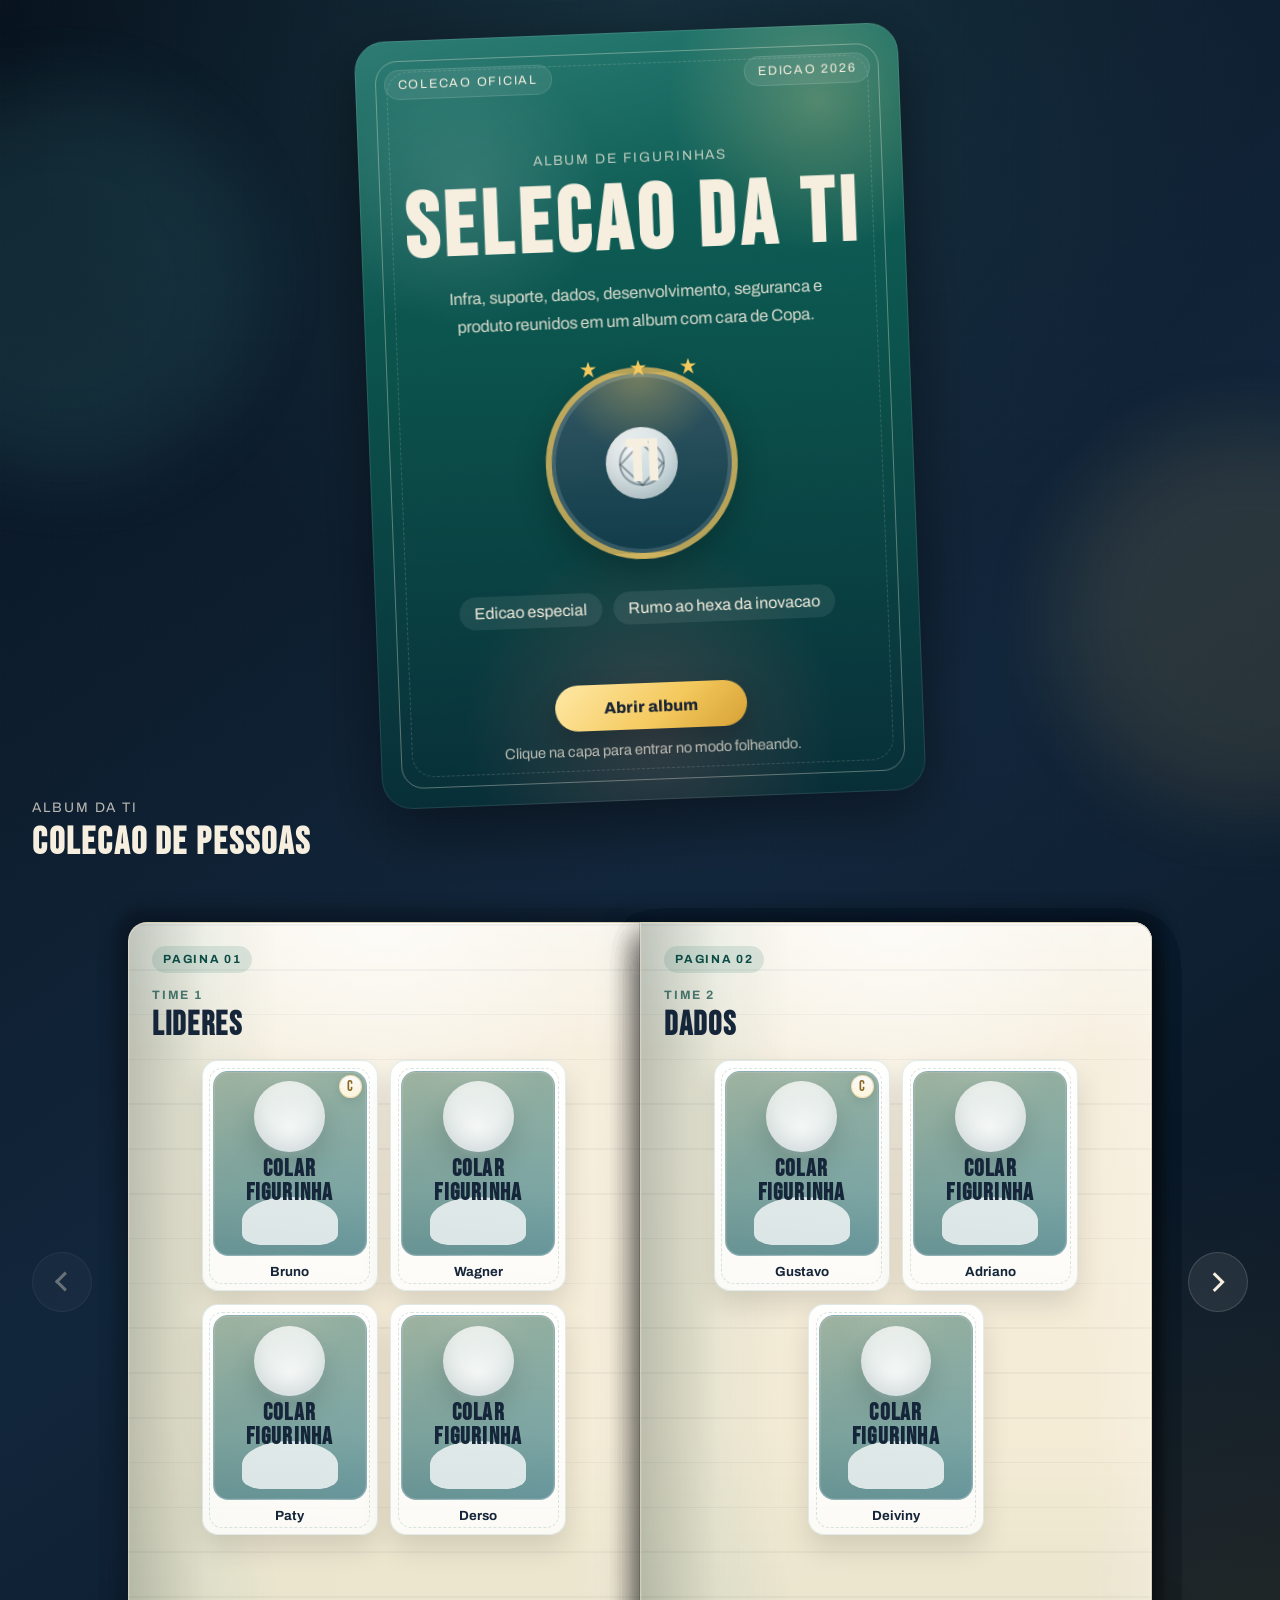
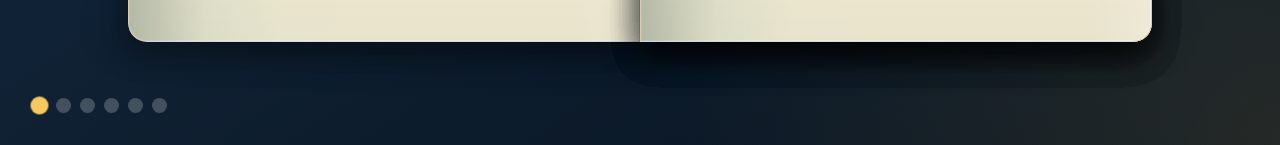
==== index.html @ ee68e996 "hello world" ====
<!DOCTYPE html>
<html lang="pt-BR">
  <head>
    <meta charset="UTF-8" />
    <meta name="viewport" content="width=device-width, initial-scale=1.0" />
    <title>Album da TI 2026</title>
    <link rel="preconnect" href="https://fonts.googleapis.com" />
    <link rel="preconnect" href="https://fonts.gstatic.com" crossorigin />
    <link
      href="https://fonts.googleapis.com/css2?family=Archivo:wght@400;500;700;800&family=Bebas+Neue&display=swap"
      rel="stylesheet"
    />
    <link rel="stylesheet" href="./styles.css" />
  </head>
  <body>
    <div class="scene-glow scene-glow-left"></div>
    <div class="scene-glow scene-glow-right"></div>

    <main class="experience">
      <section class="cover-stage" id="coverStage">
        <div class="cover-card" role="button" tabindex="0" aria-label="Abrir album da TI">
          <div class="cover-noise"></div>
          <div class="cover-header">
            <span class="cover-badge">Colecao oficial</span>
            <span class="cover-year">Edicao 2026</span>
          </div>

          <div class="cover-body">
            <p class="cover-kicker">Album de Figurinhas</p>
            <h1>Selecao da TI</h1>
            <p class="cover-copy">
              Infra, suporte, dados, desenvolvimento, seguranca e produto reunidos
              em um album com cara de Copa.
            </p>

            <div class="cover-emblem">
              <span class="emblem-star"></span>
              <span class="emblem-star"></span>
              <span class="emblem-star"></span>
              <div class="emblem-ball"></div>
              <strong>TI</strong>
            </div>

            <div class="cover-ribbon">
              <span>Edicao especial</span>
              <span>Rumo ao hexa da inovacao</span>
            </div>
          </div>

          <div class="cover-footer">
            <button class="primary-action" id="openAlbum">Abrir album</button>
            <p>Clique na capa para entrar no modo folheando.</p>
          </div>
        </div>
      </section>

      <section class="album-stage is-hidden" id="albumStage">
        <div class="topbar">
          <div>
            <p class="eyebrow">Album da TI</p>
            <h2>Colecao de pessoas</h2>
          </div>
        </div>

        <div class="album-shell">
          <button class="nav-button nav-prev" id="prevBtn" aria-label="Voltar pagina">
            <span></span>
          </button>

          <div class="album-frame">
            <div class="album-shadow"></div>
            <div class="book" id="book"></div>
          </div>

          <button class="nav-button nav-next" id="nextBtn" aria-label="Avancar pagina">
            <span></span>
          </button>
        </div>

        <div class="album-footer">
          <div class="progress-dots" id="progressDots" aria-label="Progresso do album"></div>
        </div>
      </section>
    </main>

    <script src="./script.js"></script>
  </body>
</html>
---- styles.css ----
:root {
  --bg: #0b1a2a;
  --bg-soft: #17324a;
  --field: #123a37;
  --gold: #f4c95d;
  --gold-strong: #d5a02f;
  --cream: #f6efdf;
  --paper: #f4ead2;
  --paper-shadow: #d1c2a1;
  --ink: #16263a;
  --accent: #d64545;
  --teal: #5bd0c7;
  --line: rgba(22, 38, 58, 0.12);
  --page-width: 32rem;
  --page-height: 45rem;
  --book-depth: 1.2rem;
  --transition: 900ms cubic-bezier(0.2, 0.7, 0.15, 1);
  --shadow-deep: 0 2rem 5rem rgba(0, 0, 0, 0.34);
  --shadow-soft: 0 1rem 2.5rem rgba(0, 0, 0, 0.18);
}

* {
  box-sizing: border-box;
}

html,
body {
  margin: 0;
  min-height: 100%;
}

body {
  font-family: "Archivo", sans-serif;
  background:
    radial-gradient(circle at top, rgba(91, 208, 199, 0.12), transparent 34%),
    radial-gradient(circle at bottom right, rgba(244, 201, 93, 0.12), transparent 28%),
    linear-gradient(145deg, #08131f, #12263b 52%, #08131f);
  color: var(--cream);
  overflow-x: hidden;
}

body::before {
  content: "";
  position: fixed;
  inset: 0;
  background-image:
    linear-gradient(rgba(255, 255, 255, 0.025) 1px, transparent 1px),
    linear-gradient(90deg, rgba(255, 255, 255, 0.025) 1px, transparent 1px);
  background-size: 3rem 3rem;
  opacity: 0.35;
  pointer-events: none;
}

button,
input {
  font: inherit;
}

.scene-glow {
  position: fixed;
  width: 24rem;
  height: 24rem;
  border-radius: 50%;
  filter: blur(40px);
  opacity: 0.28;
  pointer-events: none;
}

.scene-glow-left {
  top: 10%;
  left: -8rem;
  background: rgba(91, 208, 199, 0.4);
}

.scene-glow-right {
  right: -10rem;
  bottom: 10%;
  background: rgba(244, 201, 93, 0.38);
}

.experience {
  min-height: 100vh;
  padding: 2rem;
  display: grid;
  place-items: center;
}

.cover-stage,
.album-stage {
  width: min(100%, 96rem);
}

.is-hidden {
  display: none;
}

.cover-stage {
  display: grid;
  place-items: center;
}

.cover-card {
  position: relative;
  width: min(100%, 34rem);
  min-height: 48rem;
  padding: 1.8rem;
  border-radius: 1.9rem;
  background:
    linear-gradient(160deg, rgba(255, 255, 255, 0.12), transparent 30%),
    linear-gradient(180deg, #116a60, #0b4f4a 48%, #082f38);
  box-shadow:
    0 1.2rem 4rem rgba(0, 0, 0, 0.44),
    inset 0 0 0 1px rgba(255, 255, 255, 0.1);
  overflow: hidden;
  transform: rotate(-2.2deg);
  transition: transform 500ms ease, box-shadow 500ms ease;
  cursor: pointer;
}

.cover-card:hover {
  transform: rotate(-1deg) translateY(-0.35rem);
  box-shadow:
    0 1.6rem 4.6rem rgba(0, 0, 0, 0.48),
    inset 0 0 0 1px rgba(255, 255, 255, 0.12);
}

.cover-card:focus-visible,
.primary-action:focus-visible,
.nav-button:focus-visible,
.dot:focus-visible {
  outline: 0.2rem solid rgba(244, 201, 93, 0.92);
  outline-offset: 0.25rem;
}

.cover-card::before,
.cover-card::after {
  content: "";
  position: absolute;
  inset: 1.25rem;
  border-radius: 1.4rem;
  border: 1px solid rgba(246, 239, 223, 0.35);
  pointer-events: none;
}

.cover-card::after {
  inset: 1.95rem;
  border-style: dashed;
  opacity: 0.5;
}

.cover-noise {
  position: absolute;
  inset: 0;
  background:
    radial-gradient(circle at 20% 20%, rgba(255, 255, 255, 0.12), transparent 18%),
    radial-gradient(circle at 85% 10%, rgba(244, 201, 93, 0.28), transparent 18%),
    radial-gradient(circle at 50% 90%, rgba(214, 69, 69, 0.22), transparent 25%);
  mix-blend-mode: screen;
}

.cover-header,
.cover-footer,
.cover-body {
  position: relative;
  z-index: 1;
}

.cover-header {
  display: flex;
  justify-content: space-between;
  gap: 1rem;
  font-size: 0.78rem;
  letter-spacing: 0.14em;
  text-transform: uppercase;
}

.cover-badge,
.cover-year {
  padding: 0.45rem 0.8rem;
  border-radius: 999px;
  background: rgba(255, 255, 255, 0.08);
  border: 1px solid rgba(255, 255, 255, 0.12);
}

.cover-body {
  min-height: 37rem;
  display: grid;
  align-content: center;
  gap: 1rem;
  text-align: center;
}

.cover-kicker,
.eyebrow,
.indicator-label,
.page-chip,
.sticker-tag,
.star-card span,
.bracket-stage span,
.special-card span {
  text-transform: uppercase;
  letter-spacing: 0.14em;
}

.cover-kicker,
.eyebrow {
  margin: 0;
  color: rgba(246, 239, 223, 0.74);
  font-size: 0.86rem;
}

.cover-body h1 {
  margin: 0;
  font-family: "Bebas Neue", sans-serif;
  font-size: clamp(4rem, 7vw, 6.2rem);
  letter-spacing: 0.06em;
  line-height: 0.92;
}

.cover-copy {
  width: min(26rem, 100%);
  margin: 0 auto;
  font-size: 1.03rem;
  line-height: 1.7;
  color: rgba(246, 239, 223, 0.88);
}

.cover-emblem {
  width: 12rem;
  aspect-ratio: 1;
  margin: 1rem auto;
  border-radius: 50%;
  display: grid;
  place-items: center;
  position: relative;
  background:
    radial-gradient(circle at top, rgba(244, 201, 93, 0.35), transparent 40%),
    linear-gradient(180deg, rgba(255, 255, 255, 0.16), rgba(255, 255, 255, 0.02)),
    #0c3846;
  border: 0.4rem solid rgba(244, 201, 93, 0.72);
  box-shadow:
    inset 0 0 0 0.25rem rgba(255, 255, 255, 0.14),
    0 0.8rem 2rem rgba(0, 0, 0, 0.24);
}

.cover-emblem strong {
  position: relative;
  z-index: 2;
  font-family: "Bebas Neue", sans-serif;
  font-size: 3.6rem;
  color: var(--cream);
}

.emblem-ball {
  position: absolute;
  width: 4.5rem;
  aspect-ratio: 1;
  border-radius: 50%;
  background:
    radial-gradient(circle at 38% 32%, rgba(255, 255, 255, 0.75), transparent 20%),
    linear-gradient(145deg, #f2f2f2, #b9d0d5);
  box-shadow: inset 0 -0.5rem 1rem rgba(0, 0, 0, 0.12);
}

.emblem-ball::before,
.emblem-ball::after {
  content: "";
  position: absolute;
  inset: 28%;
  border: 0.18rem solid rgba(11, 26, 42, 0.35);
  transform: rotate(45deg);
}

.emblem-ball::after {
  inset: 18%;
  border-radius: 50%;
}

.emblem-star {
  position: absolute;
  top: -0.85rem;
  width: 1rem;
  height: 1rem;
  clip-path: polygon(50% 0%, 62% 35%, 100% 35%, 69% 56%, 82% 100%, 50% 74%, 18% 100%, 31% 56%, 0% 35%, 38% 35%);
  background: var(--gold);
}

.emblem-star:nth-child(1) {
  left: 2rem;
}

.emblem-star:nth-child(2) {
  left: calc(50% - 0.5rem);
}

.emblem-star:nth-child(3) {
  right: 2rem;
}

.cover-ribbon {
  display: inline-flex;
  gap: 0.65rem;
  flex-wrap: wrap;
  justify-content: center;
}

.cover-ribbon span {
  padding: 0.5rem 0.95rem;
  border-radius: 999px;
  background: rgba(255, 255, 255, 0.08);
}

.cover-footer {
  display: grid;
  justify-items: center;
  gap: 0.75rem;
}

.cover-footer p {
  margin: 0;
  color: rgba(246, 239, 223, 0.72);
  font-size: 0.92rem;
}

.primary-action,
.nav-button,
.dot {
  border: 0;
  cursor: pointer;
}

.primary-action {
  min-width: 12rem;
  padding: 0.9rem 1.4rem;
  border-radius: 999px;
  background: linear-gradient(135deg, #ffe8a6, #f4c95d 58%, #d6a135);
  color: #1b2534;
  font-weight: 800;
  box-shadow: 0 0.8rem 1.8rem rgba(0, 0, 0, 0.22);
}

.album-stage {
  display: grid;
  gap: 1.5rem;
}

.topbar,
.album-footer {
  display: flex;
  justify-content: space-between;
  gap: 1rem;
  align-items: center;
}

.topbar h2 {
  margin: 0.25rem 0 0;
  font-family: "Bebas Neue", sans-serif;
  font-size: clamp(2rem, 3vw, 2.7rem);
  letter-spacing: 0.05em;
}

.topbar-meta {
  display: flex;
  gap: 0.75rem;
  flex-wrap: wrap;
}

.meta-pill {
  padding: 0.55rem 0.85rem;
  border-radius: 999px;
  background: rgba(255, 255, 255, 0.08);
  border: 1px solid rgba(255, 255, 255, 0.12);
  color: rgba(246, 239, 223, 0.84);
}

.album-shell {
  display: grid;
  grid-template-columns: auto 1fr auto;
  align-items: center;
  gap: 1rem;
}

.nav-button {
  width: 3.75rem;
  height: 3.75rem;
  border-radius: 50%;
  background: rgba(255, 255, 255, 0.08);
  border: 1px solid rgba(255, 255, 255, 0.14);
  display: grid;
  place-items: center;
  transition: transform 250ms ease, opacity 250ms ease, background 250ms ease;
}

.nav-button:hover:not(:disabled) {
  transform: translateY(-0.15rem);
  background: rgba(255, 255, 255, 0.13);
}

.nav-button:disabled {
  opacity: 0.38;
  cursor: not-allowed;
}

.nav-button span {
  width: 0.85rem;
  height: 0.85rem;
  border-top: 0.2rem solid var(--cream);
  border-right: 0.2rem solid var(--cream);
}

.nav-prev span {
  transform: rotate(-135deg);
  margin-left: 0.35rem;
}

.nav-next span {
  transform: rotate(45deg);
  margin-right: 0.35rem;
}

.album-frame {
  position: relative;
  display: grid;
  place-items: center;
  min-height: calc(var(--page-height) + 4rem);
  perspective: 2400px;
}

.album-shadow {
  position: absolute;
  width: calc(var(--page-width) * 2.05);
  height: 2.5rem;
  bottom: 1.7rem;
  border-radius: 50%;
  background: rgba(0, 0, 0, 0.45);
  filter: blur(22px);
}

.book {
  position: relative;
  width: calc(var(--page-width) * 2);
  height: var(--page-height);
  transform-style: preserve-3d;
  cursor: pointer;
}

.book::before {
  content: "";
  position: absolute;
  inset: -0.8rem -0.8rem -1rem;
  border-radius: 1.75rem;
  background: linear-gradient(180deg, rgba(5, 11, 19, 0.45), rgba(5, 11, 19, 0.15));
  transform: translateZ(-4px);
  filter: blur(8px);
}

.page-base {
  position: absolute;
  top: 0;
  width: var(--page-width);
  height: var(--page-height);
}

.page-base-left {
  left: 0;
}

.page-base-right {
  right: 0;
}

.sheet {
  position: absolute;
  top: 0;
  left: 50%;
  width: var(--page-width);
  height: var(--page-height);
  transform-origin: left center;
  transform-style: preserve-3d;
  transition: transform var(--transition), filter var(--transition);
  will-change: transform;
}

.sheet.flipped {
  transform: rotateY(-180deg);
}

.sheet.is-current {
  filter: drop-shadow(-0.5rem 0.35rem 1rem rgba(0, 0, 0, 0.22));
}

.page {
  position: absolute;
  inset: 0;
  padding: 1.45rem;
  display: flex;
  flex-direction: column;
  gap: 1.1rem;
  color: var(--ink);
  background:
    radial-gradient(circle at top, rgba(255, 255, 255, 0.62), transparent 34%),
    linear-gradient(180deg, rgba(255, 255, 255, 0.42), transparent 18%),
    linear-gradient(180deg, var(--cream), var(--paper));
  border-radius: 0 1.1rem 1.1rem 0;
  border: 1px solid rgba(88, 72, 40, 0.18);
  box-shadow:
    inset 0 0 0 1px rgba(255, 255, 255, 0.45),
    0 1rem 2rem rgba(0, 0, 0, 0.16);
  backface-visibility: hidden;
  overflow: hidden;
}

.page::before {
  content: "";
  position: absolute;
  inset: 0;
  background:
    linear-gradient(90deg, rgba(17, 106, 96, 0.12), transparent 30%),
    linear-gradient(0deg, rgba(17, 106, 96, 0.06), transparent 30%);
  opacity: 0.9;
  pointer-events: none;
}

.page::after {
  content: "";
  position: absolute;
  inset: 0;
  background:
    linear-gradient(90deg, rgba(0, 0, 0, 0.14), transparent 15%, transparent 88%, rgba(255, 255, 255, 0.2)),
    repeating-linear-gradient(0deg, transparent 0 2.7rem, rgba(22, 38, 58, 0.045) 2.7rem 2.8rem);
  pointer-events: none;
}

.front {
  border-radius: 0 1.2rem 1.2rem 0;
}

.back {
  transform: rotateY(180deg);
  border-radius: 1.2rem 0 0 1.2rem;
}

.page-base-left .page {
  border-radius: 1.2rem 0 0 1.2rem;
}

.page-base-right .page {
  border-radius: 0 1.2rem 1.2rem 0;
}

.page > * {
  position: relative;
  z-index: 1;
}

.page-chip {
  display: inline-flex;
  width: fit-content;
  padding: 0.45rem 0.7rem;
  border-radius: 999px;
  font-size: 0.74rem;
  font-weight: 700;
  background: rgba(17, 106, 96, 0.13);
  color: #0c4a44;
}

.page h3 {
  margin: 0;
  font-family: "Bebas Neue", sans-serif;
  font-size: 2.05rem;
  letter-spacing: 0.05em;
  line-height: 0.94;
}

.page p {
  margin: 0;
  line-height: 1.55;
}

.inside-cover {
  background:
    radial-gradient(circle at top left, rgba(244, 201, 93, 0.18), transparent 28%),
    linear-gradient(180deg, #f7f0e1, #efe2c1);
}

.inside-cover h3 {
  font-size: 2.35rem;
}

.legend-grid,
.sticker-grid,
.arena-grid,
.stats-grid,
.specials-grid {
  display: grid;
  gap: 0.9rem;
}

.legend-grid {
  margin-top: 0.3rem;
}

.legend-card {
  display: grid;
  grid-template-columns: auto 1fr;
  gap: 0.9rem;
  padding: 1rem;
  border-radius: 1rem;
  background: rgba(255, 255, 255, 0.55);
  border: 1px solid rgba(22, 38, 58, 0.08);
}

.legend-card strong {
  display: block;
  margin-bottom: 0.25rem;
}

.legend-bullet {
  width: 1.3rem;
  height: 1.3rem;
  border-radius: 50%;
  margin-top: 0.1rem;
}

.legend-bullet.common {
  background: linear-gradient(135deg, #0c6d65, #5bd0c7);
}

.legend-bullet.rare {
  background: linear-gradient(135deg, #ffdf86, #d6a135);
}

.legend-bullet.icon {
  background: linear-gradient(135deg, #cb4a4a, #7c1836);
}

.inside-stamp {
  margin-top: auto;
  align-self: start;
  padding: 1rem 1.2rem;
  border-radius: 1rem;
  border: 2px dashed rgba(214, 161, 53, 0.7);
  color: #855c18;
}

.opening-page {
  background:
    radial-gradient(circle at 50% 12%, rgba(244, 201, 93, 0.25), transparent 30%),
    linear-gradient(180deg, #f7f0e2, #ead9b7);
}

.opening-hero {
  display: grid;
  gap: 0.75rem;
}

.opening-hero h3 {
  font-size: 2.55rem;
}

.featured-strip,
.stars-panel {
  display: grid;
  grid-template-columns: repeat(3, minmax(0, 1fr));
  gap: 0.85rem;
}

.sticker-card,
.sticker-slot,
.mini-sticker,
.star-card,
.arena-card,
.stat-card,
.special-card,
.bracket-stage {
  position: relative;
  padding: 0.9rem;
  border-radius: 1rem;
  background:
    linear-gradient(180deg, rgba(255, 255, 255, 0.92), rgba(255, 255, 255, 0.7)),
    linear-gradient(145deg, rgba(255, 255, 255, 0.24), transparent);
  border: 1px solid rgba(17, 106, 96, 0.14);
  box-shadow: var(--shadow-soft);
}

.sticker-card::before,
.sticker-slot::before,
.mini-sticker::before,
.special-card::before {
  content: "";
  position: absolute;
  inset: 0.42rem;
  border-radius: 0.8rem;
  border: 1px dashed rgba(17, 106, 96, 0.22);
  pointer-events: none;
}

.sticker-card strong,
.sticker-slot strong,
.mini-sticker strong,
.star-card strong,
.arena-card strong,
.stat-card strong,
.special-card strong,
.bracket-stage strong {
  display: block;
}

.sticker-card small,
.sticker-slot small {
  display: block;
  margin-top: 0.35rem;
}

.photo-card {
  display: grid;
  gap: 0.75rem;
}

.sticker-meta {
  display: grid;
  gap: 0.18rem;
}

.slot-code {
  display: inline-flex;
  width: fit-content;
  padding: 0.28rem 0.5rem;
  border-radius: 999px;
  font-size: 0.72rem;
  font-weight: 800;
  letter-spacing: 0.12em;
  text-transform: uppercase;
  color: #0d534c;
  background: rgba(17, 106, 96, 0.12);
}

.photo-frame {
  position: relative;
  overflow: hidden;
  border-radius: 0.95rem;
  border: 1px solid rgba(22, 38, 58, 0.12);
  background:
    radial-gradient(circle at top, rgba(255, 255, 255, 0.22), transparent 30%),
    linear-gradient(160deg, rgba(17, 106, 96, 0.3), rgba(17, 106, 96, 0.08)),
    linear-gradient(180deg, #d8e6eb, #b1cbd4);
  aspect-ratio: 4 / 5;
  box-shadow: inset 0 0 0 1px rgba(255, 255, 255, 0.24);
}

.photo-frame::before {
  content: "";
  position: absolute;
  inset: 0;
  background:
    linear-gradient(135deg, rgba(255, 255, 255, 0.22), transparent 32%),
    linear-gradient(180deg, transparent 64%, rgba(11, 26, 42, 0.1));
  pointer-events: none;
}

.photo-frame.is-animated {
  border-color: rgba(214, 69, 69, 0.28);
  box-shadow:
    inset 0 0 0 1px rgba(255, 255, 255, 0.24),
    0 0.5rem 1.4rem rgba(214, 69, 69, 0.16);
}

.photo-frame.compact {
  aspect-ratio: 4 / 4.8;
}

.photo-frame.mini {
  aspect-ratio: 4 / 4.6;
}

.photo-frame.spotlight {
  aspect-ratio: 4 / 4.7;
}

.photo-frame img {
  width: 100%;
  height: 100%;
  object-fit: cover;
  display: none;
}

.photo-frame.has-photo img {
  display: block;
}

.photo-frame.has-photo .photo-placeholder {
  display: none;
}

.media-badge {
  position: absolute;
  top: 0.7rem;
  left: 0.7rem;
  z-index: 2;
  padding: 0.32rem 0.52rem;
  border-radius: 999px;
  background: linear-gradient(135deg, #d64545, #8f2032);
  color: #fff8ef;
  font-size: 0.66rem;
  font-weight: 800;
  letter-spacing: 0.12em;
  text-transform: uppercase;
  box-shadow: 0 0.5rem 1rem rgba(0, 0, 0, 0.16);
}

.photo-placeholder {
  position: absolute;
  inset: 0;
  display: grid;
  align-content: center;
  justify-items: center;
  gap: 0.32rem;
  padding: 0.9rem;
  text-align: center;
  background:
    radial-gradient(circle at 50% 30%, rgba(255, 255, 255, 0.55), transparent 22%),
    linear-gradient(180deg, rgba(10, 61, 64, 0.18), rgba(10, 61, 64, 0.28)),
    linear-gradient(160deg, rgba(244, 201, 93, 0.22), rgba(91, 208, 199, 0.18));
}

.photo-placeholder::before {
  content: "";
  width: 4.4rem;
  height: 4.4rem;
  border-radius: 50%;
  background: rgba(255, 255, 255, 0.78);
  box-shadow:
    0 1rem 1.6rem rgba(0, 0, 0, 0.12),
    inset 0 -0.5rem 1rem rgba(22, 38, 58, 0.08);
}

.photo-placeholder::after {
  content: "";
  width: 6rem;
  height: 3rem;
  margin-top: -0.8rem;
  border-radius: 52% 52% 24% 24%;
  background: rgba(255, 255, 255, 0.76);
}

.photo-placeholder span,
.photo-placeholder small {
  position: relative;
  z-index: 1;
}

.photo-placeholder strong {
  position: relative;
  z-index: 1;
  margin: 0;
  font-family: "Bebas Neue", sans-serif;
  font-size: 1.5rem;
  letter-spacing: 0.05em;
  line-height: 1;
}

.photo-placeholder span {
  font-size: 0.72rem;
  font-weight: 800;
  letter-spacing: 0.14em;
  text-transform: uppercase;
  color: rgba(12, 74, 68, 0.82);
}

.photo-placeholder small {
  margin: 0;
  max-width: 9rem;
  font-size: 0.76rem;
  line-height: 1.3;
  color: rgba(22, 38, 58, 0.72);
}

.sticker-card.gold,
.sticker-slot.gold,
.mini-sticker.gold,
.bracket-stage.gold,
.special-card.gold,
.stat-card.gold {
  background:
    linear-gradient(180deg, rgba(255, 241, 200, 0.95), rgba(240, 215, 141, 0.78)),
    linear-gradient(145deg, rgba(255, 255, 255, 0.35), transparent);
}

.sticker-card.silver,
.special-card.holographic {
  background:
    linear-gradient(180deg, rgba(236, 244, 247, 0.95), rgba(195, 212, 222, 0.78)),
    linear-gradient(145deg, rgba(255, 255, 255, 0.35), transparent);
}

.sticker-card.rose,
.special-card.icon,
.sticker-slot.rare,
.mini-sticker.rare,
.star-card.rare {
  background:
    linear-gradient(180deg, rgba(255, 237, 236, 0.95), rgba(241, 202, 198, 0.8)),
    linear-gradient(145deg, rgba(255, 255, 255, 0.35), transparent);
}

.sticker-art {
  height: 10.7rem;
  margin-bottom: 0.75rem;
  border-radius: 0.9rem;
  border: 1px solid rgba(22, 38, 58, 0.08);
  background:
    radial-gradient(circle at 50% 20%, rgba(255, 255, 255, 0.36), transparent 24%),
    linear-gradient(180deg, rgba(12, 56, 70, 0.15), rgba(12, 56, 70, 0.32)),
    linear-gradient(160deg, rgba(17, 106, 96, 0.32), rgba(214, 161, 53, 0.15));
  position: relative;
  overflow: hidden;
}

.sticker-art::before {
  content: "";
  position: absolute;
  inset: 1rem 1.2rem 2rem;
  border-radius: 1rem 1rem 45% 45%;
  background: linear-gradient(180deg, rgba(255, 255, 255, 0.82), rgba(255, 255, 255, 0.28));
}

.sticker-art::after {
  content: "";
  position: absolute;
  left: calc(50% - 2.2rem);
  bottom: 1rem;
  width: 4.4rem;
  height: 4rem;
  border-radius: 46% 46% 28% 28%;
  background: rgba(255, 255, 255, 0.68);
}

.sticker-art-data {
  background:
    radial-gradient(circle at 18% 18%, rgba(255, 255, 255, 0.3), transparent 16%),
    linear-gradient(180deg, rgba(116, 61, 133, 0.16), rgba(116, 61, 133, 0.36)),
    linear-gradient(160deg, rgba(211, 110, 137, 0.32), rgba(71, 111, 183, 0.22));
}

.sticker-art-devops {
  background:
    radial-gradient(circle at 18% 18%, rgba(255, 255, 255, 0.3), transparent 16%),
    linear-gradient(180deg, rgba(47, 130, 122, 0.16), rgba(47, 130, 122, 0.36)),
    linear-gradient(160deg, rgba(117, 205, 184, 0.32), rgba(12, 63, 120, 0.25));
}

.sticker-art-infra {
  background:
    radial-gradient(circle at 18% 18%, rgba(255, 255, 255, 0.3), transparent 16%),
    linear-gradient(180deg, rgba(44, 88, 139, 0.16), rgba(44, 88, 139, 0.36)),
    linear-gradient(160deg, rgba(35, 160, 163, 0.28), rgba(246, 196, 62, 0.22));
}

.section-intro {
  color: rgba(22, 38, 58, 0.8);
}

.sticker-grid {
  grid-template-columns: repeat(3, minmax(0, 1fr));
}

.sticker-grid.wide {
  grid-template-columns: repeat(2, minmax(0, 1fr));
}

.sticker-slot {
  min-height: 7rem;
  display: flex;
  flex-direction: column;
  justify-content: flex-start;
  gap: 0.75rem;
}

.sticker-slot > span,
.mini-sticker > span {
  font-size: 0.78rem;
  font-weight: 800;
  color: rgba(12, 74, 68, 0.8);
}

.formation {
  margin-top: 0.5rem;
  padding: 1.25rem;
  border-radius: 1.2rem;
  background:
    linear-gradient(180deg, rgba(16, 116, 102, 0.14), rgba(16, 116, 102, 0.22)),
    linear-gradient(180deg, #1d6755, #13483d);
  box-shadow: inset 0 0 0 1px rgba(255, 255, 255, 0.14);
}

.formation-line {
  display: flex;
  justify-content: center;
  margin-bottom: 1rem;
}

.formation-line:last-child {
  margin-bottom: 0;
}

.formation-line.split {
  justify-content: space-between;
}

.mini-sticker {
  width: 11rem;
  min-height: 5.7rem;
  display: grid;
  gap: 0.6rem;
  align-content: start;
}

.formation-notes {
  padding: 0.9rem 1rem;
  border-left: 0.28rem solid rgba(214, 161, 53, 0.8);
  background: rgba(255, 255, 255, 0.52);
  border-radius: 0 0.8rem 0.8rem 0;
}

.stars-panel {
  gap: 1rem;
}

.star-card {
  display: grid;
  gap: 0.8rem;
}

.star-card.photo {
  align-content: start;
}

.star-portrait {
  height: 10rem;
  border-radius: 1rem;
  background:
    radial-gradient(circle at 50% 20%, rgba(255, 255, 255, 0.26), transparent 28%),
    linear-gradient(145deg, rgba(17, 106, 96, 0.42), rgba(214, 161, 53, 0.28));
  position: relative;
  overflow: hidden;
}

.star-portrait::before {
  content: "";
  position: absolute;
  left: calc(50% - 2.6rem);
  top: 1.2rem;
  width: 5.2rem;
  height: 5.2rem;
  border-radius: 50%;
  background: rgba(255, 255, 255, 0.72);
}

.star-portrait::after {
  content: "";
  position: absolute;
  left: calc(50% - 4rem);
  bottom: -1rem;
  width: 8rem;
  height: 6rem;
  border-radius: 48% 48% 24% 24%;
  background: rgba(255, 255, 255, 0.7);
}

.portrait-two {
  background:
    radial-gradient(circle at 50% 20%, rgba(255, 255, 255, 0.26), transparent 28%),
    linear-gradient(145deg, rgba(37, 91, 182, 0.42), rgba(91, 208, 199, 0.28));
}

.portrait-three {
  background:
    radial-gradient(circle at 50% 20%, rgba(255, 255, 255, 0.26), transparent 28%),
    linear-gradient(145deg, rgba(139, 58, 93, 0.42), rgba(214, 161, 53, 0.28));
}

.bracket {
  display: grid;
  gap: 0.9rem;
  margin-top: 0.2rem;
}

.bracket-stage p {
  margin-top: 0.4rem;
}

.arena-grid {
  grid-template-columns: repeat(2, minmax(0, 1fr));
}

.arena-card {
  min-height: 10rem;
  display: flex;
  flex-direction: column;
  justify-content: flex-end;
  background:
    linear-gradient(180deg, rgba(255, 255, 255, 0.05), transparent 35%),
    linear-gradient(180deg, rgba(10, 61, 64, 0.84), rgba(14, 33, 54, 0.94));
  color: var(--cream);
}

.arena-card p {
  color: rgba(246, 239, 223, 0.82);
}

.arena-card.gold {
  background:
    linear-gradient(180deg, rgba(255, 255, 255, 0.14), transparent 35%),
    linear-gradient(180deg, rgba(112, 87, 23, 0.95), rgba(55, 33, 14, 0.98));
}

.stats-grid {
  grid-template-columns: repeat(2, minmax(0, 1fr));
}

.stat-card {
  min-height: 7rem;
  display: grid;
  align-content: center;
  justify-items: center;
  text-align: center;
}

.stat-card strong {
  font-family: "Bebas Neue", sans-serif;
  font-size: 2.8rem;
  line-height: 1;
}

.stat-card span {
  max-width: 10rem;
}

.timeline {
  margin-top: auto;
  padding: 1rem;
  border-radius: 1rem;
  background: rgba(255, 255, 255, 0.58);
  display: grid;
  gap: 0.65rem;
}

.specials-grid {
  grid-template-columns: repeat(3, minmax(0, 1fr));
}

.special-card {
  min-height: 13rem;
  display: flex;
  flex-direction: column;
  justify-content: flex-end;
  gap: 0.35rem;
}

.special-card span {
  font-weight: 800;
  color: rgba(12, 74, 68, 0.82);
}

.collector-note {
  margin-top: auto;
  padding: 1rem 1.1rem;
  border-radius: 1rem;
  background: rgba(255, 255, 255, 0.58);
}

.render-page {
  justify-content: flex-start;
  gap: 0.85rem;
}

.team-head {
  display: grid;
  gap: 0.3rem;
  margin-bottom: 0.35rem;
}

.team-kicker {
  margin: 0;
  font-size: 0.76rem;
  font-weight: 700;
  letter-spacing: 0.14em;
  text-transform: uppercase;
  color: rgba(12, 74, 68, 0.72);
}

.team-part,
.page-note {
  margin: 0;
  color: rgba(22, 38, 58, 0.68);
}

.team-part {
  font-size: 0.82rem;
  font-weight: 600;
}

.page-note {
  margin-top: auto;
  padding: 1rem;
  border-radius: 1rem;
  background: rgba(255, 255, 255, 0.56);
  line-height: 1.5;
}

.person-grid {
  display: grid;
  width: 100%;
  grid-auto-rows: max-content;
  justify-content: center;
  align-content: flex-start;
  gap: 0.8rem;
}

.person-grid.is-single {
  grid-template-columns: minmax(0, 13rem);
}

.person-grid.is-two {
  grid-template-columns: repeat(2, minmax(0, 11.5rem));
}

.person-grid.is-three,
.person-grid.is-four {
  grid-template-columns: repeat(2, minmax(0, 11rem));
}

.person-grid.is-three .person-card:last-child {
  grid-column: 1 / -1;
  justify-self: center;
  width: 11rem;
}

.person-card {
  position: relative;
  display: grid;
  gap: 0.5rem;
  width: 100%;
  padding: 0.62rem;
  border-radius: 1rem;
  background:
    linear-gradient(180deg, rgba(255, 255, 255, 0.94), rgba(255, 255, 255, 0.78)),
    linear-gradient(145deg, rgba(255, 255, 255, 0.26), transparent);
  border: 1px solid rgba(17, 106, 96, 0.12);
  box-shadow: 0 0.85rem 1.7rem rgba(0, 0, 0, 0.12);
}

.person-card::before {
  content: "";
  position: absolute;
  inset: 0.42rem;
  border-radius: 0.82rem;
  border: 1px dashed rgba(17, 106, 96, 0.16);
  pointer-events: none;
}

.person-card .photo-frame {
  aspect-ratio: 4 / 4.8;
}

.leader-card {
  overflow: hidden;
}

.leader-card .photo-frame {
  aspect-ratio: 4 / 4.8;
}

.leader-frame {
  border-color: rgba(22, 38, 58, 0.12);
  box-shadow: inset 0 0 0 1px rgba(255, 255, 255, 0.24);
}

.leader-ribbon {
  position: absolute;
  top: 0.9rem;
  right: 0.9rem;
  z-index: 3;
  width: 1.45rem;
  height: 1.45rem;
  display: grid;
  place-items: center;
  border-radius: 50%;
  border: 1px solid rgba(214, 161, 53, 0.3);
  background: linear-gradient(180deg, rgba(255, 255, 255, 0.95), rgba(255, 246, 222, 0.98));
  color: #8a6720;
  font-family: "Bebas Neue", sans-serif;
  font-size: 0.95rem;
  line-height: 1;
  letter-spacing: 0.02em;
  box-shadow: 0 0.28rem 0.6rem rgba(0, 0, 0, 0.08);
  pointer-events: none;
}

.leader-ribbon::before,
.leader-ribbon::after {
  content: none;
}

.person-name {
  display: block;
  font-size: 0.83rem;
  line-height: 1.25;
  color: var(--ink);
  text-align: center;
}

.legendary-head {
  text-align: center;
}

.legendary-slot {
  display: grid;
  gap: 0.9rem;
  margin-top: 1rem;
}

.legendary-frame {
  min-height: 25rem;
  aspect-ratio: auto;
}

.legendary-note {
  margin-top: auto;
  padding: 1rem;
  border-radius: 1rem;
  background: rgba(255, 255, 255, 0.56);
}

.reserved-page {
  background:
    radial-gradient(circle at top left, rgba(91, 208, 199, 0.15), transparent 24%),
    linear-gradient(180deg, #f5ecda, #eadaba);
}

.reserved-stack {
  margin-top: auto;
  padding: 1.2rem;
  border-radius: 1rem;
  border: 2px dashed rgba(17, 106, 96, 0.34);
  background: rgba(255, 255, 255, 0.62);
}

.reserved-stack span {
  display: block;
  margin-bottom: 0.4rem;
  font-size: 0.78rem;
  font-weight: 700;
  letter-spacing: 0.14em;
  text-transform: uppercase;
  color: rgba(12, 74, 68, 0.72);
}

.reserved-stack strong {
  display: block;
  font-family: "Bebas Neue", sans-serif;
  font-size: 2.1rem;
  letter-spacing: 0.06em;
  color: #0b3f44;
}

.closing-banner {
  padding: 1.25rem;
  border-radius: 1rem;
  background:
    linear-gradient(145deg, rgba(17, 106, 96, 0.18), rgba(17, 106, 96, 0.04)),
    linear-gradient(180deg, rgba(255, 255, 255, 0.72), rgba(255, 255, 255, 0.54));
  display: grid;
  gap: 0.35rem;
}

.closing-checklist {
  display: grid;
  gap: 0.8rem;
  margin-top: auto;
}

.closing-checklist label,
.signature-box,
.seal {
  padding: 1rem 1.05rem;
  border-radius: 1rem;
  background: rgba(255, 255, 255, 0.58);
  display: block;
}

.closing-checklist input {
  margin-right: 0.6rem;
}

.back-cover {
  background:
    radial-gradient(circle at top left, rgba(214, 69, 69, 0.1), transparent 24%),
    linear-gradient(180deg, #f5ebd2, #ead7b0);
}

.signature-box {
  margin-top: 1rem;
}

.signature-box span,
.seal span {
  display: block;
  margin-bottom: 0.45rem;
  color: rgba(22, 38, 58, 0.72);
}

.seal {
  margin-top: auto;
  border: 2px dashed rgba(17, 106, 96, 0.36);
}

.page-indicator strong {
  display: block;
  margin-top: 0.2rem;
  font-family: "Bebas Neue", sans-serif;
  font-size: 2rem;
  letter-spacing: 0.08em;
}

.progress-dots {
  display: flex;
  flex-wrap: wrap;
  gap: 0.55rem;
  justify-content: flex-end;
}

.dot {
  width: 0.95rem;
  height: 0.95rem;
  padding: 0;
  border-radius: 50%;
  background: rgba(255, 255, 255, 0.22);
  transition: transform 240ms ease, background 240ms ease;
}

.dot.is-active {
  background: var(--gold);
  transform: scale(1.2);
}

@media (max-width: 1180px) {
  :root {
    --page-width: 26rem;
    --page-height: 38rem;
  }

  .featured-strip,
  .stars-panel,
  .specials-grid {
    grid-template-columns: 1fr;
  }

  .sticker-art,
  .star-portrait {
    height: 7.8rem;
  }
}

@media (max-width: 920px) {
  .experience {
    padding: 1rem;
  }

  .album-shell {
    grid-template-columns: 1fr;
  }

  .nav-button {
    display: none;
  }

  .album-frame {
    overflow-x: auto;
    justify-items: start;
    padding-bottom: 1rem;
  }

  .book {
    margin-inline: auto;
  }

  .topbar,
  .album-footer {
    flex-direction: column;
    align-items: flex-start;
  }

  .progress-dots {
    justify-content: flex-start;
  }
}

@media (max-width: 720px) {
  :root {
    --page-width: 18rem;
    --page-height: 30rem;
  }

  .cover-card {
    min-height: 42rem;
    transform: none;
  }

  .album-frame {
    justify-items: center;
    padding-inline: 0.3rem;
  }

  .sticker-grid,
  .sticker-grid.wide,
  .arena-grid,
  .stats-grid,
  .specials-grid,
  .person-grid,
  .person-grid.is-single,
  .person-grid.is-two,
  .person-grid.is-three,
  .person-grid.is-four {
    grid-template-columns: 1fr;
  }

  .person-grid.is-three .person-card:last-child {
    grid-column: auto;
    width: 100%;
  }

  .person-card {
    max-width: none;
  }

  .formation-line.split {
    gap: 0.8rem;
  }

  .mini-sticker {
    width: 100%;
  }

  .legendary-frame {
    min-height: 18rem;
  }
}
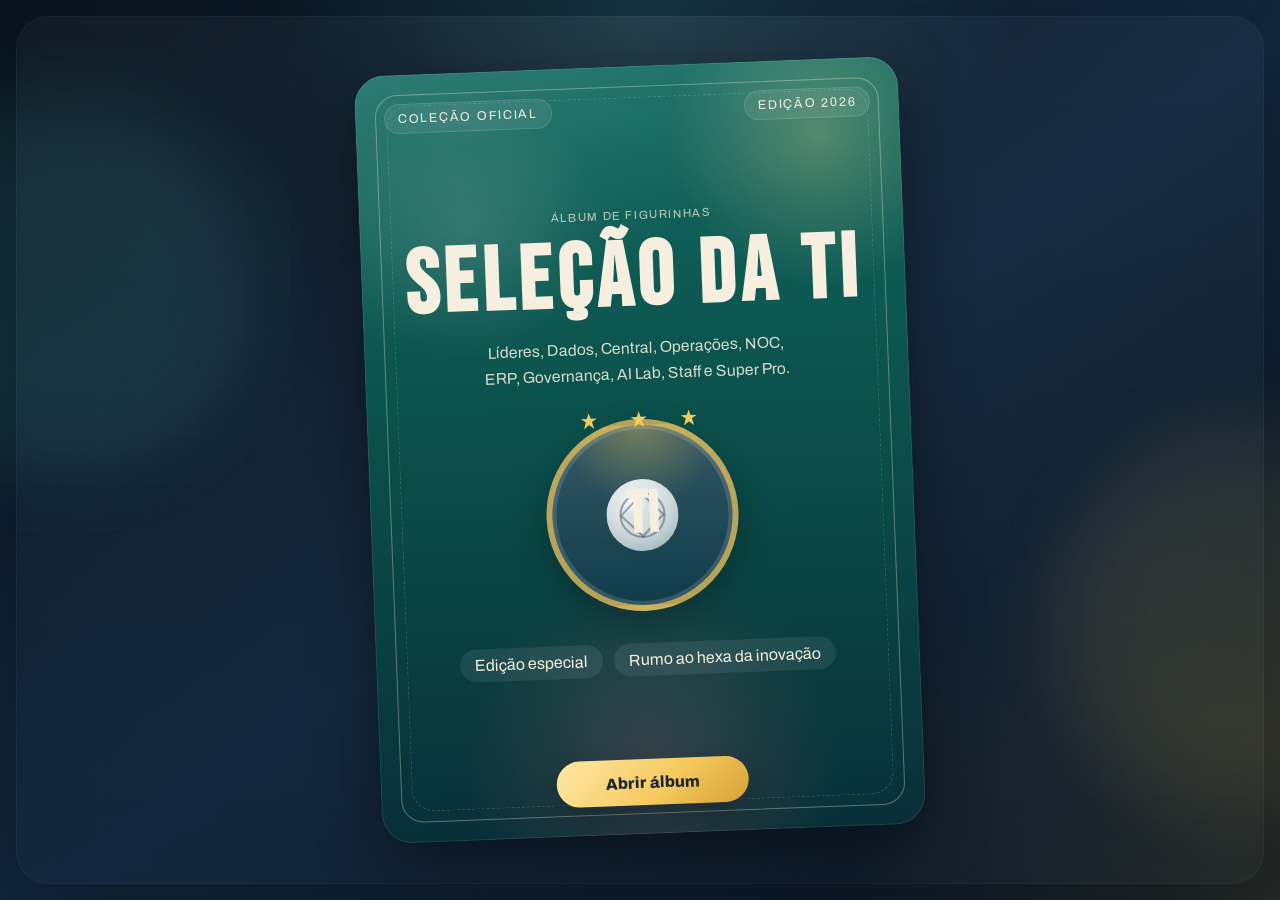
==== commit 96be051d: "Make album mobile first" ====
--- a/index.html
+++ b/index.html
@@ -3,7 +3,7 @@
   <head>
     <meta charset="UTF-8" />
     <meta name="viewport" content="width=device-width, initial-scale=1.0" />
-    <title>Album da TI 2026</title>
+    <title>Álbum da TI 2026</title>
     <link rel="preconnect" href="https://fonts.googleapis.com" />
     <link rel="preconnect" href="https://fonts.gstatic.com" crossorigin />
     <link
@@ -17,70 +17,75 @@
     <div class="scene-glow scene-glow-right"></div>
 
     <main class="experience">
-      <section class="cover-stage" id="coverStage">
-        <div class="cover-card" role="button" tabindex="0" aria-label="Abrir album da TI">
-          <div class="cover-noise"></div>
-          <div class="cover-header">
-            <span class="cover-badge">Colecao oficial</span>
-            <span class="cover-year">Edicao 2026</span>
-          </div>
-
-          <div class="cover-body">
-            <p class="cover-kicker">Album de Figurinhas</p>
-            <h1>Selecao da TI</h1>
-            <p class="cover-copy">
-              Infra, suporte, dados, desenvolvimento, seguranca e produto reunidos
-              em um album com cara de Copa.
-            </p>
-
-            <div class="cover-emblem">
-              <span class="emblem-star"></span>
-              <span class="emblem-star"></span>
-              <span class="emblem-star"></span>
-              <div class="emblem-ball"></div>
-              <strong>TI</strong>
+      <div class="stage-shell">
+        <section class="cover-stage" id="coverStage">
+          <div class="cover-card" role="button" tabindex="0" aria-label="Abrir álbum da TI">
+            <div class="cover-noise"></div>
+            <div class="cover-header">
+              <span class="cover-badge">Coleção oficial</span>
+              <span class="cover-year">Edição 2026</span>
             </div>
 
-            <div class="cover-ribbon">
-              <span>Edicao especial</span>
-              <span>Rumo ao hexa da inovacao</span>
+            <div class="cover-body">
+              <p class="cover-kicker">Álbum de Figurinhas</p>
+              <h1>Seleção da TI</h1>
+              <p class="cover-copy">
+                Líderes, Dados, Central, Operações, NOC, ERP, Governança, AI Lab,
+                Staff e Super Pro.
+              </p>
+
+              <div class="cover-emblem">
+                <span class="emblem-star"></span>
+                <span class="emblem-star"></span>
+                <span class="emblem-star"></span>
+                <div class="emblem-ball"></div>
+                <strong>TI</strong>
+              </div>
+
+              <div class="cover-ribbon">
+                <span>Edição especial</span>
+                <span>Rumo ao hexa da inovação</span>
+              </div>
+            </div>
+
+            <div class="cover-footer">
+              <button class="primary-action" id="openAlbum">Abrir álbum</button>
+            </div>
+          </div>
+        </section>
+
+        <section class="album-stage is-hidden" id="albumStage">
+          <div class="topbar">
+            <button class="album-back" id="backToCover" aria-label="Voltar para a capa">
+              <span></span>
+              <strong>Capa</strong>
+            </button>
+            <div class="topbar-heading">
+              <p class="eyebrow">Álbum da TI</p>
+              <h2>Coleção de pessoas</h2>
             </div>
           </div>
 
-          <div class="cover-footer">
-            <button class="primary-action" id="openAlbum">Abrir album</button>
-            <p>Clique na capa para entrar no modo folheando.</p>
-          </div>
-        </div>
-      </section>
+          <div class="album-shell">
+            <button class="nav-button nav-prev" id="prevBtn" aria-label="Voltar página">
+              <span></span>
+            </button>
 
-      <section class="album-stage is-hidden" id="albumStage">
-        <div class="topbar">
-          <div>
-            <p class="eyebrow">Album da TI</p>
-            <h2>Colecao de pessoas</h2>
-          </div>
-        </div>
+            <div class="album-frame">
+              <div class="album-shadow"></div>
+              <div class="book" id="book"></div>
+            </div>
 
-        <div class="album-shell">
-          <button class="nav-button nav-prev" id="prevBtn" aria-label="Voltar pagina">
-            <span></span>
-          </button>
-
-          <div class="album-frame">
-            <div class="album-shadow"></div>
-            <div class="book" id="book"></div>
+            <button class="nav-button nav-next" id="nextBtn" aria-label="Avançar página">
+              <span></span>
+            </button>
           </div>
 
-          <button class="nav-button nav-next" id="nextBtn" aria-label="Avancar pagina">
-            <span></span>
-          </button>
-        </div>
-
-        <div class="album-footer">
-          <div class="progress-dots" id="progressDots" aria-label="Progresso do album"></div>
-        </div>
-      </section>
+          <div class="album-footer">
+            <div class="progress-dots" id="progressDots" aria-label="Progresso do álbum"></div>
+          </div>
+        </section>
+      </div>
     </main>
 
     <script src="./script.js"></script>
--- a/styles.css
+++ b/styles.css
@@ -11,10 +11,11 @@
   --accent: #d64545;
   --teal: #5bd0c7;
   --line: rgba(22, 38, 58, 0.12);
-  --page-width: 32rem;
-  --page-height: 45rem;
-  --book-depth: 1.2rem;
-  --transition: 900ms cubic-bezier(0.2, 0.7, 0.15, 1);
+  --page-ratio: 1.40625;
+  --page-width: min(94vw, 22rem, calc((100dvh - 9.6rem) / var(--page-ratio)));
+  --page-height: calc(var(--page-width) * var(--page-ratio));
+  --book-depth: 0.75rem;
+  --transition: 720ms cubic-bezier(0.2, 0.7, 0.15, 1);
   --shadow-deep: 0 2rem 5rem rgba(0, 0, 0, 0.34);
   --shadow-soft: 0 1rem 2.5rem rgba(0, 0, 0, 0.18);
 }
@@ -36,7 +37,7 @@
     radial-gradient(circle at bottom right, rgba(244, 201, 93, 0.12), transparent 28%),
     linear-gradient(145deg, #08131f, #12263b 52%, #08131f);
   color: var(--cream);
-  overflow-x: hidden;
+  overflow: hidden;
 }
 
 body::before {
@@ -58,11 +59,11 @@
 
 .scene-glow {
   position: fixed;
-  width: 24rem;
-  height: 24rem;
+  width: 14rem;
+  height: 14rem;
   border-radius: 50%;
-  filter: blur(40px);
-  opacity: 0.28;
+  filter: blur(32px);
+  opacity: 0.2;
   pointer-events: none;
 }
 
@@ -79,32 +80,62 @@
 }
 
 .experience {
-  min-height: 100vh;
-  padding: 2rem;
+  height: 100dvh;
+  min-height: 0;
+  padding: clamp(0.45rem, 2.6vw, 0.85rem);
   display: grid;
   place-items: center;
+  overflow: hidden;
+}
+
+.stage-shell {
+  position: relative;
+  width: 100%;
+  height: calc(100dvh - clamp(0.9rem, 5.2vw, 1.7rem));
+  min-width: 0;
 }
 
 .cover-stage,
 .album-stage {
-  width: min(100%, 96rem);
+  position: absolute;
+  inset: 0;
+  width: 100%;
+  height: 100%;
+  padding: clamp(0.5rem, 2.3vw, 0.85rem);
+  border-radius: 1.25rem;
+  overflow: hidden;
+  transition: opacity 320ms ease, transform 320ms ease, visibility 320ms ease;
 }
 
 .is-hidden {
-  display: none;
+  opacity: 0;
+  visibility: hidden;
+  pointer-events: none;
+  transform: translateY(1rem) scale(0.985);
 }
 
 .cover-stage {
   display: grid;
   place-items: center;
+  background:
+    radial-gradient(circle at top, rgba(255, 255, 255, 0.04), transparent 28%),
+    linear-gradient(180deg, rgba(255, 255, 255, 0.03), rgba(255, 255, 255, 0.01));
+  box-shadow:
+    inset 0 0 0 1px rgba(255, 255, 255, 0.04),
+    0 2rem 5rem rgba(0, 0, 0, 0.22);
 }
 
 .cover-card {
   position: relative;
-  width: min(100%, 34rem);
-  min-height: 48rem;
-  padding: 1.8rem;
-  border-radius: 1.9rem;
+  width: min(100%, 26rem, calc((100dvh - 1.5rem) * 17 / 24));
+  height: auto;
+  max-height: 100%;
+  min-height: 0;
+  aspect-ratio: 17 / 24;
+  display: grid;
+  grid-template-rows: auto 1fr auto;
+  padding: clamp(0.85rem, 3.6vw, 1.2rem);
+  border-radius: 1.25rem;
   background:
     linear-gradient(160deg, rgba(255, 255, 255, 0.12), transparent 30%),
     linear-gradient(180deg, #116a60, #0b4f4a 48%, #082f38);
@@ -112,13 +143,13 @@
     0 1.2rem 4rem rgba(0, 0, 0, 0.44),
     inset 0 0 0 1px rgba(255, 255, 255, 0.1);
   overflow: hidden;
-  transform: rotate(-2.2deg);
+  transform: none;
   transition: transform 500ms ease, box-shadow 500ms ease;
   cursor: pointer;
 }
 
 .cover-card:hover {
-  transform: rotate(-1deg) translateY(-0.35rem);
+  transform: translateY(-0.15rem);
   box-shadow:
     0 1.6rem 4.6rem rgba(0, 0, 0, 0.48),
     inset 0 0 0 1px rgba(255, 255, 255, 0.12);
@@ -126,6 +157,7 @@
 
 .cover-card:focus-visible,
 .primary-action:focus-visible,
+.album-back:focus-visible,
 .nav-button:focus-visible,
 .dot:focus-visible {
   outline: 0.2rem solid rgba(244, 201, 93, 0.92);
@@ -143,9 +175,13 @@
 }
 
 .cover-card::after {
-  inset: 1.95rem;
+  inset: 1.2rem;
   border-style: dashed;
   opacity: 0.5;
+}
+
+.cover-card::before {
+  inset: 0.75rem;
 }
 
 .cover-noise {
@@ -168,25 +204,26 @@
 .cover-header {
   display: flex;
   justify-content: space-between;
-  gap: 1rem;
-  font-size: 0.78rem;
+  align-items: center;
+  gap: 0.5rem;
+  font-size: 0.62rem;
   letter-spacing: 0.14em;
   text-transform: uppercase;
 }
 
 .cover-badge,
 .cover-year {
-  padding: 0.45rem 0.8rem;
+  padding: 0.35rem 0.55rem;
   border-radius: 999px;
   background: rgba(255, 255, 255, 0.08);
   border: 1px solid rgba(255, 255, 255, 0.12);
 }
 
 .cover-body {
-  min-height: 37rem;
+  min-height: 0;
   display: grid;
   align-content: center;
-  gap: 1rem;
+  gap: 0.55rem;
   text-align: center;
 }
 
@@ -206,29 +243,30 @@
 .eyebrow {
   margin: 0;
   color: rgba(246, 239, 223, 0.74);
-  font-size: 0.86rem;
+  font-size: 0.72rem;
 }
 
 .cover-body h1 {
   margin: 0;
   font-family: "Bebas Neue", sans-serif;
-  font-size: clamp(4rem, 7vw, 6.2rem);
+  font-size: clamp(3rem, 14vw, 4.2rem);
   letter-spacing: 0.06em;
   line-height: 0.92;
 }
 
 .cover-copy {
-  width: min(26rem, 100%);
+  width: min(30rem, 100%);
   margin: 0 auto;
-  font-size: 1.03rem;
-  line-height: 1.7;
+  font-size: 0.84rem;
+  line-height: 1.45;
   color: rgba(246, 239, 223, 0.88);
+  text-wrap: balance;
 }
 
 .cover-emblem {
-  width: 12rem;
+  width: clamp(7rem, 32vw, 9rem);
   aspect-ratio: 1;
-  margin: 1rem auto;
+  margin: 0.45rem auto;
   border-radius: 50%;
   display: grid;
   place-items: center;
@@ -237,7 +275,7 @@
     radial-gradient(circle at top, rgba(244, 201, 93, 0.35), transparent 40%),
     linear-gradient(180deg, rgba(255, 255, 255, 0.16), rgba(255, 255, 255, 0.02)),
     #0c3846;
-  border: 0.4rem solid rgba(244, 201, 93, 0.72);
+  border: 0.28rem solid rgba(244, 201, 93, 0.72);
   box-shadow:
     inset 0 0 0 0.25rem rgba(255, 255, 255, 0.14),
     0 0.8rem 2rem rgba(0, 0, 0, 0.24);
@@ -247,13 +285,13 @@
   position: relative;
   z-index: 2;
   font-family: "Bebas Neue", sans-serif;
-  font-size: 3.6rem;
+  font-size: clamp(2.4rem, 10vw, 3.2rem);
   color: var(--cream);
 }
 
 .emblem-ball {
   position: absolute;
-  width: 4.5rem;
+  width: clamp(3.1rem, 13vw, 3.8rem);
   aspect-ratio: 1;
   border-radius: 50%;
   background:
@@ -278,15 +316,15 @@
 
 .emblem-star {
   position: absolute;
-  top: -0.85rem;
-  width: 1rem;
-  height: 1rem;
+  top: -0.62rem;
+  width: 0.72rem;
+  height: 0.72rem;
   clip-path: polygon(50% 0%, 62% 35%, 100% 35%, 69% 56%, 82% 100%, 50% 74%, 18% 100%, 31% 56%, 0% 35%, 38% 35%);
   background: var(--gold);
 }
 
 .emblem-star:nth-child(1) {
-  left: 2rem;
+  left: 1.45rem;
 }
 
 .emblem-star:nth-child(2) {
@@ -294,26 +332,27 @@
 }
 
 .emblem-star:nth-child(3) {
-  right: 2rem;
+  right: 1.45rem;
 }
 
 .cover-ribbon {
   display: inline-flex;
-  gap: 0.65rem;
+  gap: 0.4rem;
   flex-wrap: wrap;
   justify-content: center;
 }
 
 .cover-ribbon span {
-  padding: 0.5rem 0.95rem;
+  padding: 0.38rem 0.55rem;
   border-radius: 999px;
   background: rgba(255, 255, 255, 0.08);
+  font-size: 0.72rem;
 }
 
 .cover-footer {
   display: grid;
   justify-items: center;
-  gap: 0.75rem;
+  gap: 0.5rem;
 }
 
 .cover-footer p {
@@ -330,8 +369,9 @@
 }
 
 .primary-action {
-  min-width: 12rem;
-  padding: 0.9rem 1.4rem;
+  width: min(100%, 13rem);
+  min-height: 2.75rem;
+  padding: 0.78rem 1.1rem;
   border-radius: 999px;
   background: linear-gradient(135deg, #ffe8a6, #f4c95d 58%, #d6a135);
   color: #1b2534;
@@ -341,48 +381,102 @@
 
 .album-stage {
   display: grid;
-  gap: 1.5rem;
+  grid-template-rows: auto 1fr auto;
+  gap: 0.55rem;
+  align-content: stretch;
+  justify-items: stretch;
+  background:
+    radial-gradient(circle at 20% 12%, rgba(91, 208, 199, 0.08), transparent 26%),
+    radial-gradient(circle at 80% 18%, rgba(244, 201, 93, 0.08), transparent 24%),
+    linear-gradient(180deg, rgba(255, 255, 255, 0.03), rgba(255, 255, 255, 0.01));
+  box-shadow:
+    inset 0 0 0 1px rgba(255, 255, 255, 0.04),
+    0 2rem 5rem rgba(0, 0, 0, 0.22);
 }
 
 .topbar,
 .album-footer {
-  display: flex;
-  justify-content: space-between;
-  gap: 1rem;
+  display: grid;
   align-items: center;
 }
 
+.album-footer {
+  justify-items: center;
+}
+
+.topbar {
+  grid-template-columns: auto 1fr;
+  justify-items: stretch;
+  gap: 0.65rem;
+}
+
+.topbar::after {
+  content: none;
+}
+
 .topbar h2 {
-  margin: 0.25rem 0 0;
+  margin: 0.1rem 0 0;
   font-family: "Bebas Neue", sans-serif;
-  font-size: clamp(2rem, 3vw, 2.7rem);
+  font-size: clamp(1.55rem, 7vw, 2.05rem);
   letter-spacing: 0.05em;
 }
 
-.topbar-meta {
-  display: flex;
-  gap: 0.75rem;
-  flex-wrap: wrap;
-}
-
-.meta-pill {
-  padding: 0.55rem 0.85rem;
+.topbar-heading {
+  display: grid;
+  justify-items: start;
+  text-align: left;
+}
+
+.album-back {
+  justify-self: start;
+  display: inline-flex;
+  align-items: center;
+  gap: 0.55rem;
+  min-height: 2.5rem;
+  padding: 0.56rem 0.8rem;
+  border: 1px solid rgba(255, 255, 255, 0.12);
   border-radius: 999px;
   background: rgba(255, 255, 255, 0.08);
-  border: 1px solid rgba(255, 255, 255, 0.12);
-  color: rgba(246, 239, 223, 0.84);
+  color: rgba(246, 239, 223, 0.92);
+  cursor: pointer;
+  transition: transform 220ms ease, background 220ms ease, border-color 220ms ease;
+}
+
+.album-back:hover {
+  transform: translateY(-0.08rem);
+  background: rgba(255, 255, 255, 0.12);
+  border-color: rgba(255, 255, 255, 0.18);
+}
+
+.album-back span {
+  width: 0.7rem;
+  height: 0.7rem;
+  border-left: 0.15rem solid currentColor;
+  border-bottom: 0.15rem solid currentColor;
+  transform: rotate(45deg);
+  margin-left: 0.12rem;
+}
+
+.album-back strong {
+  font-size: 0.7rem;
+  font-weight: 700;
+  letter-spacing: 0.12em;
+  text-transform: uppercase;
 }
 
 .album-shell {
   display: grid;
-  grid-template-columns: auto 1fr auto;
+  grid-template-columns: 1fr;
   align-items: center;
-  gap: 1rem;
+  justify-items: center;
+  gap: 0;
+  min-height: 0;
 }
 
 .nav-button {
-  width: 3.75rem;
-  height: 3.75rem;
+  display: none;
+  width: 3.15rem;
+  height: 3.15rem;
   border-radius: 50%;
   background: rgba(255, 255, 255, 0.08);
   border: 1px solid rgba(255, 255, 255, 0.14);
@@ -420,28 +514,35 @@
 
 .album-frame {
   position: relative;
+  width: 100%;
   display: grid;
   place-items: center;
-  min-height: calc(var(--page-height) + 4rem);
+  min-height: calc(var(--page-height) + 0.65rem);
+  padding-inline: 0.1rem;
+  overflow: visible;
   perspective: 2400px;
 }
 
 .album-shadow {
   position: absolute;
-  width: calc(var(--page-width) * 2.05);
-  height: 2.5rem;
-  bottom: 1.7rem;
+  width: calc(var(--page-width) * 1.05);
+  height: 1.4rem;
+  bottom: 0.25rem;
   border-radius: 50%;
   background: rgba(0, 0, 0, 0.45);
-  filter: blur(22px);
+  filter: blur(16px);
 }
 
 .book {
   position: relative;
-  width: calc(var(--page-width) * 2);
+  width: var(--page-width);
   height: var(--page-height);
   transform-style: preserve-3d;
   cursor: pointer;
+}
+
+.book.is-mobile {
+  width: var(--page-width);
 }
 
 .book::before {
@@ -472,7 +573,7 @@
 .sheet {
   position: absolute;
   top: 0;
-  left: 50%;
+  left: 0;
   width: var(--page-width);
   height: var(--page-height);
   transform-origin: left center;
@@ -481,6 +582,11 @@
   will-change: transform;
 }
 
+.mobile-sheet {
+  left: 0;
+  width: 100%;
+}
+
 .sheet.flipped {
   transform: rotateY(-180deg);
 }
@@ -492,16 +598,16 @@
 .page {
   position: absolute;
   inset: 0;
-  padding: 1.45rem;
+  padding: 0.85rem;
   display: flex;
   flex-direction: column;
-  gap: 1.1rem;
+  gap: 0.55rem;
   color: var(--ink);
   background:
     radial-gradient(circle at top, rgba(255, 255, 255, 0.62), transparent 34%),
     linear-gradient(180deg, rgba(255, 255, 255, 0.42), transparent 18%),
     linear-gradient(180deg, var(--cream), var(--paper));
-  border-radius: 0 1.1rem 1.1rem 0;
+  border-radius: 1rem;
   border: 1px solid rgba(88, 72, 40, 0.18);
   box-shadow:
     inset 0 0 0 1px rgba(255, 255, 255, 0.45),
@@ -526,18 +632,18 @@
   position: absolute;
   inset: 0;
   background:
-    linear-gradient(90deg, rgba(0, 0, 0, 0.14), transparent 15%, transparent 88%, rgba(255, 255, 255, 0.2)),
-    repeating-linear-gradient(0deg, transparent 0 2.7rem, rgba(22, 38, 58, 0.045) 2.7rem 2.8rem);
+    linear-gradient(90deg, rgba(0, 0, 0, 0.1), transparent 15%, transparent 88%, rgba(255, 255, 255, 0.16)),
+    repeating-linear-gradient(0deg, transparent 0 2.15rem, rgba(22, 38, 58, 0.045) 2.15rem 2.25rem);
   pointer-events: none;
 }
 
 .front {
-  border-radius: 0 1.2rem 1.2rem 0;
+  border-radius: 1rem;
 }
 
 .back {
   transform: rotateY(180deg);
-  border-radius: 1.2rem 0 0 1.2rem;
+  border-radius: 1rem;
 }
 
 .page-base-left .page {
@@ -546,6 +652,32 @@
 
 .page-base-right .page {
   border-radius: 0 1.2rem 1.2rem 0;
+}
+
+.book.is-mobile .page {
+  border-radius: 1rem;
+}
+
+.mobile-face {
+  transform-origin: left center;
+}
+
+.mobile-front {
+  border-radius: 1rem;
+}
+
+.mobile-back {
+  transform: rotateY(180deg);
+  border-radius: 1rem;
+  background:
+    linear-gradient(180deg, rgba(255, 255, 255, 0.46), transparent 14%),
+    linear-gradient(180deg, #efe3c7, #e6d3aa);
+}
+
+.mobile-back::after {
+  background:
+    linear-gradient(90deg, rgba(0, 0, 0, 0.12), transparent 16%, transparent 90%, rgba(255, 255, 255, 0.14)),
+    repeating-linear-gradient(0deg, transparent 0 2.45rem, rgba(22, 38, 58, 0.04) 2.45rem 2.55rem);
 }
 
 .page > * {
@@ -556,9 +688,9 @@
 .page-chip {
   display: inline-flex;
   width: fit-content;
-  padding: 0.45rem 0.7rem;
+  padding: 0.32rem 0.5rem;
   border-radius: 999px;
-  font-size: 0.74rem;
+  font-size: 0.58rem;
   font-weight: 700;
   background: rgba(17, 106, 96, 0.13);
   color: #0c4a44;
@@ -567,14 +699,14 @@
 .page h3 {
   margin: 0;
   font-family: "Bebas Neue", sans-serif;
-  font-size: 2.05rem;
+  font-size: 1.62rem;
   letter-spacing: 0.05em;
   line-height: 0.94;
 }
 
 .page p {
   margin: 0;
-  line-height: 1.55;
+  line-height: 1.38;
 }
 
 .inside-cover {
@@ -655,13 +787,13 @@
 }
 
 .opening-hero h3 {
-  font-size: 2.55rem;
+  font-size: 2rem;
 }
 
 .featured-strip,
 .stars-panel {
   display: grid;
-  grid-template-columns: repeat(3, minmax(0, 1fr));
+  grid-template-columns: 1fr;
   gap: 0.85rem;
 }
 
@@ -814,8 +946,8 @@
   display: grid;
   align-content: center;
   justify-items: center;
-  gap: 0.32rem;
-  padding: 0.9rem;
+  gap: 0.2rem;
+  padding: 0.55rem;
   text-align: center;
   background:
     radial-gradient(circle at 50% 30%, rgba(255, 255, 255, 0.55), transparent 22%),
@@ -825,8 +957,8 @@
 
 .photo-placeholder::before {
   content: "";
-  width: 4.4rem;
-  height: 4.4rem;
+  width: 3.25rem;
+  height: 3.25rem;
   border-radius: 50%;
   background: rgba(255, 255, 255, 0.78);
   box-shadow:
@@ -836,9 +968,9 @@
 
 .photo-placeholder::after {
   content: "";
-  width: 6rem;
-  height: 3rem;
-  margin-top: -0.8rem;
+  width: 4.7rem;
+  height: 2.3rem;
+  margin-top: -0.55rem;
   border-radius: 52% 52% 24% 24%;
   background: rgba(255, 255, 255, 0.76);
 }
@@ -854,13 +986,13 @@
   z-index: 1;
   margin: 0;
   font-family: "Bebas Neue", sans-serif;
-  font-size: 1.5rem;
+  font-size: 1.18rem;
   letter-spacing: 0.05em;
   line-height: 1;
 }
 
 .photo-placeholder span {
-  font-size: 0.72rem;
+  font-size: 0.6rem;
   font-weight: 800;
   letter-spacing: 0.14em;
   text-transform: uppercase;
@@ -870,7 +1002,7 @@
 .photo-placeholder small {
   margin: 0;
   max-width: 9rem;
-  font-size: 0.76rem;
+  font-size: 0.64rem;
   line-height: 1.3;
   color: rgba(22, 38, 58, 0.72);
 }
@@ -904,7 +1036,7 @@
 }
 
 .sticker-art {
-  height: 10.7rem;
+  height: 7.8rem;
   margin-bottom: 0.75rem;
   border-radius: 0.9rem;
   border: 1px solid rgba(22, 38, 58, 0.08);
@@ -961,11 +1093,11 @@
 }
 
 .sticker-grid {
-  grid-template-columns: repeat(3, minmax(0, 1fr));
+  grid-template-columns: 1fr;
 }
 
 .sticker-grid.wide {
-  grid-template-columns: repeat(2, minmax(0, 1fr));
+  grid-template-columns: 1fr;
 }
 
 .sticker-slot {
@@ -1008,7 +1140,7 @@
 }
 
 .mini-sticker {
-  width: 11rem;
+  width: 100%;
   min-height: 5.7rem;
   display: grid;
   gap: 0.6rem;
@@ -1036,7 +1168,7 @@
 }
 
 .star-portrait {
-  height: 10rem;
+  height: 7.8rem;
   border-radius: 1rem;
   background:
     radial-gradient(circle at 50% 20%, rgba(255, 255, 255, 0.26), transparent 28%),
@@ -1090,7 +1222,7 @@
 }
 
 .arena-grid {
-  grid-template-columns: repeat(2, minmax(0, 1fr));
+  grid-template-columns: 1fr;
 }
 
 .arena-card {
@@ -1115,7 +1247,7 @@
 }
 
 .stats-grid {
-  grid-template-columns: repeat(2, minmax(0, 1fr));
+  grid-template-columns: 1fr;
 }
 
 .stat-card {
@@ -1146,7 +1278,7 @@
 }
 
 .specials-grid {
-  grid-template-columns: repeat(3, minmax(0, 1fr));
+  grid-template-columns: 1fr;
 }
 
 .special-card {
@@ -1171,18 +1303,18 @@
 
 .render-page {
   justify-content: flex-start;
-  gap: 0.85rem;
+  gap: 0.55rem;
 }
 
 .team-head {
   display: grid;
-  gap: 0.3rem;
-  margin-bottom: 0.35rem;
+  gap: 0.16rem;
+  margin-bottom: 0.05rem;
 }
 
 .team-kicker {
   margin: 0;
-  font-size: 0.76rem;
+  font-size: 0.62rem;
   font-weight: 700;
   letter-spacing: 0.14em;
   text-transform: uppercase;
@@ -1196,13 +1328,13 @@
 }
 
 .team-part {
-  font-size: 0.82rem;
+  font-size: 0.68rem;
   font-weight: 600;
 }
 
 .page-note {
   margin-top: auto;
-  padding: 1rem;
+  padding: 0.75rem;
   border-radius: 1rem;
   background: rgba(255, 255, 255, 0.56);
   line-height: 1.5;
@@ -1214,35 +1346,35 @@
   grid-auto-rows: max-content;
   justify-content: center;
   align-content: flex-start;
-  gap: 0.8rem;
+  gap: 0.5rem;
 }
 
 .person-grid.is-single {
-  grid-template-columns: minmax(0, 13rem);
+  grid-template-columns: minmax(0, min(10.5rem, 74%));
 }
 
 .person-grid.is-two {
-  grid-template-columns: repeat(2, minmax(0, 11.5rem));
+  grid-template-columns: repeat(2, minmax(0, 1fr));
 }
 
 .person-grid.is-three,
 .person-grid.is-four {
-  grid-template-columns: repeat(2, minmax(0, 11rem));
+  grid-template-columns: repeat(2, minmax(0, 1fr));
 }
 
 .person-grid.is-three .person-card:last-child {
   grid-column: 1 / -1;
   justify-self: center;
-  width: 11rem;
+  width: min(50%, 8.4rem);
 }
 
 .person-card {
   position: relative;
   display: grid;
-  gap: 0.5rem;
+  gap: 0.32rem;
   width: 100%;
-  padding: 0.62rem;
-  border-radius: 1rem;
+  padding: 0.44rem;
+  border-radius: 0.8rem;
   background:
     linear-gradient(180deg, rgba(255, 255, 255, 0.94), rgba(255, 255, 255, 0.78)),
     linear-gradient(145deg, rgba(255, 255, 255, 0.26), transparent);
@@ -1253,14 +1385,14 @@
 .person-card::before {
   content: "";
   position: absolute;
-  inset: 0.42rem;
-  border-radius: 0.82rem;
+  inset: 0.3rem;
+  border-radius: 0.62rem;
   border: 1px dashed rgba(17, 106, 96, 0.16);
   pointer-events: none;
 }
 
 .person-card .photo-frame {
-  aspect-ratio: 4 / 4.8;
+  aspect-ratio: 4 / 3.35;
 }
 
 .leader-card {
@@ -1268,7 +1400,7 @@
 }
 
 .leader-card .photo-frame {
-  aspect-ratio: 4 / 4.8;
+  aspect-ratio: 4 / 3.35;
 }
 
 .leader-frame {
@@ -1278,11 +1410,11 @@
 
 .leader-ribbon {
   position: absolute;
-  top: 0.9rem;
-  right: 0.9rem;
+  top: 0.62rem;
+  right: 0.62rem;
   z-index: 3;
-  width: 1.45rem;
-  height: 1.45rem;
+  width: 1.15rem;
+  height: 1.15rem;
   display: grid;
   place-items: center;
   border-radius: 50%;
@@ -1290,7 +1422,7 @@
   background: linear-gradient(180deg, rgba(255, 255, 255, 0.95), rgba(255, 246, 222, 0.98));
   color: #8a6720;
   font-family: "Bebas Neue", sans-serif;
-  font-size: 0.95rem;
+  font-size: 0.76rem;
   line-height: 1;
   letter-spacing: 0.02em;
   box-shadow: 0 0.28rem 0.6rem rgba(0, 0, 0, 0.08);
@@ -1304,7 +1436,7 @@
 
 .person-name {
   display: block;
-  font-size: 0.83rem;
+  font-size: 0.68rem;
   line-height: 1.25;
   color: var(--ink);
   text-align: center;
@@ -1426,13 +1558,14 @@
 .progress-dots {
   display: flex;
   flex-wrap: wrap;
-  gap: 0.55rem;
-  justify-content: flex-end;
+  gap: 0.4rem;
+  justify-content: center;
+  max-width: min(100%, 25rem);
 }
 
 .dot {
-  width: 0.95rem;
-  height: 0.95rem;
+  width: 0.72rem;
+  height: 0.72rem;
   padding: 0;
   border-radius: 50%;
   background: rgba(255, 255, 255, 0.22);
@@ -1444,105 +1577,721 @@
   transform: scale(1.2);
 }
 
-@media (max-width: 1180px) {
+@media (min-width: 480px) {
   :root {
-    --page-width: 26rem;
-    --page-height: 38rem;
+    --page-width: min(88vw, 23rem, calc((100dvh - 10.2rem) / var(--page-ratio)));
+  }
+
+  .experience {
+    padding: 0.75rem;
+  }
+
+  .cover-stage,
+  .album-stage {
+    padding: 0.75rem;
+    border-radius: 1.45rem;
+  }
+
+  .cover-card {
+    width: min(100%, 28rem, calc((100dvh - 2rem) * 17 / 24));
+    padding: 1.25rem;
+    border-radius: 1.45rem;
+  }
+
+  .cover-card::before {
+    inset: 1rem;
+    border-radius: 1.05rem;
+  }
+
+  .cover-card::after {
+    inset: 1.55rem;
+  }
+
+  .cover-header {
+    gap: 0.7rem;
+    font-size: 0.68rem;
+  }
+
+  .cover-body {
+    gap: 0.75rem;
+  }
+
+  .cover-copy {
+    font-size: 0.9rem;
+    line-height: 1.52;
+  }
+
+  .cover-emblem {
+    width: 9.8rem;
+    margin: 0.65rem auto;
+  }
+
+  .cover-ribbon span {
+    font-size: 0.78rem;
+  }
+
+  .album-stage {
+    gap: 0.7rem;
+  }
+
+  .page {
+    padding: 1rem;
+    gap: 0.7rem;
+    border-radius: 1.1rem;
+  }
+
+  .front,
+  .back,
+  .book.is-mobile .page,
+  .mobile-front,
+  .mobile-back {
+    border-radius: 1.1rem;
+  }
+
+  .page-chip {
+    padding: 0.38rem 0.62rem;
+    font-size: 0.64rem;
+  }
+
+  .page h3 {
+    font-size: 1.78rem;
+  }
+
+  .team-head {
+    gap: 0.18rem;
+    margin-bottom: 0.15rem;
+  }
+
+  .team-kicker {
+    font-size: 0.68rem;
+  }
+
+  .team-part {
+    font-size: 0.74rem;
+  }
+
+  .person-grid {
+    gap: 0.58rem;
+  }
+
+  .person-card {
+    padding: 0.5rem;
+    gap: 0.38rem;
+  }
+
+  .person-name {
+    font-size: 0.74rem;
+  }
+
+  .leader-ribbon {
+    top: 0.72rem;
+    right: 0.72rem;
+    width: 1.28rem;
+    height: 1.28rem;
+    font-size: 0.82rem;
+  }
+}
+
+@media (min-width: 768px) {
+  :root {
+    --page-width: min(24rem, calc((100vw - 3rem) / 2), calc((100dvh - 8.7rem) / var(--page-ratio)));
+    --book-depth: 1rem;
+    --transition: 900ms cubic-bezier(0.2, 0.7, 0.15, 1);
+  }
+
+  .scene-glow {
+    width: 20rem;
+    height: 20rem;
+    opacity: 0.24;
+  }
+
+  .experience {
+    padding: 1rem;
+  }
+
+  .stage-shell {
+    width: min(100%, 110rem);
+    height: min(calc(100dvh - 2rem), 58rem);
+  }
+
+  .cover-stage,
+  .album-stage {
+    padding: clamp(1rem, 2vw, 1.35rem);
+    border-radius: 1.7rem;
+  }
+
+  .cover-card {
+    width: min(100%, 34rem, calc((100dvh - 4rem) * 17 / 24));
+    padding: 1.55rem;
+    border-radius: 1.65rem;
+    transform: rotate(-2.2deg);
+  }
+
+  .cover-card:hover {
+    transform: rotate(-1deg) translateY(-0.35rem);
+  }
+
+  .cover-card::before {
+    inset: 1.15rem;
+    border-radius: 1.25rem;
+  }
+
+  .cover-card::after {
+    inset: 1.8rem;
+  }
+
+  .cover-header {
+    font-size: 0.74rem;
+  }
+
+  .cover-body {
+    gap: 0.9rem;
+  }
+
+  .cover-body h1 {
+    font-size: clamp(4rem, 7vw, 5.5rem);
+  }
+
+  .cover-copy {
+    font-size: 0.96rem;
+    line-height: 1.6;
+  }
+
+  .cover-emblem {
+    width: 11rem;
+    margin: 0.85rem auto;
+    border-width: 0.36rem;
+  }
+
+  .cover-emblem strong {
+    font-size: 3.35rem;
+  }
+
+  .emblem-ball {
+    width: 4.25rem;
+  }
+
+  .emblem-star {
+    top: -0.8rem;
+    width: 0.95rem;
+    height: 0.95rem;
+  }
+
+  .emblem-star:nth-child(1) {
+    left: 1.85rem;
+  }
+
+  .emblem-star:nth-child(3) {
+    right: 1.85rem;
+  }
+
+  .cover-ribbon {
+    gap: 0.65rem;
+  }
+
+  .cover-ribbon span {
+    padding: 0.48rem 0.85rem;
+    font-size: 0.84rem;
+  }
+
+  .primary-action {
+    width: auto;
+    min-width: 12rem;
+    padding: 0.9rem 1.4rem;
+  }
+
+  .album-frame {
+    min-height: calc(var(--page-height) + 1.25rem);
+    padding-inline: 0;
+  }
+
+  .album-shadow {
+    width: calc(var(--page-width) * 2.02);
+    height: 2.2rem;
+    bottom: 1.25rem;
+    filter: blur(20px);
+  }
+
+  .book {
+    width: calc(var(--page-width) * 2);
+  }
+
+  .book.is-mobile {
+    width: var(--page-width);
+  }
+
+  .sheet {
+    left: 50%;
+  }
+
+  .mobile-sheet {
+    left: 0;
+    width: 100%;
+  }
+
+  .page {
+    padding: 1.15rem;
+    gap: 0.85rem;
+    border-radius: 0 1.1rem 1.1rem 0;
+  }
+
+  .page::after {
+    background:
+      linear-gradient(90deg, rgba(0, 0, 0, 0.14), transparent 15%, transparent 88%, rgba(255, 255, 255, 0.2)),
+      repeating-linear-gradient(0deg, transparent 0 2.7rem, rgba(22, 38, 58, 0.045) 2.7rem 2.8rem);
+  }
+
+  .front {
+    border-radius: 0 1.2rem 1.2rem 0;
+  }
+
+  .back {
+    border-radius: 1.2rem 0 0 1.2rem;
+  }
+
+  .page-base-left .page {
+    border-radius: 1.2rem 0 0 1.2rem;
+  }
+
+  .page-base-right .page {
+    border-radius: 0 1.2rem 1.2rem 0;
+  }
+
+  .book.is-mobile .page,
+  .mobile-front,
+  .mobile-back {
+    border-radius: 1.2rem;
+  }
+
+  .page-chip {
+    padding: 0.42rem 0.66rem;
+    font-size: 0.7rem;
+  }
+
+  .page h3 {
+    font-size: 1.95rem;
+  }
+
+  .page p {
+    line-height: 1.5;
+  }
+
+  .opening-hero h3 {
+    font-size: 2.3rem;
   }
 
   .featured-strip,
   .stars-panel,
+  .sticker-grid.wide,
+  .arena-grid,
+  .stats-grid {
+    grid-template-columns: repeat(2, minmax(0, 1fr));
+  }
+
+  .sticker-grid {
+    grid-template-columns: repeat(2, minmax(0, 1fr));
+  }
+
   .specials-grid {
     grid-template-columns: 1fr;
   }
 
-  .sticker-art,
-  .star-portrait {
-    height: 7.8rem;
-  }
-}
-
-@media (max-width: 920px) {
-  .experience {
-    padding: 1rem;
+  .mini-sticker {
+    width: 11rem;
+  }
+
+  .render-page {
+    gap: 0.72rem;
+  }
+
+  .team-head {
+    gap: 0.26rem;
+    margin-bottom: 0.25rem;
+  }
+
+  .team-kicker {
+    font-size: 0.72rem;
+  }
+
+  .team-part {
+    font-size: 0.78rem;
+  }
+
+  .person-grid {
+    gap: 0.68rem;
+  }
+
+  .person-grid.is-single {
+    grid-template-columns: minmax(0, 13rem);
+  }
+
+  .person-grid.is-three .person-card:last-child {
+    width: min(50%, 10rem);
+  }
+
+  .person-card {
+    padding: 0.56rem;
+    gap: 0.45rem;
+    border-radius: 0.95rem;
+  }
+
+  .person-card::before {
+    inset: 0.38rem;
+    border-radius: 0.75rem;
+  }
+
+  .person-card .photo-frame,
+  .leader-card .photo-frame {
+    aspect-ratio: 4 / 3.35;
+  }
+
+  .leader-ribbon {
+    top: 0.82rem;
+    right: 0.82rem;
+    width: 1.36rem;
+    height: 1.36rem;
+    font-size: 0.88rem;
+  }
+
+  .person-name {
+    font-size: 0.78rem;
+  }
+
+  .photo-placeholder {
+    gap: 0.28rem;
+    padding: 0.75rem;
+  }
+
+  .photo-placeholder::before {
+    width: 3.8rem;
+    height: 3.8rem;
+  }
+
+  .photo-placeholder::after {
+    width: 5.3rem;
+    height: 2.65rem;
+    margin-top: -0.65rem;
+  }
+
+  .photo-placeholder strong {
+    font-size: 1.35rem;
+  }
+
+  .photo-placeholder span {
+    font-size: 0.68rem;
+  }
+
+  .photo-placeholder small {
+    font-size: 0.7rem;
+  }
+
+  .progress-dots {
+    gap: 0.5rem;
+  }
+
+  .dot {
+    width: 0.85rem;
+    height: 0.85rem;
+  }
+}
+
+@media (min-width: 960px) {
+  :root {
+    --page-width: min(29rem, calc((100vw - 11rem) / 2), calc((100dvh - 9.2rem) / var(--page-ratio)));
+  }
+
+  .topbar {
+    grid-template-columns: auto 1fr auto;
+    gap: 1rem;
+  }
+
+  .topbar-heading {
+    justify-items: center;
+    text-align: center;
+  }
+
+  .topbar::after {
+    content: "";
+    width: 5rem;
+    height: 1px;
+  }
+
+  .topbar h2 {
+    font-size: clamp(2rem, 3vw, 2.7rem);
+  }
+
+  .album-back {
+    justify-self: start;
+    padding: 0.68rem 0.9rem;
+  }
+
+  .album-back strong {
+    font-size: 0.78rem;
   }
 
   .album-shell {
-    grid-template-columns: 1fr;
+    grid-template-columns: auto 1fr auto;
+    gap: clamp(0.65rem, 1vw, 1rem);
   }
 
   .nav-button {
-    display: none;
+    display: grid;
+  }
+}
+
+@media (min-width: 1180px) {
+  :root {
+    --page-width: min(32rem, calc((100vw - 12rem) / 2), calc((100dvh - 10rem) / var(--page-ratio)));
+    --book-depth: 1.2rem;
+  }
+
+  .scene-glow {
+    width: 24rem;
+    height: 24rem;
+    filter: blur(40px);
+    opacity: 0.28;
+  }
+
+  .cover-stage,
+  .album-stage {
+    padding: clamp(1rem, 2.4vw, 1.8rem);
+    border-radius: 2rem;
+  }
+
+  .cover-card {
+    width: auto;
+    max-width: min(100%, 34rem);
+    height: min(100%, 48rem);
+    padding: 1.8rem;
+    border-radius: 1.9rem;
+  }
+
+  .cover-card::before {
+    inset: 1.25rem;
+    border-radius: 1.4rem;
+  }
+
+  .cover-card::after {
+    inset: 1.95rem;
+  }
+
+  .cover-header {
+    gap: 1rem;
+    font-size: 0.78rem;
+  }
+
+  .cover-badge,
+  .cover-year {
+    padding: 0.45rem 0.8rem;
+  }
+
+  .cover-body {
+    gap: 1rem;
+  }
+
+  .cover-body h1 {
+    font-size: clamp(4rem, 7vw, 6.2rem);
+  }
+
+  .cover-copy {
+    font-size: 0.98rem;
+    line-height: 1.65;
+  }
+
+  .cover-emblem {
+    width: 12rem;
+    margin: 1rem auto;
+    border-width: 0.4rem;
+  }
+
+  .cover-emblem strong {
+    font-size: 3.6rem;
+  }
+
+  .emblem-ball {
+    width: 4.5rem;
+  }
+
+  .emblem-star {
+    top: -0.85rem;
+    width: 1rem;
+    height: 1rem;
+  }
+
+  .emblem-star:nth-child(1) {
+    left: 2rem;
+  }
+
+  .emblem-star:nth-child(3) {
+    right: 2rem;
+  }
+
+  .cover-ribbon span {
+    padding: 0.5rem 0.95rem;
+    font-size: inherit;
+  }
+
+  .album-stage {
+    gap: 1rem;
+  }
+
+  .nav-button {
+    width: clamp(3.1rem, 3.6vw, 3.75rem);
+    height: clamp(3.1rem, 3.6vw, 3.75rem);
   }
 
   .album-frame {
-    overflow-x: auto;
-    justify-items: start;
-    padding-bottom: 1rem;
-  }
-
-  .book {
-    margin-inline: auto;
-  }
-
-  .topbar,
-  .album-footer {
-    flex-direction: column;
-    align-items: flex-start;
-  }
-
-  .progress-dots {
-    justify-content: flex-start;
-  }
-}
-
-@media (max-width: 720px) {
-  :root {
-    --page-width: 18rem;
-    --page-height: 30rem;
-  }
-
-  .cover-card {
-    min-height: 42rem;
-    transform: none;
-  }
-
-  .album-frame {
-    justify-items: center;
-    padding-inline: 0.3rem;
-  }
-
-  .sticker-grid,
+    min-height: calc(var(--page-height) + 1.5rem);
+  }
+
+  .album-shadow {
+    width: calc(var(--page-width) * 2.05);
+    height: 2.5rem;
+    bottom: 1.7rem;
+    filter: blur(22px);
+  }
+
+  .page {
+    padding: 1.45rem;
+    gap: 1.1rem;
+  }
+
+  .page-chip {
+    padding: 0.45rem 0.7rem;
+    font-size: 0.74rem;
+  }
+
+  .page h3 {
+    font-size: 2.05rem;
+  }
+
+  .opening-hero h3 {
+    font-size: 2.55rem;
+  }
+
+  .featured-strip,
+  .stars-panel {
+    grid-template-columns: repeat(3, minmax(0, 1fr));
+  }
+
+  .sticker-grid {
+    grid-template-columns: repeat(3, minmax(0, 1fr));
+  }
+
   .sticker-grid.wide,
   .arena-grid,
-  .stats-grid,
-  .specials-grid,
-  .person-grid,
-  .person-grid.is-single,
-  .person-grid.is-two,
+  .stats-grid {
+    grid-template-columns: repeat(2, minmax(0, 1fr));
+  }
+
+  .specials-grid {
+    grid-template-columns: repeat(3, minmax(0, 1fr));
+  }
+
+  .sticker-art {
+    height: 10.7rem;
+  }
+
+  .star-portrait {
+    height: 10rem;
+  }
+
+  .render-page {
+    gap: 0.85rem;
+  }
+
+  .team-head {
+    gap: 0.3rem;
+    margin-bottom: 0.35rem;
+  }
+
+  .team-kicker {
+    font-size: 0.76rem;
+  }
+
+  .team-part {
+    font-size: 0.82rem;
+  }
+
+  .person-grid {
+    gap: 0.8rem;
+  }
+
+  .person-grid.is-two {
+    grid-template-columns: repeat(2, minmax(0, 11.5rem));
+  }
+
   .person-grid.is-three,
   .person-grid.is-four {
-    grid-template-columns: 1fr;
+    grid-template-columns: repeat(2, minmax(0, 11rem));
   }
 
   .person-grid.is-three .person-card:last-child {
-    grid-column: auto;
-    width: 100%;
+    width: 11rem;
   }
 
   .person-card {
-    max-width: none;
-  }
-
-  .formation-line.split {
-    gap: 0.8rem;
-  }
-
-  .mini-sticker {
-    width: 100%;
+    padding: 0.62rem;
+    gap: 0.5rem;
+    border-radius: 1rem;
+  }
+
+  .person-card::before {
+    inset: 0.42rem;
+    border-radius: 0.82rem;
+  }
+
+  .person-card .photo-frame,
+  .leader-card .photo-frame {
+    aspect-ratio: 4 / 3.35;
+  }
+
+  .leader-ribbon {
+    top: 0.9rem;
+    right: 0.9rem;
+    width: 1.45rem;
+    height: 1.45rem;
+    font-size: 0.95rem;
+  }
+
+  .person-name {
+    font-size: 0.83rem;
+  }
+
+  .photo-placeholder {
+    gap: 0.32rem;
+    padding: 0.9rem;
+  }
+
+  .photo-placeholder::before {
+    width: 4.4rem;
+    height: 4.4rem;
+  }
+
+  .photo-placeholder::after {
+    width: 6rem;
+    height: 3rem;
+    margin-top: -0.8rem;
+  }
+
+  .photo-placeholder strong {
+    font-size: 1.5rem;
+  }
+
+  .photo-placeholder span {
+    font-size: 0.72rem;
+  }
+
+  .photo-placeholder small {
+    font-size: 0.76rem;
+  }
+
+  .dot {
+    width: 0.95rem;
+    height: 0.95rem;
   }
 
   .legendary-frame {
-    min-height: 18rem;
-  }
-}
+    min-height: 25rem;
+  }
+}
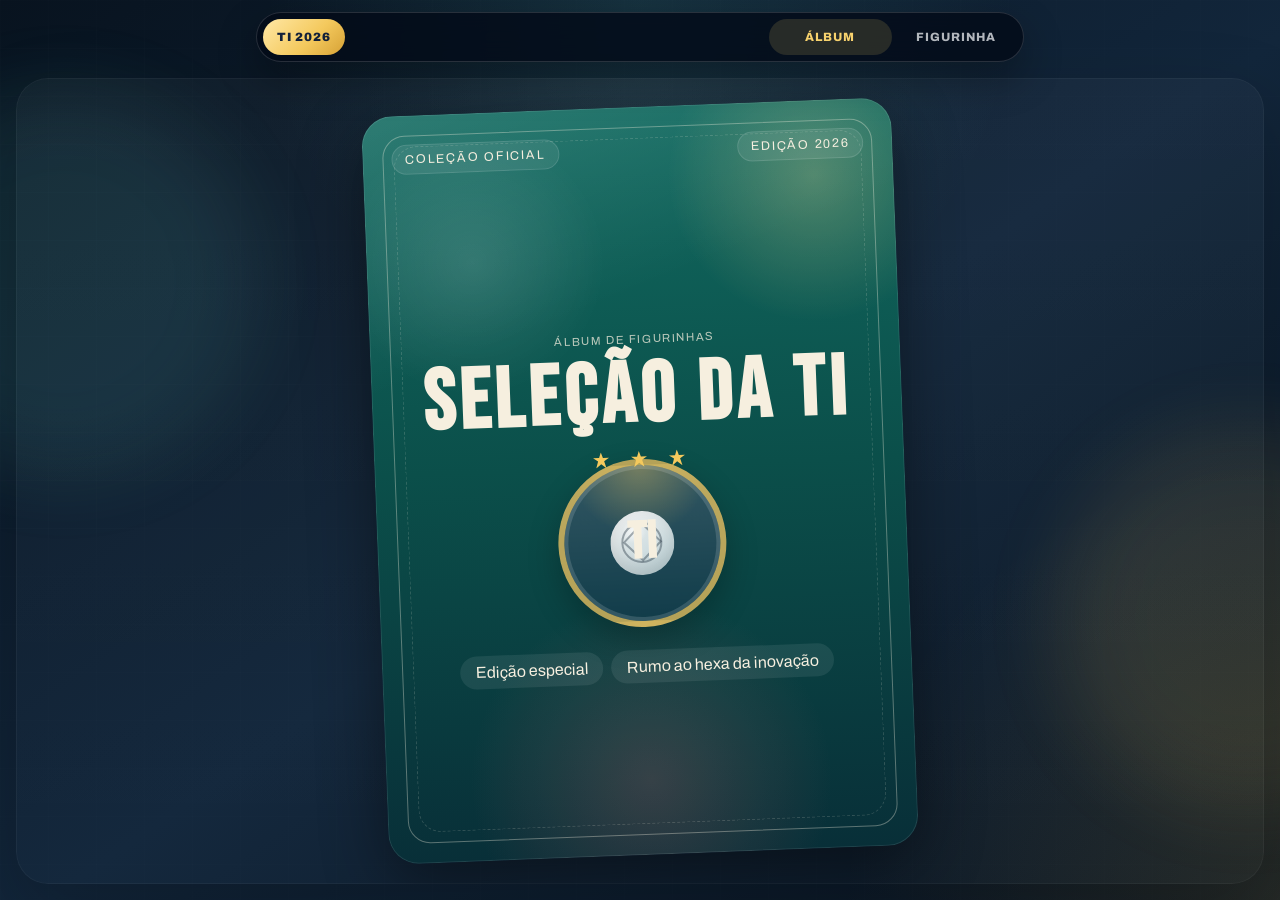
==== commit 320329b5: "Update album experience" ====
--- a/index.html
+++ b/index.html
@@ -11,15 +11,26 @@
       rel="stylesheet"
     />
     <link rel="stylesheet" href="./styles.css" />
+    <link rel="stylesheet" href="./shared-nav.css?v=20260528-nav" />
   </head>
   <body>
+    <nav class="site-nav" aria-label="Navega&ccedil;&atilde;o principal">
+      <div class="site-nav-inner">
+        <a class="site-logo" href="./index.html">TI 2026</a>
+        <div class="site-links">
+          <a class="site-link is-active" href="./index.html" aria-current="page">&Aacute;lbum</a>
+          <a class="site-link" href="./abre-pack.html">Figurinha</a>
+        </div>
+      </div>
+    </nav>
+
     <div class="scene-glow scene-glow-left"></div>
     <div class="scene-glow scene-glow-right"></div>
 
     <main class="experience">
       <div class="stage-shell">
         <section class="cover-stage" id="coverStage">
-          <div class="cover-card" role="button" tabindex="0" aria-label="Abrir álbum da TI">
+          <div class="cover-card" role="button" tabindex="0" aria-label="Capa do álbum da TI">
             <div class="cover-noise"></div>
             <div class="cover-header">
               <span class="cover-badge">Coleção oficial</span>
@@ -29,11 +40,6 @@
             <div class="cover-body">
               <p class="cover-kicker">Álbum de Figurinhas</p>
               <h1>Seleção da TI</h1>
-              <p class="cover-copy">
-                Líderes, Dados, Central, Operações, NOC, ERP, Governança, AI Lab,
-                Staff e Super Pro.
-              </p>
-
               <div class="cover-emblem">
                 <span class="emblem-star"></span>
                 <span class="emblem-star"></span>
@@ -46,10 +52,6 @@
                 <span>Edição especial</span>
                 <span>Rumo ao hexa da inovação</span>
               </div>
-            </div>
-
-            <div class="cover-footer">
-              <button class="primary-action" id="openAlbum">Abrir álbum</button>
             </div>
           </div>
         </section>
@@ -88,6 +90,7 @@
       </div>
     </main>
 
+    <script src="./data.js"></script>
     <script src="./script.js"></script>
   </body>
 </html>
--- a/styles.css
+++ b/styles.css
@@ -12,12 +12,13 @@
   --teal: #5bd0c7;
   --line: rgba(22, 38, 58, 0.12);
   --page-ratio: 1.40625;
-  --page-width: min(94vw, 22rem, calc((100dvh - 9.6rem) / var(--page-ratio)));
+  --page-width: min(94vw, 22rem, calc((100dvh - var(--nav-space) - 8.8rem) / var(--page-ratio)));
   --page-height: calc(var(--page-width) * var(--page-ratio));
   --book-depth: 0.75rem;
   --transition: 720ms cubic-bezier(0.2, 0.7, 0.15, 1);
   --shadow-deep: 0 2rem 5rem rgba(0, 0, 0, 0.34);
   --shadow-soft: 0 1rem 2.5rem rgba(0, 0, 0, 0.18);
+  --nav-space: 4.6rem;
 }
 
 * {
@@ -82,7 +83,7 @@
 .experience {
   height: 100dvh;
   min-height: 0;
-  padding: clamp(0.45rem, 2.6vw, 0.85rem);
+  padding: var(--nav-space) clamp(0.45rem, 2.6vw, 0.85rem) clamp(0.45rem, 2.6vw, 0.85rem);
   display: grid;
   place-items: center;
   overflow: hidden;
@@ -91,7 +92,7 @@
 .stage-shell {
   position: relative;
   width: 100%;
-  height: calc(100dvh - clamp(0.9rem, 5.2vw, 1.7rem));
+  height: calc(100dvh - var(--nav-space) - clamp(0.45rem, 2.6vw, 0.85rem));
   min-width: 0;
 }
 
@@ -133,7 +134,7 @@
   min-height: 0;
   aspect-ratio: 17 / 24;
   display: grid;
-  grid-template-rows: auto 1fr auto;
+  grid-template-rows: auto minmax(0, 1fr);
   padding: clamp(0.85rem, 3.6vw, 1.2rem);
   border-radius: 1.25rem;
   background:
@@ -224,6 +225,7 @@
   display: grid;
   align-content: center;
   gap: 0.55rem;
+  padding-top: 0.8rem;
   text-align: center;
 }
 
@@ -1579,11 +1581,11 @@
 
 @media (min-width: 480px) {
   :root {
-    --page-width: min(88vw, 23rem, calc((100dvh - 10.2rem) / var(--page-ratio)));
+    --page-width: min(88vw, 23rem, calc((100dvh - var(--nav-space) - 9.5rem) / var(--page-ratio)));
   }
 
   .experience {
-    padding: 0.75rem;
+    padding: var(--nav-space) 0.75rem 0.75rem;
   }
 
   .cover-stage,
@@ -1694,7 +1696,8 @@
 
 @media (min-width: 768px) {
   :root {
-    --page-width: min(24rem, calc((100vw - 3rem) / 2), calc((100dvh - 8.7rem) / var(--page-ratio)));
+    --nav-space: 4.9rem;
+    --page-width: min(24rem, calc((100vw - 3rem) / 2), calc((100dvh - var(--nav-space) - 7.8rem) / var(--page-ratio)));
     --book-depth: 1rem;
     --transition: 900ms cubic-bezier(0.2, 0.7, 0.15, 1);
   }
@@ -1706,12 +1709,12 @@
   }
 
   .experience {
-    padding: 1rem;
+    padding: var(--nav-space) 1rem 1rem;
   }
 
   .stage-shell {
     width: min(100%, 110rem);
-    height: min(calc(100dvh - 2rem), 58rem);
+    height: min(calc(100dvh - var(--nav-space) - 1rem), 58rem);
   }
 
   .cover-stage,
@@ -1745,11 +1748,12 @@
   }
 
   .cover-body {
-    gap: 0.9rem;
+    gap: 0.7rem;
+    padding-top: 1.35rem;
   }
 
   .cover-body h1 {
-    font-size: clamp(4rem, 7vw, 5.5rem);
+    font-size: clamp(3.7rem, 6.4vw, 4.9rem);
   }
 
   .cover-copy {
@@ -1758,17 +1762,17 @@
   }
 
   .cover-emblem {
-    width: 11rem;
-    margin: 0.85rem auto;
+    width: 9.6rem;
+    margin: 0.55rem auto;
     border-width: 0.36rem;
   }
 
   .cover-emblem strong {
-    font-size: 3.35rem;
+    font-size: 3rem;
   }
 
   .emblem-ball {
-    width: 4.25rem;
+    width: 3.85rem;
   }
 
   .emblem-star {
@@ -1786,7 +1790,7 @@
   }
 
   .cover-ribbon {
-    gap: 0.65rem;
+    gap: 0.5rem;
   }
 
   .cover-ribbon span {
@@ -1997,7 +2001,7 @@
 
 @media (min-width: 960px) {
   :root {
-    --page-width: min(29rem, calc((100vw - 11rem) / 2), calc((100dvh - 9.2rem) / var(--page-ratio)));
+    --page-width: min(29rem, calc((100vw - 11rem) / 2), calc((100dvh - var(--nav-space) - 8.2rem) / var(--page-ratio)));
   }
 
   .topbar {
@@ -2041,7 +2045,7 @@
 
 @media (min-width: 1180px) {
   :root {
-    --page-width: min(32rem, calc((100vw - 12rem) / 2), calc((100dvh - 10rem) / var(--page-ratio)));
+    --page-width: min(32rem, calc((100vw - 12rem) / 2), calc((100dvh - var(--nav-space) - 9rem) / var(--page-ratio)));
     --book-depth: 1.2rem;
   }
 
@@ -2086,11 +2090,12 @@
   }
 
   .cover-body {
-    gap: 1rem;
+    gap: 0.8rem;
+    padding-top: 1.45rem;
   }
 
   .cover-body h1 {
-    font-size: clamp(4rem, 7vw, 6.2rem);
+    font-size: clamp(4rem, 6.6vw, 5.35rem);
   }
 
   .cover-copy {
@@ -2099,17 +2104,17 @@
   }
 
   .cover-emblem {
-    width: 12rem;
-    margin: 1rem auto;
+    width: 10.5rem;
+    margin: 0.65rem auto;
     border-width: 0.4rem;
   }
 
   .cover-emblem strong {
-    font-size: 3.6rem;
+    font-size: 3.25rem;
   }
 
   .emblem-ball {
-    width: 4.5rem;
+    width: 4rem;
   }
 
   .emblem-star {
--- a/shared-nav.css
+++ b/shared-nav.css
@@ -0,0 +1,144 @@
+.site-nav,
+.site-nav * {
+  box-sizing: border-box;
+}
+
+.site-nav {
+  position: fixed;
+  top: 8px;
+  left: 50%;
+  z-index: 50;
+  width: min(calc(100dvw - 12px), 768px);
+  min-width: min(calc(100dvw - 12px), 768px);
+  transform: translateX(-50%);
+  color: #f8fafc;
+  font-family: "Archivo", Inter, ui-sans-serif, system-ui, -apple-system, BlinkMacSystemFont, "Segoe UI", sans-serif;
+}
+
+.site-nav-inner {
+  display: grid;
+  grid-template-columns: auto minmax(0, 1fr);
+  align-items: center;
+  gap: 5px;
+  width: 100%;
+  min-height: 43px;
+  padding: 4px;
+  border: 1px solid rgba(255, 255, 255, 0.14);
+  border-radius: 999px;
+  background: rgba(3, 10, 24, 0.82);
+  box-shadow: 0 16px 40px rgba(0, 0, 0, 0.3);
+  backdrop-filter: blur(18px);
+}
+
+.site-logo,
+.site-link {
+  display: inline-flex;
+  align-items: center;
+  justify-content: center;
+  min-height: 33px;
+  border-radius: 999px;
+  color: inherit;
+  text-decoration: none;
+  white-space: nowrap;
+}
+
+.site-logo {
+  width: 38px;
+  min-width: 38px;
+  padding: 0;
+  background: linear-gradient(135deg, #ffe8a6, #f4c95d 58%, #d6a135);
+  color: #13213a;
+  font-size: 0;
+  font-weight: 900;
+  text-transform: uppercase;
+}
+
+.site-logo::after {
+  content: "TI";
+  font-size: 11px;
+}
+
+.site-links {
+  display: grid;
+  grid-template-columns: repeat(2, minmax(0, 1fr));
+  align-items: center;
+  gap: 1px;
+  min-width: 0;
+}
+
+.site-link {
+  min-width: 0;
+  padding: 0 4px;
+  color: rgba(248, 250, 252, 0.72);
+  font-size: 9px;
+  font-weight: 800;
+  letter-spacing: 0;
+  text-transform: uppercase;
+  transition: background 180ms ease, color 180ms ease, transform 180ms ease;
+}
+
+.site-link:hover,
+.site-link:focus-visible {
+  color: #ffffff;
+  background: rgba(255, 255, 255, 0.1);
+  transform: translateY(-1px);
+}
+
+.site-link.is-active {
+  color: #f7d26d;
+  background: rgba(247, 210, 109, 0.14);
+}
+
+@media (min-width: 440px) {
+  .site-nav-inner {
+    gap: 6px;
+  }
+
+  .site-link {
+    font-size: 10px;
+  }
+}
+
+@media (min-width: 620px) {
+  .site-nav {
+    top: 12px;
+    width: min(calc(100dvw - 16px), 768px);
+    min-width: min(calc(100dvw - 16px), 768px);
+  }
+
+  .site-nav-inner {
+    display: flex;
+    justify-content: space-between;
+    gap: 12px;
+    min-height: 49px;
+    padding: 6px;
+  }
+
+  .site-logo {
+    width: auto;
+    min-width: 0;
+    min-height: 36px;
+    padding: 0 14px;
+    font-size: 12px;
+    letter-spacing: 0.08em;
+  }
+
+  .site-logo::after {
+    content: none;
+  }
+
+  .site-links {
+    display: grid;
+    grid-template-columns: repeat(2, minmax(109px, 1fr));
+    justify-content: flex-end;
+    width: min(100%, 248px);
+    gap: 3px;
+  }
+
+  .site-link {
+    min-height: 36px;
+    padding: 0 12px;
+    font-size: 12px;
+    letter-spacing: 0.08em;
+  }
+}
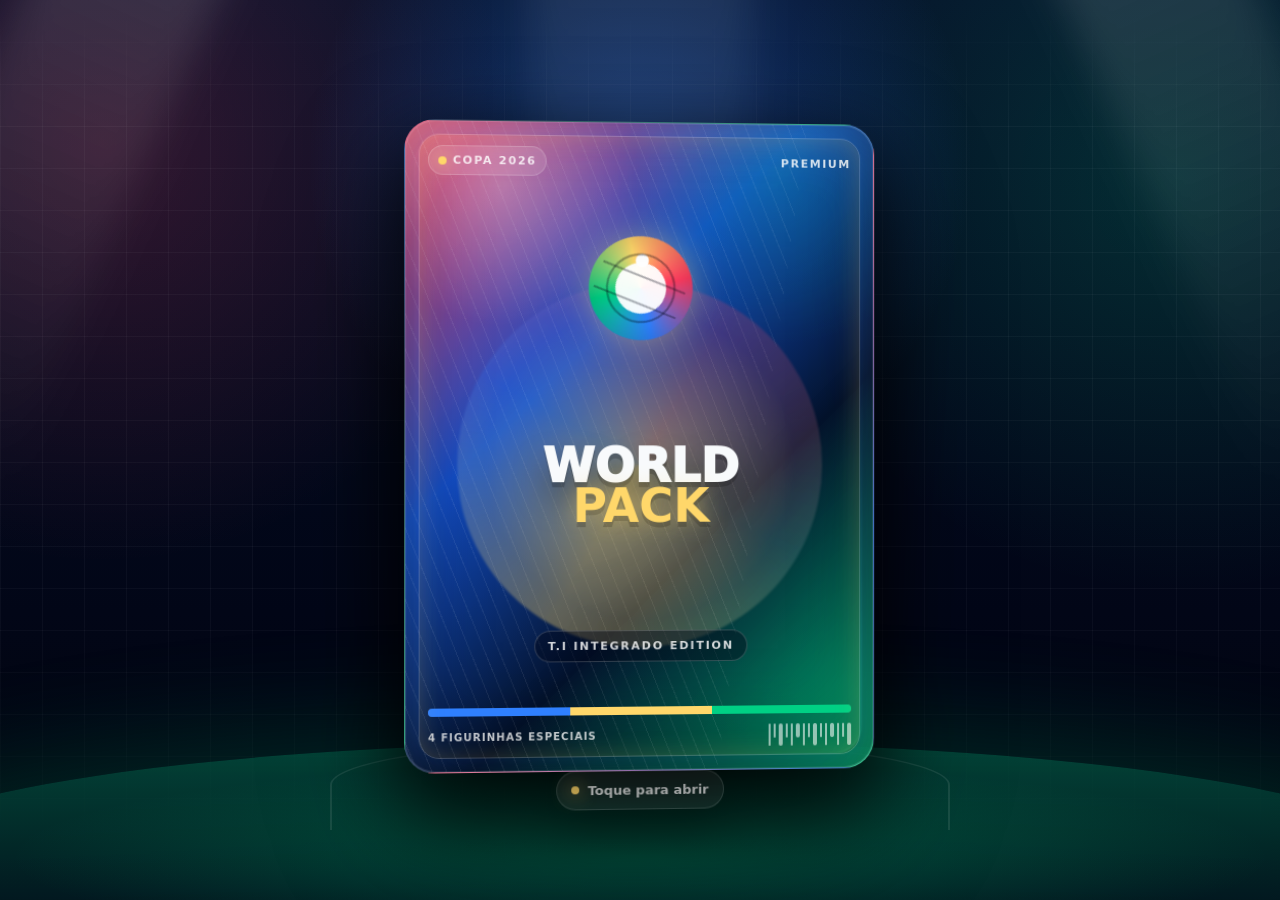
==== commit b7a4c797: "Update album pack experience" ====
--- a/index.html
+++ b/index.html
@@ -1,96 +1,2226 @@
 <!DOCTYPE html>
 <html lang="pt-BR">
-  <head>
-    <meta charset="UTF-8" />
-    <meta name="viewport" content="width=device-width, initial-scale=1.0" />
-    <title>Álbum da TI 2026</title>
-    <link rel="preconnect" href="https://fonts.googleapis.com" />
-    <link rel="preconnect" href="https://fonts.gstatic.com" crossorigin />
-    <link
-      href="https://fonts.googleapis.com/css2?family=Archivo:wght@400;500;700;800&family=Bebas+Neue&display=swap"
-      rel="stylesheet"
-    />
-    <link rel="stylesheet" href="./styles.css" />
-    <link rel="stylesheet" href="./shared-nav.css?v=20260528-nav" />
-  </head>
-  <body>
-    <nav class="site-nav" aria-label="Navega&ccedil;&atilde;o principal">
-      <div class="site-nav-inner">
-        <a class="site-logo" href="./index.html">TI 2026</a>
-        <div class="site-links">
-          <a class="site-link is-active" href="./index.html" aria-current="page">&Aacute;lbum</a>
-          <a class="site-link" href="./abre-pack.html">Figurinha</a>
-        </div>
-      </div>
-    </nav>
-
-    <div class="scene-glow scene-glow-left"></div>
-    <div class="scene-glow scene-glow-right"></div>
-
-    <main class="experience">
-      <div class="stage-shell">
-        <section class="cover-stage" id="coverStage">
-          <div class="cover-card" role="button" tabindex="0" aria-label="Capa do álbum da TI">
-            <div class="cover-noise"></div>
-            <div class="cover-header">
-              <span class="cover-badge">Coleção oficial</span>
-              <span class="cover-year">Edição 2026</span>
-            </div>
-
-            <div class="cover-body">
-              <p class="cover-kicker">Álbum de Figurinhas</p>
-              <h1>Seleção da TI</h1>
-              <div class="cover-emblem">
-                <span class="emblem-star"></span>
-                <span class="emblem-star"></span>
-                <span class="emblem-star"></span>
-                <div class="emblem-ball"></div>
-                <strong>TI</strong>
+<head>
+  <meta charset="UTF-8" />
+  <meta name="viewport" content="width=device-width, initial-scale=1.0" />
+
+  <title>Figurinha - Copa 2026</title>
+
+  <script src="./assets/gsap.min.js"></script>
+
+  <style>
+    :root {
+      --bg-1: #020617;
+      --gold: #ffd76a;
+      --gold-2: #ffb703;
+      --blue: #2f80ff;
+      --red: #ff3b5f;
+      --green: #00d084;
+      --white: #f8fafc;
+      --card-border: rgba(255, 255, 255, 0.22);
+      --pack-w: min(70vw, 285px);
+      --pack-h: calc(var(--pack-w) * 1.38);
+      --radius: 24px;
+    }
+
+    * {
+      box-sizing: border-box;
+      margin: 0;
+      padding: 0;
+    }
+
+    html,
+    body {
+      width: 100%;
+      min-height: 100%;
+      overflow-x: hidden;
+      font-family: Inter, ui-sans-serif, system-ui, -apple-system, BlinkMacSystemFont, "Segoe UI", sans-serif;
+      background: var(--bg-1);
+      color: var(--white);
+    }
+
+    body {
+      min-height: 100vh;
+    }
+
+    button {
+      font: inherit;
+    }
+
+    .page {
+      position: relative;
+      min-height: 100vh;
+      display: grid;
+      place-items: center;
+      padding: 20px 12px 30px;
+      overflow-x: hidden;
+      overflow-y: auto;
+      background:
+        radial-gradient(circle at 50% 18%, rgba(47, 128, 255, 0.38), transparent 34%),
+        radial-gradient(circle at 8% 16%, rgba(255, 59, 95, 0.18), transparent 30%),
+        radial-gradient(circle at 92% 20%, rgba(0, 208, 132, 0.16), transparent 30%),
+        linear-gradient(180deg, #06122a 0%, #020617 68%, #01040b 100%);
+    }
+
+    .page::before {
+      content: "";
+      position: absolute;
+      inset: 0;
+      background-image:
+        linear-gradient(rgba(255, 255, 255, 0.035) 1px, transparent 1px),
+        linear-gradient(90deg, rgba(255, 255, 255, 0.035) 1px, transparent 1px);
+      background-size: 42px 42px;
+      mask-image: linear-gradient(to bottom, transparent, black 14%, black 68%, transparent);
+      pointer-events: none;
+    }
+
+    .stadium {
+      position: absolute;
+      inset: 0;
+      overflow: hidden;
+      pointer-events: none;
+    }
+
+    .stadium::before {
+      content: "";
+      position: absolute;
+      left: 50%;
+      bottom: -72px;
+      width: 120vw;
+      height: 230px;
+      transform: translateX(-50%);
+      border-radius: 50% 50% 0 0;
+      background:
+        radial-gradient(ellipse at center, rgba(0, 208, 132, 0.24), transparent 58%),
+        linear-gradient(180deg, rgba(4, 120, 87, 0.55), rgba(2, 6, 23, 0.95));
+      box-shadow: 0 -30px 100px rgba(0, 208, 132, 0.15);
+    }
+
+    .stadium-line {
+      position: absolute;
+      left: 50%;
+      bottom: 70px;
+      width: min(620px, 92vw);
+      height: 90px;
+      transform: translateX(-50%);
+      border: 2px solid rgba(255, 255, 255, 0.14);
+      border-bottom: none;
+      border-radius: 50% 50% 0 0;
+      opacity: 0.65;
+    }
+
+    .light {
+      position: absolute;
+      top: -80px;
+      width: 180px;
+      height: 82vh;
+      background: linear-gradient(to bottom, rgba(255, 255, 255, 0.24), transparent 78%);
+      filter: blur(18px);
+      opacity: 0.5;
+      transform-origin: top center;
+      mix-blend-mode: screen;
+    }
+
+    .light.left {
+      left: 5%;
+      transform: rotate(24deg);
+    }
+
+    .light.right {
+      right: 5%;
+      transform: rotate(-24deg);
+    }
+
+    .light.center {
+      left: 50%;
+      transform: translateX(-50%);
+      width: 220px;
+      opacity: 0.33;
+    }
+
+    .app {
+      position: relative;
+      z-index: 2;
+      width: min(100%, 460px);
+      min-height: calc(100vh - 106px);
+      display: grid;
+      place-items: center;
+      perspective: 1200px;
+    }
+
+    .stage {
+      position: relative;
+      width: 100%;
+      min-height: calc(var(--pack-h) + 118px);
+      display: grid;
+      place-items: center;
+      perspective: 1100px;
+    }
+
+    .pack-button {
+      position: relative;
+      width: var(--pack-w);
+      height: var(--pack-h);
+      border: 0;
+      background: transparent;
+      cursor: pointer;
+      color: inherit;
+      transform-style: preserve-3d;
+      -webkit-tap-highlight-color: transparent;
+      filter: drop-shadow(0 34px 45px rgba(0, 0, 0, 0.5));
+      z-index: 5;
+    }
+
+    .pack-button:focus-visible {
+      outline: 3px solid rgba(255, 215, 106, 0.9);
+      outline-offset: 12px;
+      border-radius: var(--radius);
+    }
+
+    .pack-shell {
+      position: absolute;
+      inset: 0;
+      transform-style: preserve-3d;
+      border-radius: var(--radius);
+    }
+
+    .pack-shadow {
+      position: absolute;
+      left: 8%;
+      right: 8%;
+      bottom: -38px;
+      height: 46px;
+      border-radius: 999px;
+      background: radial-gradient(ellipse at center, rgba(0, 0, 0, 0.7), transparent 70%);
+      filter: blur(10px);
+      transform: translateZ(-60px);
+    }
+
+    .pack-base,
+    .pack-front,
+    .pack-piece {
+      position: absolute;
+      inset: 0;
+      overflow: hidden;
+      border-radius: var(--radius);
+      border: 1px solid rgba(255, 255, 255, 0.22);
+      background:
+        radial-gradient(circle at 20% 10%, rgba(255, 255, 255, 0.28), transparent 20%),
+        radial-gradient(circle at 80% 8%, rgba(0, 208, 132, 0.2), transparent 24%),
+        linear-gradient(135deg, rgba(255, 59, 95, 0.95) 0%, rgba(18, 77, 196, 0.98) 36%, rgba(3, 18, 44, 1) 64%, rgba(0, 208, 132, 0.78) 100%);
+      box-shadow:
+        inset 0 0 0 1px rgba(255, 255, 255, 0.12),
+        inset 0 26px 60px rgba(255, 255, 255, 0.08),
+        inset 0 -30px 80px rgba(0, 0, 0, 0.34),
+        0 30px 80px rgba(0, 0, 0, 0.46);
+      backface-visibility: hidden;
+    }
+
+    .pack-base {
+      transform: translateZ(-12px) scale(0.985);
+      filter: brightness(0.72);
+    }
+
+    .pack-front {
+      transform: translateZ(20px);
+    }
+
+    .pack-front::before,
+    .pack-piece::before {
+      content: "";
+      position: absolute;
+      inset: -40%;
+      background:
+        linear-gradient(115deg, transparent 0%, rgba(255, 255, 255, 0.04) 22%, rgba(255, 255, 255, 0.45) 34%, transparent 46%),
+        repeating-linear-gradient(60deg, rgba(255, 255, 255, 0.08) 0 1px, transparent 1px 13px);
+      transform: translateX(-36%) rotate(8deg);
+      animation: foilMove 4.8s linear infinite;
+      mix-blend-mode: screen;
+      opacity: 0.9;
+    }
+
+    .pack-front::after,
+    .pack-piece::after {
+      content: "";
+      position: absolute;
+      inset: 13px;
+      border-radius: calc(var(--radius) - 10px);
+      border: 1px solid rgba(255, 255, 255, 0.22);
+      box-shadow:
+        inset 0 0 24px rgba(255, 215, 106, 0.18),
+        0 0 30px rgba(47, 128, 255, 0.18);
+      pointer-events: none;
+    }
+
+    @keyframes foilMove {
+      0% {
+        transform: translateX(-42%) rotate(8deg);
+      }
+
+      100% {
+        transform: translateX(42%) rotate(8deg);
+      }
+    }
+
+    .pack-content {
+      position: absolute;
+      inset: 0;
+      display: grid;
+      grid-template-rows: auto 1fr auto;
+      padding: 24px 22px 22px;
+      isolation: isolate;
+    }
+
+    .pack-content::before {
+      content: "";
+      position: absolute;
+      left: 50%;
+      top: 50%;
+      width: 78%;
+      aspect-ratio: 1;
+      border-radius: 50%;
+      transform: translate(-50%, -45%);
+      background:
+        radial-gradient(circle, rgba(255, 215, 106, 0.45), transparent 60%),
+        conic-gradient(from 120deg, rgba(255, 255, 255, 0.12), rgba(255, 215, 106, 0.38), rgba(47, 128, 255, 0.22), rgba(255, 59, 95, 0.22), rgba(255, 255, 255, 0.12));
+      filter: blur(1px);
+      opacity: 0.95;
+      z-index: -1;
+    }
+
+    .pack-topline {
+      display: flex;
+      justify-content: space-between;
+      align-items: center;
+      gap: 10px;
+      font-size: 11px;
+      font-weight: 800;
+      letter-spacing: 0.14em;
+      text-transform: uppercase;
+      color: rgba(255, 255, 255, 0.82);
+    }
+
+    .mini-badge {
+      display: inline-flex;
+      align-items: center;
+      gap: 6px;
+      padding: 7px 9px;
+      border-radius: 999px;
+      background: rgba(255, 255, 255, 0.1);
+      border: 1px solid rgba(255, 255, 255, 0.18);
+      backdrop-filter: blur(8px);
+    }
+
+    .mini-badge span {
+      width: 8px;
+      height: 8px;
+      border-radius: 999px;
+      background: var(--gold);
+      box-shadow: 0 0 16px var(--gold);
+    }
+
+    .pack-center {
+      display: grid;
+      place-items: center;
+      text-align: center;
+      padding-top: 14px;
+    }
+
+    .world-ball {
+      position: relative;
+      width: 102px;
+      aspect-ratio: 1;
+      margin-bottom: 16px;
+      border-radius: 50%;
+      background:
+        radial-gradient(circle at 35% 28%, #ffffff 0 6%, transparent 7%),
+        radial-gradient(circle at 50% 50%, rgba(255, 255, 255, 0.95) 0 34%, transparent 35%),
+        conic-gradient(from 40deg, var(--red), var(--blue), var(--green), var(--gold), var(--red));
+      box-shadow:
+        0 0 34px rgba(255, 215, 106, 0.45),
+        inset 0 0 28px rgba(0, 0, 0, 0.18);
+    }
+
+    .world-ball::before,
+    .world-ball::after {
+      content: "";
+      position: absolute;
+      inset: 17%;
+      border-radius: 50%;
+      border: 2px solid rgba(2, 6, 23, 0.34);
+    }
+
+    .world-ball::after {
+      inset: 35% 8%;
+      height: 24%;
+      top: 38%;
+      border-left: 0;
+      border-right: 0;
+      border-radius: 0;
+      transform: rotate(-16deg);
+    }
+
+    .pack-title {
+      font-size: 38px;
+      line-height: 0.84;
+      font-weight: 950;
+      letter-spacing: 0;
+      text-transform: uppercase;
+      text-shadow:
+        0 5px 0 rgba(0, 0, 0, 0.18),
+        0 18px 32px rgba(0, 0, 0, 0.36);
+    }
+
+    .pack-title strong {
+      display: block;
+      color: var(--gold);
+      letter-spacing: 0;
+      text-shadow:
+        0 0 22px rgba(255, 215, 106, 0.48),
+        0 5px 0 rgba(0, 0, 0, 0.2);
+    }
+
+    .pack-subtitle {
+      margin-top: 14px;
+      display: inline-flex;
+      padding: 8px 12px;
+      border-radius: 999px;
+      background: rgba(2, 6, 23, 0.42);
+      border: 1px solid rgba(255, 255, 255, 0.18);
+      color: rgba(255, 255, 255, 0.82);
+      font-size: 11px;
+      font-weight: 850;
+      letter-spacing: 0.16em;
+      text-transform: uppercase;
+    }
+
+    .pack-bottom {
+      display: grid;
+      gap: 10px;
+    }
+
+    .color-strip {
+      display: grid;
+      grid-template-columns: 1fr 1fr 1fr;
+      height: 8px;
+      border-radius: 999px;
+      overflow: hidden;
+      background: rgba(255, 255, 255, 0.12);
+    }
+
+    .color-strip span:nth-child(1) {
+      background: var(--blue);
+    }
+
+    .color-strip span:nth-child(2) {
+      background: var(--gold);
+    }
+
+    .color-strip span:nth-child(3) {
+      background: var(--green);
+    }
+
+    .pack-small {
+      display: flex;
+      justify-content: space-between;
+      align-items: center;
+      color: rgba(255, 255, 255, 0.76);
+      font-size: 10px;
+      font-weight: 750;
+      letter-spacing: 0.1em;
+      text-transform: uppercase;
+    }
+
+    .barcode {
+      display: flex;
+      gap: 3px;
+      height: 22px;
+      opacity: 0.72;
+    }
+
+    .barcode i {
+      display: block;
+      width: 2px;
+      background: rgba(255, 255, 255, 0.8);
+      border-radius: 999px;
+    }
+
+    .barcode i:nth-child(2n) {
+      height: 14px;
+    }
+
+    .barcode i:nth-child(3n) {
+      width: 4px;
+    }
+
+    .tear-line {
+      position: absolute;
+      top: 22%;
+      left: 6%;
+      right: 6%;
+      height: 2px;
+      z-index: 8;
+      transform: scaleX(0);
+      transform-origin: left center;
+      background:
+        linear-gradient(90deg, transparent, rgba(255, 255, 255, 0.9), transparent),
+        repeating-linear-gradient(90deg, transparent 0 10px, rgba(255, 255, 255, 0.95) 10px 16px);
+      filter: drop-shadow(0 0 12px rgba(255, 255, 255, 0.85));
+      opacity: 0;
+    }
+
+    .pack-piece {
+      opacity: 0;
+      z-index: 7;
+      transform: translateZ(32px);
+      pointer-events: none;
+    }
+
+    .piece-top {
+      clip-path: polygon(0 0, 100% 0, 100% 25%, 72% 22%, 52% 26%, 32% 21%, 0 25%);
+      transform-origin: center 20%;
+    }
+
+    .piece-left {
+      clip-path: polygon(0 20%, 52% 25%, 45% 100%, 0 100%);
+      transform-origin: left center;
+    }
+
+    .piece-right {
+      clip-path: polygon(48% 25%, 100% 20%, 100% 100%, 55% 100%);
+      transform-origin: right center;
+    }
+
+    .tap-hint {
+      position: absolute;
+      left: 50%;
+      bottom: -58px;
+      transform: translateX(-50%);
+      display: inline-flex;
+      align-items: center;
+      gap: 8px;
+      padding: 11px 14px;
+      border-radius: 999px;
+      color: rgba(255, 255, 255, 0.86);
+      background: rgba(255, 255, 255, 0.08);
+      border: 1px solid rgba(255, 255, 255, 0.15);
+      box-shadow: 0 18px 45px rgba(0, 0, 0, 0.25);
+      backdrop-filter: blur(14px);
+      white-space: nowrap;
+      font-size: 13px;
+      font-weight: 700;
+      letter-spacing: 0;
+      pointer-events: auto;
+    }
+
+    .tap-hint span {
+      width: 8px;
+      height: 8px;
+      border-radius: 999px;
+      background: var(--gold);
+      box-shadow: 0 0 18px var(--gold);
+    }
+
+    .sticker-card {
+      position: absolute;
+      width: min(74vw, 312px);
+      aspect-ratio: 0.68;
+      z-index: 4;
+      opacity: 0;
+      transform-style: preserve-3d;
+      border-radius: 28px;
+      padding: 12px;
+      background:
+        radial-gradient(circle at 50% 0%, rgba(255, 255, 255, 0.95), rgba(255, 255, 255, 0.7) 12%, rgba(255, 255, 255, 0) 36%),
+        linear-gradient(180deg, #ffffff 0%, #f8fbff 52%, #eef5ff 100%);
+      border: 1px solid rgba(255, 255, 255, 0.85);
+      box-shadow:
+        0 0 0 2px rgba(255, 255, 255, 0.45),
+        0 34px 90px rgba(0, 0, 0, 0.48),
+        0 0 80px rgba(255, 215, 106, 0.22);
+      overflow: hidden;
+      pointer-events: none;
+    }
+
+    .sticker-card::before {
+      content: "";
+      position: absolute;
+      inset: 0;
+      background:
+        radial-gradient(circle at 18% 18%, rgba(255, 59, 95, 0.18), transparent 20%),
+        radial-gradient(circle at 82% 20%, rgba(47, 128, 255, 0.18), transparent 21%),
+        radial-gradient(circle at 50% 90%, rgba(0, 208, 132, 0.14), transparent 24%);
+      pointer-events: none;
+    }
+
+    .sticker-card::after {
+      content: "";
+      position: absolute;
+      inset: 10px;
+      border-radius: 20px;
+      border: 1.5px solid rgba(18, 77, 196, 0.08);
+      box-shadow: inset 0 0 0 1px rgba(255, 255, 255, 0.7);
+      pointer-events: none;
+    }
+
+    .sticker-shine {
+      position: absolute;
+      top: -30%;
+      left: -85%;
+      z-index: 5;
+      width: 46%;
+      height: 165%;
+      background: linear-gradient(
+        90deg,
+        transparent,
+        rgba(255, 255, 255, 0.12),
+        rgba(255, 255, 255, 0.72),
+        rgba(255, 255, 255, 0.18),
+        transparent
+      );
+      transform: rotate(18deg);
+      filter: blur(1px);
+      opacity: 0;
+      pointer-events: none;
+      mix-blend-mode: screen;
+    }
+
+    .sticker-graphics {
+      position: absolute;
+      inset: 0;
+      overflow: hidden;
+      pointer-events: none;
+      z-index: 1;
+    }
+
+    .sticker-graphics .shape {
+      position: absolute;
+      border-radius: 999px;
+      filter: saturate(1.05);
+    }
+
+    .shape.red-1 {
+      width: 180px;
+      height: 180px;
+      left: -82px;
+      top: 110px;
+      background: radial-gradient(circle at 35% 35%, rgba(255, 59, 95, 0.92), rgba(255, 59, 95, 0.1) 68%, transparent 72%);
+    }
+
+    .shape.blue-1 {
+      width: 230px;
+      height: 230px;
+      right: -120px;
+      top: 84px;
+      background: radial-gradient(circle at 35% 35%, rgba(47, 128, 255, 0.94), rgba(47, 128, 255, 0.12) 70%, transparent 75%);
+    }
+
+    .shape.green-1 {
+      width: 220px;
+      height: 220px;
+      left: -100px;
+      bottom: -92px;
+      background: radial-gradient(circle at 45% 45%, rgba(0, 208, 132, 0.82), rgba(0, 208, 132, 0.08) 70%, transparent 74%);
+    }
+
+    .shape.gold-1 {
+      width: 200px;
+      height: 200px;
+      right: -90px;
+      bottom: -84px;
+      background: radial-gradient(circle at 40% 40%, rgba(255, 183, 3, 0.88), rgba(255, 183, 3, 0.08) 68%, transparent 73%);
+    }
+
+    .arc {
+      position: absolute;
+      border-radius: 999px;
+      border: 12px solid transparent;
+      opacity: 0.95;
+    }
+
+    .arc.a1 {
+      width: 250px;
+      height: 250px;
+      left: -112px;
+      top: 88px;
+      border-top-color: rgba(255, 59, 95, 0.86);
+      border-right-color: rgba(255, 59, 95, 0.72);
+      transform: rotate(8deg);
+    }
+
+    .arc.a2 {
+      width: 280px;
+      height: 280px;
+      right: -140px;
+      top: 58px;
+      border-left-color: rgba(47, 128, 255, 0.9);
+      border-bottom-color: rgba(47, 128, 255, 0.65);
+      transform: rotate(-20deg);
+    }
+
+    .arc.a3 {
+      width: 280px;
+      height: 280px;
+      left: 20px;
+      bottom: -162px;
+      border-top-color: rgba(0, 208, 132, 0.84);
+      border-right-color: rgba(255, 183, 3, 0.82);
+      transform: rotate(12deg);
+    }
+
+    .sticker-inner {
+      position: relative;
+      z-index: 2;
+      height: 100%;
+      display: grid;
+      grid-template-rows: auto minmax(0, 1fr) auto;
+      gap: 9px;
+      padding: 10px;
+      border-radius: 20px;
+    }
+
+    .sticker-head {
+      display: flex;
+      justify-content: space-between;
+      align-items: center;
+      gap: 10px;
+      min-height: 42px;
+    }
+
+    .album-seal {
+      display: inline-grid;
+      place-items: center;
+      min-width: 102px;
+      padding: 8px 12px;
+      border-radius: 999px;
+      background:
+        linear-gradient(180deg, rgba(255, 255, 255, 0.92), rgba(240, 247, 255, 0.82)),
+        radial-gradient(circle at 20% 20%, rgba(255, 215, 106, 0.6), transparent 50%);
+      border: 1px solid rgba(18, 77, 196, 0.16);
+      box-shadow:
+        0 10px 22px rgba(18, 77, 196, 0.1),
+        inset 0 0 0 1px rgba(255, 255, 255, 0.75);
+      color: #12366e;
+      font-size: 9px;
+      font-weight: 950;
+      letter-spacing: 0.12em;
+      line-height: 1.15;
+      text-align: center;
+      text-transform: uppercase;
+    }
+
+    .album-seal span {
+      color: #d32f55;
+      font-size: 8px;
+      letter-spacing: 0.14em;
+    }
+
+    .sticker-mark {
+      color: rgba(25, 64, 125, 0.75);
+      font-size: 10px;
+      font-weight: 950;
+      letter-spacing: 0.12em;
+      text-transform: uppercase;
+      text-align: right;
+      line-height: 1.15;
+    }
+
+    .photo-frame {
+      position: relative;
+      overflow: hidden;
+      border-radius: 22px;
+      border: 3px solid rgba(255, 255, 255, 0.92);
+      background:
+        radial-gradient(circle at 50% 20%, rgba(47, 128, 255, 0.18), transparent 42%),
+        linear-gradient(180deg, rgba(255, 255, 255, 0.9), rgba(240, 246, 255, 0.95));
+      box-shadow:
+        0 16px 34px rgba(18, 77, 196, 0.12),
+        inset 0 0 0 1px rgba(18, 77, 196, 0.08);
+      min-height: 0;
+    }
+
+    .photo-frame::before {
+      content: "";
+      position: absolute;
+      inset: auto 10% 0;
+      height: 42%;
+      border-radius: 50% 50% 0 0;
+      background: radial-gradient(ellipse at center, rgba(255, 215, 106, 0.22), transparent 64%);
+      z-index: 1;
+    }
+
+    .photo-frame img {
+      position: relative;
+      z-index: 2;
+      display: block;
+      width: 100%;
+      height: 100%;
+      object-fit: cover;
+      transform: scale(1.02);
+      filter: contrast(1.04) saturate(1.05);
+      opacity: 0;
+      transition: opacity 0.25s ease;
+    }
+
+    .photo-frame.loaded img {
+      opacity: 1;
+    }
+
+    .photo-fallback {
+      position: absolute;
+      inset: 0;
+      z-index: 2;
+      display: grid;
+      place-items: center;
+      gap: 6px;
+      padding: 16px;
+      text-align: center;
+      color: rgba(18, 54, 110, 0.72);
+      background:
+        radial-gradient(circle at 50% 34%, rgba(255, 255, 255, 0.82), transparent 16%),
+        linear-gradient(180deg, rgba(255, 255, 255, 0.2), rgba(47, 128, 255, 0.1));
+    }
+
+    .photo-fallback strong {
+      display: grid;
+      place-items: center;
+      width: 68px;
+      aspect-ratio: 1;
+      border-radius: 999px;
+      background: rgba(255, 255, 255, 0.78);
+      color: #174a9e;
+      font-size: 22px;
+      font-weight: 950;
+      box-shadow: inset 0 -8px 18px rgba(18, 77, 196, 0.1);
+    }
+
+    .photo-fallback span {
+      font-size: 10px;
+      font-weight: 900;
+      letter-spacing: 0.12em;
+      text-transform: uppercase;
+    }
+
+    .photo-frame.loaded .photo-fallback,
+    .photo-frame.error .photo-fallback {
+      display: none;
+    }
+
+    .photo-frame.error img {
+      display: none;
+    }
+
+    .photo-error {
+      position: absolute;
+      inset: 16px;
+      z-index: 4;
+      display: none;
+      place-items: center;
+      text-align: center;
+      padding: 16px;
+      border-radius: 18px;
+      background: rgba(255, 255, 255, 0.85);
+      border: 1px dashed rgba(18, 77, 196, 0.2);
+      color: #21314d;
+      font-size: 12px;
+      line-height: 1.45;
+    }
+
+    .photo-frame.error .photo-error {
+      display: grid;
+    }
+
+    .photo-error strong {
+      display: block;
+      margin-bottom: 6px;
+      color: #c6284c;
+      font-size: 13px;
+    }
+
+    .player-info {
+      position: relative;
+      display: grid;
+      grid-template-columns: 1fr;
+      gap: 7px;
+      padding: 12px;
+      border-radius: 20px;
+      background:
+        linear-gradient(180deg, rgba(255, 255, 255, 0.9), rgba(241, 247, 255, 0.82)),
+        radial-gradient(circle at 50% 0%, rgba(255, 215, 106, 0.22), transparent 62%);
+      border: 1px solid rgba(18, 77, 196, 0.14);
+      box-shadow:
+        0 12px 26px rgba(18, 77, 196, 0.1),
+        inset 0 0 0 1px rgba(255, 255, 255, 0.72);
+      text-align: center;
+    }
+
+    .player-info::before {
+      content: "";
+      position: absolute;
+      inset: 7px;
+      border-radius: 15px;
+      border: 1px solid rgba(18, 77, 196, 0.08);
+      pointer-events: none;
+    }
+
+    .player-info h2 {
+      color: #0e234a;
+      font-size: clamp(24px, 8vw, 32px);
+      line-height: 0.9;
+      letter-spacing: 0;
+      text-transform: uppercase;
+    }
+
+    .player-info p {
+      margin: 0;
+    }
+
+    .player-team {
+      justify-self: center;
+      min-width: min(100%, 142px);
+      padding: 6px 12px;
+      border-radius: 999px;
+      color: #9d1730;
+      background: rgba(255, 215, 106, 0.3);
+      border: 1px solid rgba(157, 23, 48, 0.12);
+      font-size: 12px;
+      font-weight: 950;
+      letter-spacing: 0.14em;
+      text-transform: uppercase;
+    }
+
+    .pack-results {
+      --result-gap: clamp(8px, 1.6vw, 12px);
+      position: absolute;
+      z-index: 5;
+      width: min(92vw, 520px, calc((100dvh - 120px - var(--result-gap)) * 0.68 + var(--result-gap)));
+      display: grid;
+      grid-template-columns: repeat(2, minmax(0, 1fr));
+      gap: var(--result-gap);
+      opacity: 0;
+      pointer-events: none;
+      transform: translateY(30px) scale(0.88);
+    }
+
+    .pack-results.is-visible {
+      pointer-events: auto;
+    }
+
+    .pack-results .sticker-card {
+      position: relative;
+      width: 100%;
+      opacity: 1;
+      border-radius: 18px;
+      padding: 7px;
+      box-shadow:
+        0 0 0 1px rgba(255, 255, 255, 0.42),
+        0 16px 42px rgba(0, 0, 0, 0.34),
+        0 0 34px rgba(255, 215, 106, 0.14);
+      transform: none;
+      pointer-events: auto;
+    }
+
+    .pack-results .sticker-card::after {
+      inset: 6px;
+      border-radius: 14px;
+    }
+
+    .pack-results .sticker-inner {
+      gap: 5px;
+      padding: 5px;
+      border-radius: 14px;
+    }
+
+    .pack-results .sticker-head {
+      min-height: 24px;
+      gap: 5px;
+    }
+
+    .pack-results .album-seal {
+      min-width: 66px;
+      padding: 5px 7px;
+      font-size: 6px;
+      letter-spacing: 0.1em;
+    }
+
+    .pack-results .album-seal span {
+      font-size: 5px;
+    }
+
+    .pack-results .sticker-mark {
+      font-size: 6px;
+      letter-spacing: 0.1em;
+    }
+
+    .pack-results .photo-frame {
+      border-width: 2px;
+      border-radius: 14px;
+    }
+
+    .pack-results .photo-error {
+      inset: 8px;
+      padding: 8px;
+      border-radius: 12px;
+      font-size: 9px;
+    }
+
+    .pack-results .photo-fallback {
+      padding: 8px;
+    }
+
+    .pack-results .photo-fallback strong {
+      width: 42px;
+      font-size: 15px;
+    }
+
+    .pack-results .photo-fallback span {
+      font-size: 7px;
+    }
+
+    .pack-results .player-info {
+      gap: 3px;
+      padding: 7px;
+      border-radius: 13px;
+    }
+
+    .pack-results .player-info::before {
+      inset: 4px;
+      border-radius: 10px;
+    }
+
+    .pack-results .player-info h2 {
+      font-size: clamp(13px, 2.5vw, 19px);
+      line-height: 0.92;
+    }
+
+    .pack-results .player-team {
+      min-width: 0;
+      padding: 4px 7px;
+      font-size: clamp(7px, 1.3vw, 9px);
+      letter-spacing: 0.1em;
+    }
+
+    .album-link {
+      position: fixed;
+      right: clamp(14px, 4vw, 28px);
+      bottom: clamp(14px, 4vh, 26px);
+      z-index: 12;
+      display: inline-flex;
+      align-items: center;
+      justify-content: center;
+      min-height: 46px;
+      padding: 14px 18px;
+      border-radius: 999px;
+      border: 1px solid rgba(255, 215, 106, 0.46);
+      background:
+        linear-gradient(180deg, rgba(255, 215, 106, 0.98), rgba(255, 183, 3, 0.94));
+      color: #11213f;
+      box-shadow:
+        0 18px 42px rgba(0, 0, 0, 0.34),
+        0 0 34px rgba(255, 215, 106, 0.24);
+      font-size: 12px;
+      font-weight: 950;
+      letter-spacing: 0.08em;
+      text-decoration: none;
+      text-transform: uppercase;
+      opacity: 0;
+      pointer-events: none;
+      transform: translateY(16px) scale(0.94);
+      transition:
+        opacity 240ms ease,
+        transform 240ms ease,
+        box-shadow 240ms ease;
+    }
+
+    .album-link.is-visible {
+      opacity: 1;
+      pointer-events: auto;
+      transform: translateY(0) scale(1);
+    }
+
+    .album-link:hover {
+      box-shadow:
+        0 20px 46px rgba(0, 0, 0, 0.38),
+        0 0 42px rgba(255, 215, 106, 0.34);
+      transform: translateY(-2px) scale(1.02);
+    }
+
+    @media (max-width: 759px) {
+      .album-link {
+        top: auto;
+        right: auto;
+        bottom: calc(env(safe-area-inset-bottom, 0px) + 14px);
+        left: 50%;
+        min-height: 42px;
+        padding: 12px 16px;
+        transform: translate(-50%, -10px) scale(0.94);
+      }
+
+      .album-link.is-visible {
+        transform: translate(-50%, 0) scale(1);
+      }
+
+      .album-link:hover {
+        transform: translate(-50%, -2px) scale(1.02);
+      }
+    }
+
+    .burst {
+      position: absolute;
+      inset: 0;
+      z-index: 6;
+      pointer-events: none;
+      overflow: visible;
+    }
+
+    .burst::before {
+      content: "";
+      position: absolute;
+      left: 50%;
+      top: 45%;
+      width: 30px;
+      aspect-ratio: 1;
+      border-radius: 50%;
+      transform: translate(-50%, -50%) scale(0);
+      background: radial-gradient(circle, rgba(255, 255, 255, 0.95), rgba(255, 215, 106, 0.52), transparent 70%);
+      filter: blur(4px);
+      opacity: 0;
+    }
+
+    .burst.active::before {
+      animation: flash 950ms ease-out both;
+    }
+
+    @keyframes flash {
+      0% {
+        opacity: 0;
+        transform: translate(-50%, -50%) scale(0.2);
+      }
+
+      25% {
+        opacity: 1;
+      }
+
+      100% {
+        opacity: 0;
+        transform: translate(-50%, -50%) scale(18);
+      }
+    }
+
+    .ray {
+      position: absolute;
+      left: 50%;
+      top: 45%;
+      width: 6px;
+      height: 260px;
+      transform-origin: center bottom;
+      border-radius: 999px;
+      background: linear-gradient(to top, rgba(255, 215, 106, 0.7), transparent);
+      opacity: 0;
+      filter: blur(2px);
+      mix-blend-mode: screen;
+    }
+
+    .confetti {
+      position: absolute;
+      left: 50%;
+      top: 48%;
+      width: 8px;
+      height: 14px;
+      border-radius: 3px;
+      opacity: 0;
+      will-change: transform, opacity;
+    }
+
+    .spark {
+      position: absolute;
+      width: 5px;
+      height: 5px;
+      border-radius: 999px;
+      background: white;
+      box-shadow: 0 0 18px white;
+      opacity: 0;
+    }
+
+    .firework {
+      position: absolute;
+      width: 12px;
+      height: 42px;
+      border-radius: 999px 999px 70% 70%;
+      opacity: 0;
+      background:
+        radial-gradient(circle at 50% 18%, #fff7c2 0 16%, currentColor 26%, rgba(255, 89, 0, 0.9) 58%, transparent 78%),
+        linear-gradient(to bottom, rgba(255, 244, 169, 0.95), currentColor 46%, transparent 100%);
+      box-shadow:
+        0 0 24px currentColor,
+        0 0 58px currentColor,
+        0 0 100px rgba(255, 92, 0, 0.85);
+      filter: saturate(1.45) brightness(1.18);
+      mix-blend-mode: screen;
+      transform-origin: center bottom;
+      will-change: transform, opacity;
+    }
+
+    .firework-core {
+      position: absolute;
+      width: 142px;
+      aspect-ratio: 1;
+      border: 2px solid currentColor;
+      border-radius: 999px;
+      opacity: 0;
+      background: radial-gradient(circle, rgba(255, 245, 186, 0.42), rgba(255, 122, 0, 0.16) 38%, transparent 66%);
+      filter:
+        drop-shadow(0 0 24px currentColor)
+        drop-shadow(0 0 62px rgba(255, 95, 0, 0.95));
+      mix-blend-mode: screen;
+      will-change: transform, opacity;
+    }
+
+    @media (min-width: 760px) {
+      :root {
+        --pack-w: min(36vw, 30rem, calc((100dvh - 100px) / 1.38));
+        --radius: 30px;
+      }
+
+      html,
+      body {
+        height: 100%;
+      }
+
+      .page {
+        height: 100dvh;
+        min-height: 0;
+        padding: 20px 28px 18px;
+        overflow: hidden;
+      }
+
+      .app {
+        width: min(100%, 860px);
+        height: 100%;
+        min-height: 0;
+      }
+
+      .stage {
+        height: 100%;
+        min-height: 0;
+      }
+
+      .pack-title {
+        font-size: 46px;
+      }
+
+      .sticker-card {
+        width: min(76vw, 330px, calc((100dvh - 154px) * 0.68));
+      }
+
+      .player-info h2 {
+        font-size: 30px;
+      }
+
+      .tap-hint {
+        bottom: clamp(-48px, -5vh, -34px);
+      }
+    }
+
+    @media (prefers-reduced-motion: reduce) {
+      *,
+      *::before,
+      *::after {
+        animation-duration: 0.001ms !important;
+        animation-iteration-count: 1 !important;
+        scroll-behavior: auto !important;
+      }
+    }
+  </style>
+</head>
+
+<body>
+  <div class="page">
+    <div class="stadium" aria-hidden="true">
+      <div class="light left"></div>
+      <div class="light center"></div>
+      <div class="light right"></div>
+      <div class="stadium-line"></div>
+    </div>
+
+    <main class="app">
+      <section class="stage" aria-label="Animação de abertura de pacote">
+        <div class="burst" id="burst"></div>
+
+        <article class="sticker-card" id="stickerCard" aria-live="polite">
+          <div class="sticker-shine" id="stickerShine"></div>
+
+          <div class="sticker-graphics" aria-hidden="true">
+            <span class="shape red-1"></span>
+            <span class="shape blue-1"></span>
+            <span class="shape green-1"></span>
+            <span class="shape gold-1"></span>
+
+            <span class="arc a1"></span>
+            <span class="arc a2"></span>
+            <span class="arc a3"></span>
+          </div>
+
+          <div class="sticker-inner">
+            <div class="sticker-head">
+              <div class="album-seal">
+                Copa 2026
+                <span>T.I Integrado</span>
               </div>
 
-              <div class="cover-ribbon">
-                <span>Edição especial</span>
-                <span>Rumo ao hexa da inovação</span>
+              <div class="sticker-mark">
+                Collector<br />
+                Edition
               </div>
             </div>
-          </div>
-        </section>
-
-        <section class="album-stage is-hidden" id="albumStage">
-          <div class="topbar">
-            <button class="album-back" id="backToCover" aria-label="Voltar para a capa">
-              <span></span>
-              <strong>Capa</strong>
-            </button>
-            <div class="topbar-heading">
-              <p class="eyebrow">Álbum da TI</p>
-              <h2>Coleção de pessoas</h2>
+
+            <div class="photo-frame" id="photoFrame">
+              <img id="stickerPhoto" src="" alt="Foto da figurinha" />
+              <div class="photo-fallback" id="photoFallback" aria-hidden="true">
+                <strong>TI</strong>
+                <span>Foto em breve</span>
+              </div>
+
+              <div class="photo-error" id="photoError">
+                <div>
+                  <strong>Foto não carregou</strong>
+                  Verifique se o caminho da imagem está correto.
+                </div>
+              </div>
+            </div>
+
+            <div class="player-info">
+              <h2 id="playerName">Figurinha 01</h2>
+              <p class="player-team" id="playerTeam">Novo pack</p>
             </div>
           </div>
-
-          <div class="album-shell">
-            <button class="nav-button nav-prev" id="prevBtn" aria-label="Voltar página">
+        </article>
+
+        <div class="pack-results" id="packResults" aria-live="polite" aria-label="Figurinhas reveladas"></div>
+
+        <button class="pack-button" id="packButton" type="button" aria-label="Abrir figurinha">
+          <div class="pack-shell" id="packShell">
+            <div class="pack-shadow"></div>
+
+            <div class="pack-base"></div>
+
+            <div class="pack-front" id="packFront">
+              <div class="pack-content">
+                <div class="pack-topline">
+                  <span class="mini-badge"><span></span>Copa 2026</span>
+                  <span>Premium</span>
+                </div>
+
+                <div class="pack-center">
+                  <div class="world-ball" aria-hidden="true"></div>
+
+                  <div class="pack-title">
+                    World
+                    <strong>Pack</strong>
+                  </div>
+
+                  <div class="pack-subtitle">T.I Integrado Edition</div>
+                </div>
+
+                <div class="pack-bottom">
+                  <div class="color-strip">
+                    <span></span>
+                    <span></span>
+                    <span></span>
+                  </div>
+
+                  <div class="pack-small">
+                    <span>4 figurinhas especiais</span>
+
+                    <div class="barcode" aria-hidden="true">
+                      <i></i><i></i><i></i><i></i><i></i><i></i><i></i><i></i>
+                      <i></i><i></i><i></i><i></i><i></i><i></i><i></i>
+                    </div>
+                  </div>
+                </div>
+              </div>
+            </div>
+
+            <div class="pack-piece piece-top"></div>
+            <div class="pack-piece piece-left"></div>
+            <div class="pack-piece piece-right"></div>
+
+            <div class="tear-line" id="tearLine"></div>
+
+            <div class="tap-hint" id="tapHint">
               <span></span>
-            </button>
-
-            <div class="album-frame">
-              <div class="album-shadow"></div>
-              <div class="book" id="book"></div>
+              Toque para abrir
             </div>
-
-            <button class="nav-button nav-next" id="nextBtn" aria-label="Avançar página">
-              <span></span>
-            </button>
           </div>
-
-          <div class="album-footer">
-            <div class="progress-dots" id="progressDots" aria-label="Progresso do álbum"></div>
+        </button>
+      </section>
+    </main>
+
+    <a class="album-link" id="albumLink" href="./album.html">Ver &aacute;lbum</a>
+  </div>
+
+  <script>
+    const CONFIG = {
+      audioAbertura: "./assets/WhatsApp%20Video%202026-05-28%20at%2016.10.52.mp4",
+      figurinhas: [
+        {
+          nome: "Miguel",
+          time: "AI Lab",
+          foto: "./assets/pack-001-miguel.jpg"
+        },
+        {
+          nome: "Carlos",
+          time: "Central",
+          foto: "./assets/pack-001-carlos.jpg"
+        },
+        {
+          nome: "Vand\u00e3o",
+          time: "ERP",
+          foto: "./assets/pack-001-vandao.jpg"
+        },
+        {
+          nome: "Gustavo",
+          time: "Dados",
+          foto: "./assets/pack-001-gustavo.jpg"
+        }
+      ]
+    };
+
+    const packButton = document.querySelector("#packButton");
+    const packShell = document.querySelector("#packShell");
+    const packFront = document.querySelector("#packFront");
+    const stickerCard = document.querySelector("#stickerCard");
+    const stickerShine = document.querySelector("#stickerShine");
+    const stickerPhoto = document.querySelector("#stickerPhoto");
+    const photoFrame = document.querySelector("#photoFrame");
+    const photoError = document.querySelector("#photoError");
+    const photoFallback = document.querySelector("#photoFallback");
+    const packResults = document.querySelector("#packResults");
+    const albumLink = document.querySelector("#albumLink");
+    const playerName = document.querySelector("#playerName");
+    const playerTeam = document.querySelector("#playerTeam");
+    const tapHint = document.querySelector("#tapHint");
+    const tearLine = document.querySelector("#tearLine");
+    const burst = document.querySelector("#burst");
+    const pieces = gsap.utils.toArray(".pack-piece");
+    const stickerOpenAudio = new Audio(CONFIG.audioAbertura);
+    stickerOpenAudio.preload = "auto";
+    stickerOpenAudio.loop = false;
+
+    let opened = false;
+    let stickerAudioPlayed = false;
+
+    function encodeFilePath(path) {
+      return encodeURI(path).replace(/#/g, "%23");
+    }
+
+    function normalizeImagePath(path) {
+      let imagePath = String(path || "").trim();
+
+      if (!imagePath) return "";
+
+      imagePath = imagePath.replaceAll("\\", "/");
+
+      return encodeFilePath(imagePath);
+    }
+
+    function normalizeSticker(sticker, index) {
+      return {
+        nome: sticker?.nome || `Figurinha ${String(index + 1).padStart(2, "0")}`,
+        time: sticker?.time || "Novo pack",
+        foto: sticker?.foto || ""
+      };
+    }
+
+    function getPackStickers() {
+      return Array.from({ length: 4 }, function (_, index) {
+        return normalizeSticker(CONFIG.figurinhas?.[index], index);
+      });
+    }
+
+    function applyPhoto(frame, image, errorBox, sticker) {
+      const imagePath = normalizeImagePath(sticker.foto);
+
+      frame.classList.remove("loaded", "error", "placeholder");
+      errorBox.removeAttribute("style");
+      image.removeAttribute("src");
+      image.alt = sticker.nome ? `Foto de ${sticker.nome}` : "Foto da figurinha";
+
+      if (!imagePath) {
+        frame.classList.add("placeholder");
+        return;
+      }
+
+      image.onload = function () {
+        frame.classList.add("loaded");
+        frame.classList.remove("error", "placeholder");
+      };
+
+      image.onerror = function () {
+        frame.classList.add("error");
+        frame.classList.remove("loaded", "placeholder");
+
+        errorBox.innerHTML = `
+          <div>
+            <strong>Foto nÃ£o carregou</strong>
+            Caminho usado:<br>
+            <span style="word-break: break-word;">${imagePath || "vazio"}</span>
           </div>
-        </section>
-      </div>
-    </main>
-
-    <script src="./data.js"></script>
-    <script src="./script.js"></script>
-  </body>
+        `;
+
+        console.error("A imagem da figurinha nÃ£o carregou. Caminho usado:", imagePath);
+      };
+
+      image.src = imagePath;
+    }
+
+    function applySticker(index) {
+      const sticker = getPackStickers()[index];
+
+      playerName.textContent = sticker.nome;
+      playerTeam.textContent = sticker.time;
+      applyPhoto(photoFrame, stickerPhoto, photoError, sticker);
+    }
+
+    function renderStickerCard(sticker, index) {
+      const imagePath = normalizeImagePath(sticker.foto);
+      const imageMarkup = imagePath
+        ? `<img class="result-photo" src="${imagePath}" alt="Foto de ${sticker.nome}" />`
+        : "";
+      const frameClass = imagePath ? "photo-frame" : "photo-frame placeholder";
+
+      return `
+        <article class="sticker-card result-card" aria-label="${sticker.nome}">
+          <div class="sticker-shine"></div>
+          <div class="sticker-graphics" aria-hidden="true">
+            <span class="shape red-1"></span>
+            <span class="shape blue-1"></span>
+            <span class="shape green-1"></span>
+            <span class="shape gold-1"></span>
+            <span class="arc a1"></span>
+            <span class="arc a2"></span>
+            <span class="arc a3"></span>
+          </div>
+          <div class="sticker-inner">
+            <div class="sticker-head">
+              <div class="album-seal">
+                Copa 2026
+                <span>${String(index + 1).padStart(2, "0")} / 04</span>
+              </div>
+              <div class="sticker-mark">
+                Pack<br />
+                Reveal
+              </div>
+            </div>
+            <div class="${frameClass}">
+              ${imageMarkup}
+              <div class="photo-fallback" aria-hidden="true">
+                <strong>TI</strong>
+                <span>Foto em breve</span>
+              </div>
+              <div class="photo-error">
+                <div>
+                  <strong>Foto nÃ£o carregou</strong>
+                  Verifique o arquivo.
+                </div>
+              </div>
+            </div>
+            <div class="player-info">
+              <h2>${sticker.nome}</h2>
+              <p class="player-team">${sticker.time}</p>
+            </div>
+          </div>
+        </article>
+      `;
+    }
+
+    function renderPackResults() {
+      const stickers = getPackStickers();
+      packResults.innerHTML = stickers.map(renderStickerCard).join("");
+
+      packResults.querySelectorAll(".result-photo").forEach(function (image) {
+        const frame = image.closest(".photo-frame");
+        const errorBox = frame.querySelector(".photo-error");
+
+        image.addEventListener("load", function () {
+          frame.classList.add("loaded");
+          frame.classList.remove("error", "placeholder");
+        });
+
+        image.addEventListener("error", function () {
+          frame.classList.add("error");
+          frame.classList.remove("loaded", "placeholder");
+          errorBox.style.display = "grid";
+        });
+
+        if (image.complete && image.naturalWidth > 0) {
+          frame.classList.add("loaded");
+        }
+      });
+    }
+
+    function preloadPackImages() {
+      getPackStickers().forEach(function (sticker) {
+        const imagePath = normalizeImagePath(sticker.foto);
+
+        if (!imagePath) return;
+
+        const image = new Image();
+        image.src = imagePath;
+      });
+    }
+
+    function createRays() {
+      const total = 18;
+
+      for (let i = 0; i < total; i++) {
+        const ray = document.createElement("span");
+        ray.className = "ray";
+        ray.style.transform = `translate(-50%, -100%) rotate(${(360 / total) * i}deg)`;
+        burst.appendChild(ray);
+      }
+    }
+
+    function createConfetti() {
+      const colors = ["#ffd76a", "#ff3b5f", "#2f80ff", "#00d084", "#ffffff"];
+      const total = 90;
+
+      for (let i = 0; i < total; i++) {
+        const piece = document.createElement("span");
+        piece.className = "confetti";
+        piece.style.background = colors[Math.floor(Math.random() * colors.length)];
+        burst.appendChild(piece);
+
+        const angle = Math.random() * Math.PI * 2;
+        const distance = gsap.utils.random(100, 360);
+        const x = Math.cos(angle) * distance;
+        const y = Math.sin(angle) * distance - gsap.utils.random(40, 180);
+
+        gsap.fromTo(
+          piece,
+          {
+            x: 0,
+            y: 0,
+            scale: gsap.utils.random(0.6, 1.4),
+            rotation: gsap.utils.random(-120, 120),
+            opacity: 1
+          },
+          {
+            x,
+            y,
+            rotation: gsap.utils.random(280, 980),
+            opacity: 0,
+            duration: gsap.utils.random(1.35, 2.4),
+            ease: "power3.out",
+            onComplete: function () {
+              piece.remove();
+            }
+          }
+        );
+      }
+    }
+
+    function createSparks() {
+      const total = 36;
+
+      for (let i = 0; i < total; i++) {
+        const spark = document.createElement("span");
+        spark.className = "spark";
+        burst.appendChild(spark);
+
+        const angle = Math.random() * Math.PI * 2;
+        const distance = gsap.utils.random(60, 280);
+
+        gsap.fromTo(
+          spark,
+          {
+            left: "50%",
+            top: "45%",
+            x: 0,
+            y: 0,
+            scale: 0,
+            opacity: 1
+          },
+          {
+            x: Math.cos(angle) * distance,
+            y: Math.sin(angle) * distance,
+            scale: gsap.utils.random(0.7, 1.8),
+            opacity: 0,
+            duration: gsap.utils.random(0.7, 1.35),
+            ease: "power2.out",
+            onComplete: function () {
+              spark.remove();
+            }
+          }
+        );
+      }
+    }
+
+    function createSideFireworks() {
+      const colors = ["#fff0a6", "#ffd76a", "#ff9f1c", "#ff5a1f", "#ff2f1f"];
+      const origins = [
+        { left: "16%", top: "38%" },
+        { left: "84%", top: "38%" },
+        { left: "22%", top: "58%" },
+        { left: "78%", top: "58%" },
+        { left: "12%", top: "50%" },
+        { left: "88%", top: "50%" }
+      ];
+
+      origins.forEach(function (origin, originIndex) {
+        const core = document.createElement("span");
+        const coreColor = colors[originIndex % colors.length];
+        core.className = "firework-core";
+        core.style.left = origin.left;
+        core.style.top = origin.top;
+        core.style.color = coreColor;
+        burst.appendChild(core);
+
+        gsap.fromTo(
+          core,
+          {
+            xPercent: -50,
+            yPercent: -50,
+            scale: 0.12,
+            opacity: 0.95
+          },
+          {
+            scale: 1.65,
+            opacity: 0,
+            duration: 1.05,
+            delay: originIndex * 0.08,
+            ease: "power2.out",
+            onComplete: function () {
+              core.remove();
+            }
+          }
+        );
+
+        for (let i = 0; i < 34; i++) {
+          const firework = document.createElement("span");
+          const color = colors[(i + originIndex) % colors.length];
+          firework.className = "firework";
+          firework.style.left = origin.left;
+          firework.style.top = origin.top;
+          firework.style.background = color;
+          firework.style.color = color;
+          burst.appendChild(firework);
+
+          const angle = Math.random() * Math.PI * 2;
+          const distance = gsap.utils.random(92, 245);
+
+          gsap.fromTo(
+            firework,
+            {
+              x: 0,
+              y: 0,
+              scale: 0,
+              rotation: (angle * 180) / Math.PI,
+              opacity: 1
+            },
+          {
+            x: Math.cos(angle) * distance,
+            y: Math.sin(angle) * distance - gsap.utils.random(8, 46),
+            scale: gsap.utils.random(0.72, 1.65),
+            rotation: (angle * 180) / Math.PI + gsap.utils.random(-95, 95),
+            opacity: 0,
+            duration: gsap.utils.random(1.15, 1.9),
+            delay: originIndex * 0.08,
+            ease: "expo.out",
+            onComplete: function () {
+              firework.remove();
+            }
+            }
+          );
+        }
+      });
+    }
+
+    function resetInitialAnimationState() {
+      opened = false;
+      packButton.disabled = false;
+      burst.classList.remove("active");
+      packResults.innerHTML = "";
+      packResults.classList.remove("is-visible");
+      albumLink.classList.remove("is-visible");
+
+      gsap.set(packResults, {
+        autoAlpha: 0,
+        y: 30,
+        scale: 0.88
+      });
+
+      gsap.set(packButton, {
+        autoAlpha: 1,
+        scale: 1,
+        x: 0,
+        y: 0,
+        rotation: 0,
+        rotationX: 0,
+        rotationY: 0
+      });
+
+      gsap.set(packShell, {
+        autoAlpha: 1,
+        scale: 1,
+        x: 0,
+        y: 0,
+        rotation: 0,
+        rotationX: 0,
+        rotationY: 0,
+        transformPerspective: 1000
+      });
+
+      gsap.set(packFront, {
+        autoAlpha: 1,
+        scale: 1,
+        x: 0,
+        y: 0,
+        rotation: 0,
+        rotationX: 0,
+        rotationY: 0
+      });
+
+      gsap.set(pieces, {
+        autoAlpha: 0,
+        x: 0,
+        y: 0,
+        rotation: 0,
+        rotationX: 0,
+        rotationY: 0,
+        scale: 1
+      });
+
+      gsap.set(tearLine, {
+        autoAlpha: 0,
+        scaleX: 0
+      });
+
+      gsap.set(tapHint, {
+        autoAlpha: 1,
+        y: 0
+      });
+
+      gsap.set(stickerCard, {
+        autoAlpha: 0,
+        y: 190,
+        scale: 0.1,
+        rotation: -1260,
+        rotationX: 78,
+        rotationY: -420,
+        filter: "blur(16px)",
+        transformPerspective: 1200,
+        transformOrigin: "50% 50%"
+      });
+
+      gsap.set(stickerShine, {
+        x: "-180%",
+        opacity: 0
+      });
+
+      gsap.set(".ray", {
+        opacity: 0,
+        scaleY: 0.2
+      });
+    }
+
+    function startIdlePackAnimation() {
+      gsap.to(packShell, {
+        y: -8,
+        rotationY: 4,
+        duration: 2.3,
+        repeat: -1,
+        yoyo: true,
+        ease: "sine.inOut"
+      });
+
+      gsap.to(".world-ball", {
+        rotation: 360,
+        duration: 12,
+        repeat: -1,
+        ease: "none"
+      });
+    }
+
+    function playStickerShine() {
+      gsap.killTweensOf(stickerShine);
+      gsap.fromTo(
+        stickerShine,
+        {
+          x: "-180%",
+          opacity: 0
+        },
+        {
+          x: "420%",
+          opacity: 1,
+          duration: 1.05,
+          ease: "power2.inOut",
+          repeat: 1,
+          repeatDelay: 0.45,
+          yoyo: false,
+          onComplete: function () {
+            gsap.set(stickerShine, {
+              opacity: 0,
+              x: "-180%"
+            });
+          }
+        }
+      );
+    }
+
+    function loopStickerShine() {
+      gsap.killTweensOf(stickerShine);
+      gsap.fromTo(
+        stickerShine,
+        {
+          x: "-190%",
+          opacity: 0
+        },
+        {
+          x: "430%",
+          opacity: 0.92,
+          duration: 1.35,
+          ease: "power2.inOut",
+          repeat: -1,
+          repeatDelay: 1.15,
+          onRepeat: function () {
+            gsap.set(stickerShine, {
+              opacity: 0,
+              x: "-190%"
+            });
+          }
+        }
+      );
+    }
+
+    function loopResultShines() {
+      const shines = packResults.querySelectorAll(".sticker-shine");
+
+      gsap.killTweensOf(shines);
+
+      shines.forEach(function (shine, index) {
+        gsap.fromTo(
+          shine,
+          {
+            x: "-190%",
+            opacity: 0
+          },
+          {
+            x: "430%",
+            opacity: 0.72,
+            duration: 1.15,
+            delay: index * 0.18,
+            ease: "power2.inOut",
+            repeat: -1,
+            repeatDelay: 1.8,
+            onRepeat: function () {
+              gsap.set(shine, {
+                opacity: 0,
+                x: "-190%"
+              });
+            }
+          }
+        );
+      });
+    }
+
+    function prepareStickerReveal(index) {
+      applySticker(index);
+      gsap.killTweensOf(stickerShine);
+      gsap.set(stickerShine, {
+        x: "-180%",
+        opacity: 0
+      });
+    }
+
+    function addStickerReveal(tl, index, total) {
+      const isLast = index === total - 1;
+
+      tl.add(function () {
+        prepareStickerReveal(index);
+      });
+
+      tl.set(stickerCard, {
+        autoAlpha: 1,
+        y: 150,
+        scale: 0.12,
+        rotation: -1260,
+        rotationX: 78,
+        rotationY: -420,
+        filter: "blur(16px)"
+      });
+
+      tl.to(stickerCard, {
+        y: 96,
+        scale: 0.28,
+        rotation: -900,
+        rotationX: 62,
+        rotationY: -300,
+        filter: "blur(13px)",
+        duration: 0.55,
+        ease: "power2.out"
+      });
+
+      tl.to(stickerCard, {
+        y: 32,
+        scale: 0.62,
+        rotation: -405,
+        rotationX: 38,
+        rotationY: -155,
+        filter: "blur(8px)",
+        duration: 0.72,
+        ease: "power2.inOut"
+      });
+
+      tl.to(stickerCard, {
+        y: -12,
+        scale: 1,
+        rotation: 0,
+        rotationX: 0,
+        rotationY: 0,
+        filter: "blur(0px)",
+        duration: 0.88,
+        ease: "back.out(1.45)"
+      });
+
+      tl.add(createSparks, "-=0.2");
+      tl.add(playStickerShine, "-=0.18");
+
+      if (isLast) {
+        tl.add(createSideFireworks, ">-0.02");
+        return;
+      }
+
+      tl.to(stickerCard, {
+        autoAlpha: 0,
+        y: -96,
+        scale: 0.58,
+        rotation: 16,
+        filter: "blur(6px)",
+        duration: 0.42,
+        ease: "power2.in"
+      }, "+=0.18");
+    }
+
+    function playStickerOpenAudio() {
+      if (stickerAudioPlayed) return;
+
+      stickerAudioPlayed = true;
+      stickerOpenAudio.currentTime = 0;
+      stickerOpenAudio.play().catch(function () {});
+    }
+
+    function openPack() {
+      if (opened) return;
+
+      const stickers = getPackStickers();
+
+      opened = true;
+      packButton.disabled = true;
+      playStickerOpenAudio();
+
+      gsap.killTweensOf(packShell);
+      gsap.killTweensOf(stickerCard);
+      gsap.killTweensOf(stickerShine);
+      gsap.killTweensOf(packResults);
+      gsap.killTweensOf(packResults.querySelectorAll(".sticker-shine"));
+
+      packResults.innerHTML = "";
+      packResults.classList.remove("is-visible");
+      albumLink.classList.remove("is-visible");
+
+      const tl = gsap.timeline({
+        defaults: {
+          ease: "power3.out"
+        }
+      });
+
+      tl.to(tapHint, {
+        autoAlpha: 0,
+        y: 10,
+        duration: 0.22
+      });
+
+      tl.to(packShell, {
+        y: -8,
+        rotation: 2,
+        duration: 0.12,
+        repeat: 7,
+        yoyo: true,
+        ease: "power1.inOut"
+      });
+
+      tl.to(packShell, {
+        scale: 1.05,
+        rotationX: 8,
+        duration: 0.28,
+        ease: "back.out(2)"
+      });
+
+      tl.to(tearLine, {
+        autoAlpha: 1,
+        scaleX: 1,
+        duration: 0.42,
+        ease: "power4.out"
+      });
+
+      tl.to(packShell, {
+        rotation: -3,
+        x: -6,
+        duration: 0.08,
+        repeat: 5,
+        yoyo: true,
+        ease: "power1.inOut"
+      });
+
+      tl.set(pieces, {
+        autoAlpha: 1
+      });
+
+      tl.to(packFront, {
+        autoAlpha: 0,
+        scale: 0.98,
+        duration: 0.08
+      });
+
+      tl.add(function () {
+        burst.classList.remove("active");
+        void burst.offsetWidth;
+        burst.classList.add("active");
+        createConfetti();
+        createSparks();
+      });
+
+      tl.to(".ray", {
+        opacity: 0.65,
+        scaleY: 1,
+        duration: 0.5,
+        stagger: 0.018,
+        ease: "power2.out"
+      }, "<");
+
+      tl.to(".piece-top", {
+        y: -180,
+        x: 12,
+        rotation: -18,
+        rotationX: -50,
+        scale: 0.98,
+        duration: 0.72,
+        ease: "power4.out"
+      }, "<");
+
+      tl.to(".piece-left", {
+        x: -170,
+        y: 42,
+        rotation: -24,
+        rotationY: -68,
+        duration: 0.82,
+        ease: "power4.out"
+      }, "<0.05");
+
+      tl.to(".piece-right", {
+        x: 170,
+        y: 44,
+        rotation: 24,
+        rotationY: 68,
+        duration: 0.82,
+        ease: "power4.out"
+      }, "<");
+
+      tl.to(packShell, {
+        y: 82,
+        scale: 0.84,
+        opacity: 0,
+        rotationX: -10,
+        duration: 0.82,
+        ease: "power3.out"
+      }, "<0.04");
+
+      stickers.forEach(function (_, index) {
+        addStickerReveal(tl, index, stickers.length);
+      });
+
+      tl.to(stickerCard, {
+        autoAlpha: 0,
+        y: -72,
+        scale: 0.72,
+        filter: "blur(5px)",
+        duration: 0.42,
+        ease: "power2.in"
+      }, "+=0.3");
+
+      tl.to(".ray", {
+        opacity: 0,
+        scaleY: 0.4,
+        duration: 0.8,
+        stagger: 0.01,
+        ease: "power2.out"
+      }, "<0.05");
+
+      tl.add(function () {
+        gsap.killTweensOf(stickerCard);
+        gsap.killTweensOf(stickerShine);
+        gsap.set(stickerShine, {
+          x: "-180%",
+          opacity: 0
+        });
+
+        renderPackResults();
+        packResults.classList.add("is-visible");
+        albumLink.classList.add("is-visible");
+
+        gsap.set(packResults, {
+          autoAlpha: 0,
+          y: 26,
+          scale: 0.88
+        });
+
+        gsap.set(packResults.querySelectorAll(".result-card"), {
+          autoAlpha: 0,
+          y: 50,
+          scale: 0.74,
+          rotation: function (index) {
+            return index % 2 === 0 ? -5 : 5;
+          }
+        });
+
+        createConfetti();
+        createSideFireworks();
+      });
+
+      tl.to(packResults, {
+        autoAlpha: 1,
+        y: 0,
+        scale: 1,
+        duration: 0.75,
+        ease: "back.out(1.35)"
+      });
+
+      tl.add(function () {
+        gsap.to(packResults.querySelectorAll(".result-card"), {
+          autoAlpha: 1,
+          y: 0,
+          scale: 1,
+          rotation: 0,
+          duration: 0.68,
+          stagger: 0.08,
+          ease: "back.out(1.55)"
+        });
+        loopResultShines();
+      });
+    }
+
+    applySticker(0);
+    preloadPackImages();
+    createRays();
+    resetInitialAnimationState();
+    startIdlePackAnimation();
+
+    packButton.addEventListener("click", openPack);
+    tapHint.addEventListener("click", function (event) {
+      event.preventDefault();
+      openPack();
+    });
+  </script>
+</body>
 </html>
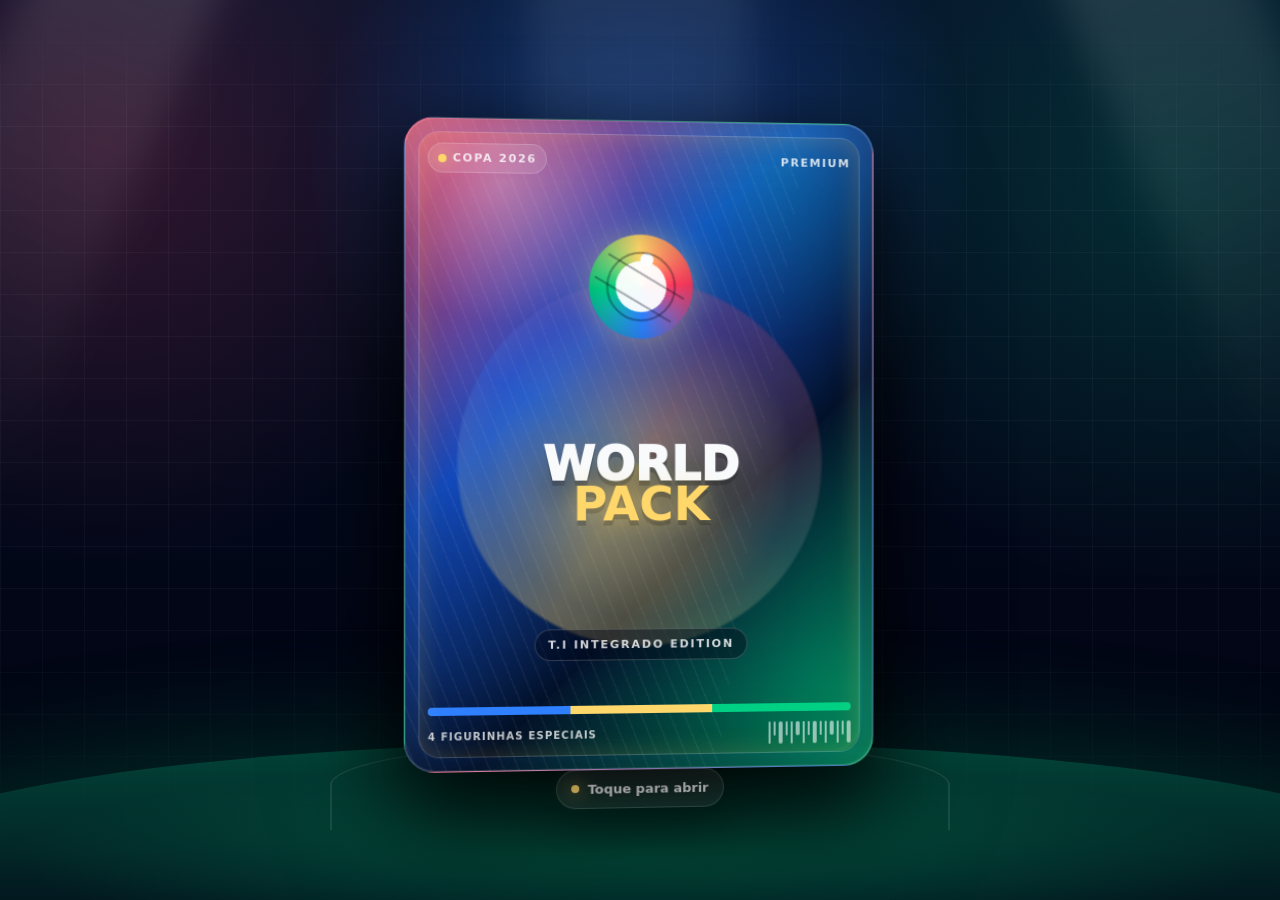
==== commit 51798a3c: "Optimize pack effects on mobile" ====
--- a/index.html
+++ b/index.html
@@ -1176,6 +1176,38 @@
       will-change: transform, opacity;
     }
 
+    @media (max-width: 759px) {
+      .ray,
+      .firework,
+      .firework-core,
+      .light {
+        mix-blend-mode: normal;
+      }
+
+      .ray {
+        filter: blur(1px);
+      }
+
+      .firework {
+        width: 8px;
+        height: 28px;
+        box-shadow:
+          0 0 16px currentColor,
+          0 0 34px rgba(255, 92, 0, 0.62);
+        filter: none;
+      }
+
+      .firework-core {
+        width: 86px;
+        filter: none;
+      }
+
+      .light {
+        opacity: 0.28;
+        filter: blur(10px);
+      }
+    }
+
     @media (min-width: 760px) {
       :root {
         --pack-w: min(36vw, 30rem, calc((100dvh - 100px) / 1.38));
@@ -1406,9 +1438,15 @@
     const stickerOpenAudio = new Audio(CONFIG.audioAbertura);
     stickerOpenAudio.preload = "auto";
     stickerOpenAudio.loop = false;
+    const lightEffectsQuery = window.matchMedia("(max-width: 759px), (pointer: coarse)");
+    const reduceMotionQuery = window.matchMedia("(prefers-reduced-motion: reduce)");
 
     let opened = false;
     let stickerAudioPlayed = false;
+
+    function shouldUseLightEffects() {
+      return lightEffectsQuery.matches || reduceMotionQuery.matches;
+    }
 
     function encodeFilePath(path) {
       return encodeURI(path).replace(/#/g, "%23");
@@ -1583,7 +1621,8 @@
 
     function createConfetti() {
       const colors = ["#ffd76a", "#ff3b5f", "#2f80ff", "#00d084", "#ffffff"];
-      const total = 90;
+      const lightEffects = shouldUseLightEffects();
+      const total = lightEffects ? 22 : 90;
 
       for (let i = 0; i < total; i++) {
         const piece = document.createElement("span");
@@ -1592,9 +1631,9 @@
         burst.appendChild(piece);
 
         const angle = Math.random() * Math.PI * 2;
-        const distance = gsap.utils.random(100, 360);
+        const distance = lightEffects ? gsap.utils.random(70, 190) : gsap.utils.random(100, 360);
         const x = Math.cos(angle) * distance;
-        const y = Math.sin(angle) * distance - gsap.utils.random(40, 180);
+        const y = Math.sin(angle) * distance - (lightEffects ? gsap.utils.random(24, 92) : gsap.utils.random(40, 180));
 
         gsap.fromTo(
           piece,
@@ -1610,7 +1649,7 @@
             y,
             rotation: gsap.utils.random(280, 980),
             opacity: 0,
-            duration: gsap.utils.random(1.35, 2.4),
+            duration: lightEffects ? gsap.utils.random(0.9, 1.55) : gsap.utils.random(1.35, 2.4),
             ease: "power3.out",
             onComplete: function () {
               piece.remove();
@@ -1621,7 +1660,8 @@
     }
 
     function createSparks() {
-      const total = 36;
+      const lightEffects = shouldUseLightEffects();
+      const total = lightEffects ? 10 : 36;
 
       for (let i = 0; i < total; i++) {
         const spark = document.createElement("span");
@@ -1629,7 +1669,7 @@
         burst.appendChild(spark);
 
         const angle = Math.random() * Math.PI * 2;
-        const distance = gsap.utils.random(60, 280);
+        const distance = lightEffects ? gsap.utils.random(42, 130) : gsap.utils.random(60, 280);
 
         gsap.fromTo(
           spark,
@@ -1646,7 +1686,7 @@
             y: Math.sin(angle) * distance,
             scale: gsap.utils.random(0.7, 1.8),
             opacity: 0,
-            duration: gsap.utils.random(0.7, 1.35),
+            duration: lightEffects ? gsap.utils.random(0.45, 0.9) : gsap.utils.random(0.7, 1.35),
             ease: "power2.out",
             onComplete: function () {
               spark.remove();
@@ -1658,7 +1698,11 @@
 
     function createSideFireworks() {
       const colors = ["#fff0a6", "#ffd76a", "#ff9f1c", "#ff5a1f", "#ff2f1f"];
-      const origins = [
+      const lightEffects = shouldUseLightEffects();
+      const origins = lightEffects ? [
+        { left: "18%", top: "45%" },
+        { left: "82%", top: "45%" }
+      ] : [
         { left: "16%", top: "38%" },
         { left: "84%", top: "38%" },
         { left: "22%", top: "58%" },
@@ -1685,9 +1729,9 @@
             opacity: 0.95
           },
           {
-            scale: 1.65,
+            scale: lightEffects ? 1.05 : 1.65,
             opacity: 0,
-            duration: 1.05,
+            duration: lightEffects ? 0.72 : 1.05,
             delay: originIndex * 0.08,
             ease: "power2.out",
             onComplete: function () {
@@ -1696,7 +1740,9 @@
           }
         );
 
-        for (let i = 0; i < 34; i++) {
+        const total = lightEffects ? 10 : 34;
+
+        for (let i = 0; i < total; i++) {
           const firework = document.createElement("span");
           const color = colors[(i + originIndex) % colors.length];
           firework.className = "firework";
@@ -1707,7 +1753,7 @@
           burst.appendChild(firework);
 
           const angle = Math.random() * Math.PI * 2;
-          const distance = gsap.utils.random(92, 245);
+          const distance = lightEffects ? gsap.utils.random(56, 136) : gsap.utils.random(92, 245);
 
           gsap.fromTo(
             firework,
@@ -1720,11 +1766,11 @@
             },
           {
             x: Math.cos(angle) * distance,
-            y: Math.sin(angle) * distance - gsap.utils.random(8, 46),
-            scale: gsap.utils.random(0.72, 1.65),
+            y: Math.sin(angle) * distance - (lightEffects ? gsap.utils.random(4, 22) : gsap.utils.random(8, 46)),
+            scale: lightEffects ? gsap.utils.random(0.56, 1.08) : gsap.utils.random(0.72, 1.65),
             rotation: (angle * 180) / Math.PI + gsap.utils.random(-95, 95),
             opacity: 0,
-            duration: gsap.utils.random(1.15, 1.9),
+            duration: lightEffects ? gsap.utils.random(0.72, 1.18) : gsap.utils.random(1.15, 1.9),
             delay: originIndex * 0.08,
             ease: "expo.out",
             onComplete: function () {
@@ -1895,6 +1941,7 @@
 
     function loopResultShines() {
       const shines = packResults.querySelectorAll(".sticker-shine");
+      const lightEffects = shouldUseLightEffects();
 
       gsap.killTweensOf(shines);
 
@@ -1911,8 +1958,8 @@
             duration: 1.15,
             delay: index * 0.18,
             ease: "power2.inOut",
-            repeat: -1,
-            repeatDelay: 1.8,
+            repeat: lightEffects ? 2 : -1,
+            repeatDelay: lightEffects ? 2.4 : 1.8,
             onRepeat: function () {
               gsap.set(shine, {
                 opacity: 0,
@@ -1987,7 +2034,9 @@
       tl.add(playStickerShine, "-=0.18");
 
       if (isLast) {
-        tl.add(createSideFireworks, ">-0.02");
+        if (!shouldUseLightEffects()) {
+          tl.add(createSideFireworks, ">-0.02");
+        }
         return;
       }
 
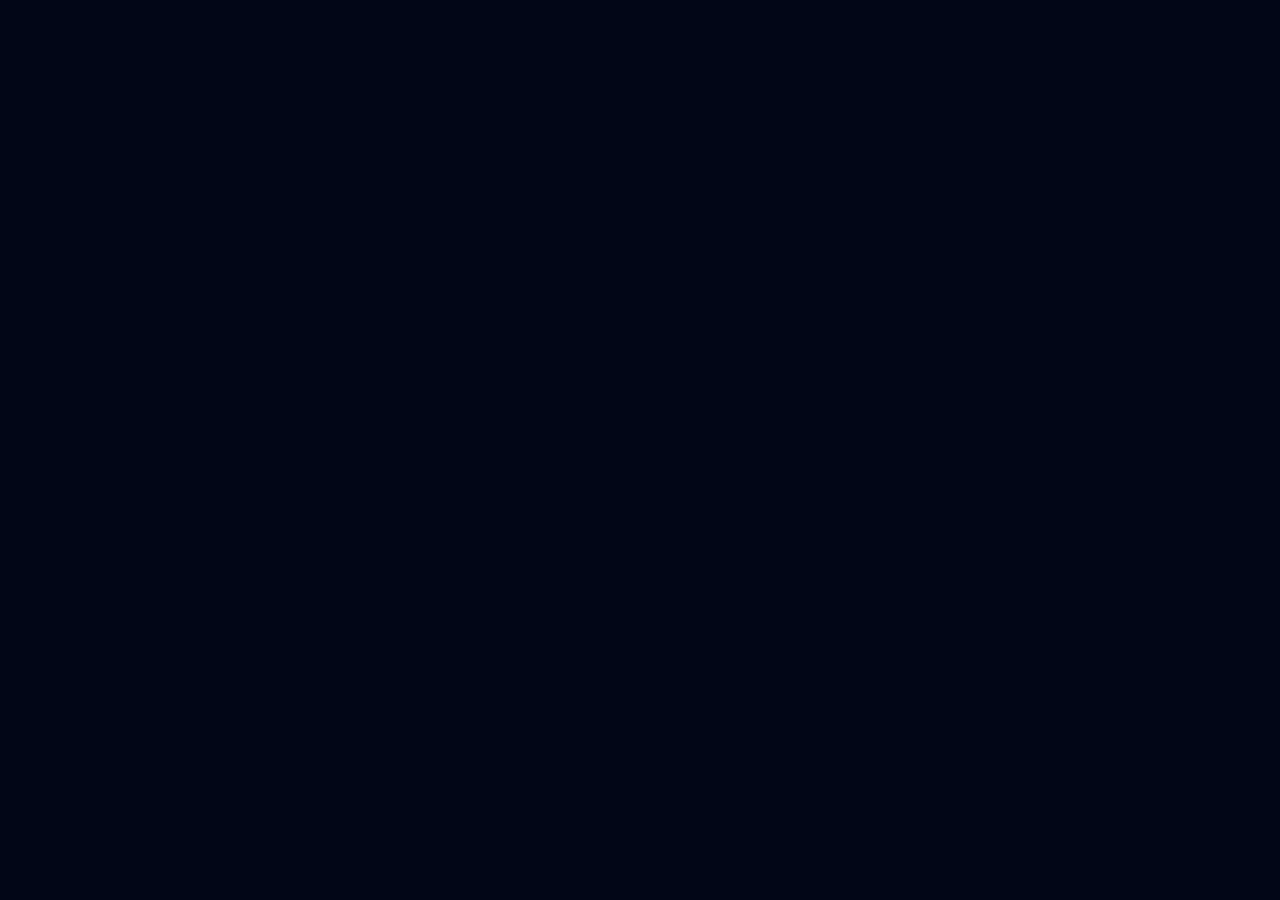
==== commit a14055fc: "Add Pack 002 media" ====
--- a/index.html
+++ b/index.html
@@ -1,52 +1,52 @@
-<!DOCTYPE html>
-<html lang="pt-BR">
-<head>
-  <meta charset="UTF-8" />
-  <meta name="viewport" content="width=device-width, initial-scale=1.0" />
-
+<!DOCTYPE html>
+<html lang="pt-BR">
+<head>
+  <meta charset="UTF-8" />
+  <meta name="viewport" content="width=device-width, initial-scale=1.0" />
+
   <title>Figurinha - Copa 2026</title>
 
   <script src="./assets/gsap.min.js"></script>
 
   <style>
-    :root {
-      --bg-1: #020617;
-      --gold: #ffd76a;
-      --gold-2: #ffb703;
-      --blue: #2f80ff;
-      --red: #ff3b5f;
-      --green: #00d084;
-      --white: #f8fafc;
-      --card-border: rgba(255, 255, 255, 0.22);
+    :root {
+      --bg-1: #020617;
+      --gold: #ffd76a;
+      --gold-2: #ffb703;
+      --blue: #2f80ff;
+      --red: #ff3b5f;
+      --green: #00d084;
+      --white: #f8fafc;
+      --card-border: rgba(255, 255, 255, 0.22);
       --pack-w: min(70vw, 285px);
       --pack-h: calc(var(--pack-w) * 1.38);
       --radius: 24px;
-    }
-
-    * {
-      box-sizing: border-box;
-      margin: 0;
-      padding: 0;
-    }
-
-    html,
-    body {
-      width: 100%;
-      min-height: 100%;
-      overflow-x: hidden;
-      font-family: Inter, ui-sans-serif, system-ui, -apple-system, BlinkMacSystemFont, "Segoe UI", sans-serif;
-      background: var(--bg-1);
-      color: var(--white);
-    }
-
-    body {
-      min-height: 100vh;
-    }
-
-    button {
-      font: inherit;
-    }
-
+    }
+
+    * {
+      box-sizing: border-box;
+      margin: 0;
+      padding: 0;
+    }
+
+    html,
+    body {
+      width: 100%;
+      min-height: 100%;
+      overflow-x: hidden;
+      font-family: Inter, ui-sans-serif, system-ui, -apple-system, BlinkMacSystemFont, "Segoe UI", sans-serif;
+      background: var(--bg-1);
+      color: var(--white);
+    }
+
+    body {
+      min-height: 100vh;
+    }
+
+    button {
+      font: inherit;
+    }
+
     .page {
       position: relative;
       min-height: 100vh;
@@ -56,88 +56,88 @@
       overflow-x: hidden;
       overflow-y: auto;
       background:
-        radial-gradient(circle at 50% 18%, rgba(47, 128, 255, 0.38), transparent 34%),
-        radial-gradient(circle at 8% 16%, rgba(255, 59, 95, 0.18), transparent 30%),
-        radial-gradient(circle at 92% 20%, rgba(0, 208, 132, 0.16), transparent 30%),
-        linear-gradient(180deg, #06122a 0%, #020617 68%, #01040b 100%);
-    }
-
-    .page::before {
-      content: "";
-      position: absolute;
-      inset: 0;
-      background-image:
-        linear-gradient(rgba(255, 255, 255, 0.035) 1px, transparent 1px),
-        linear-gradient(90deg, rgba(255, 255, 255, 0.035) 1px, transparent 1px);
-      background-size: 42px 42px;
-      mask-image: linear-gradient(to bottom, transparent, black 14%, black 68%, transparent);
-      pointer-events: none;
-    }
-
-    .stadium {
-      position: absolute;
-      inset: 0;
-      overflow: hidden;
-      pointer-events: none;
-    }
-
-    .stadium::before {
-      content: "";
-      position: absolute;
-      left: 50%;
-      bottom: -72px;
-      width: 120vw;
-      height: 230px;
-      transform: translateX(-50%);
-      border-radius: 50% 50% 0 0;
-      background:
-        radial-gradient(ellipse at center, rgba(0, 208, 132, 0.24), transparent 58%),
-        linear-gradient(180deg, rgba(4, 120, 87, 0.55), rgba(2, 6, 23, 0.95));
-      box-shadow: 0 -30px 100px rgba(0, 208, 132, 0.15);
-    }
-
-    .stadium-line {
-      position: absolute;
-      left: 50%;
-      bottom: 70px;
-      width: min(620px, 92vw);
-      height: 90px;
-      transform: translateX(-50%);
-      border: 2px solid rgba(255, 255, 255, 0.14);
-      border-bottom: none;
-      border-radius: 50% 50% 0 0;
-      opacity: 0.65;
-    }
-
-    .light {
-      position: absolute;
-      top: -80px;
-      width: 180px;
-      height: 82vh;
-      background: linear-gradient(to bottom, rgba(255, 255, 255, 0.24), transparent 78%);
-      filter: blur(18px);
-      opacity: 0.5;
-      transform-origin: top center;
-      mix-blend-mode: screen;
-    }
-
-    .light.left {
-      left: 5%;
-      transform: rotate(24deg);
-    }
-
-    .light.right {
-      right: 5%;
-      transform: rotate(-24deg);
-    }
-
-    .light.center {
-      left: 50%;
-      transform: translateX(-50%);
-      width: 220px;
-      opacity: 0.33;
-    }
-
+        radial-gradient(circle at 50% 18%, rgba(47, 128, 255, 0.38), transparent 34%),
+        radial-gradient(circle at 8% 16%, rgba(255, 59, 95, 0.18), transparent 30%),
+        radial-gradient(circle at 92% 20%, rgba(0, 208, 132, 0.16), transparent 30%),
+        linear-gradient(180deg, #06122a 0%, #020617 68%, #01040b 100%);
+    }
+
+    .page::before {
+      content: "";
+      position: absolute;
+      inset: 0;
+      background-image:
+        linear-gradient(rgba(255, 255, 255, 0.035) 1px, transparent 1px),
+        linear-gradient(90deg, rgba(255, 255, 255, 0.035) 1px, transparent 1px);
+      background-size: 42px 42px;
+      mask-image: linear-gradient(to bottom, transparent, black 14%, black 68%, transparent);
+      pointer-events: none;
+    }
+
+    .stadium {
+      position: absolute;
+      inset: 0;
+      overflow: hidden;
+      pointer-events: none;
+    }
+
+    .stadium::before {
+      content: "";
+      position: absolute;
+      left: 50%;
+      bottom: -72px;
+      width: 120vw;
+      height: 230px;
+      transform: translateX(-50%);
+      border-radius: 50% 50% 0 0;
+      background:
+        radial-gradient(ellipse at center, rgba(0, 208, 132, 0.24), transparent 58%),
+        linear-gradient(180deg, rgba(4, 120, 87, 0.55), rgba(2, 6, 23, 0.95));
+      box-shadow: 0 -30px 100px rgba(0, 208, 132, 0.15);
+    }
+
+    .stadium-line {
+      position: absolute;
+      left: 50%;
+      bottom: 70px;
+      width: min(620px, 92vw);
+      height: 90px;
+      transform: translateX(-50%);
+      border: 2px solid rgba(255, 255, 255, 0.14);
+      border-bottom: none;
+      border-radius: 50% 50% 0 0;
+      opacity: 0.65;
+    }
+
+    .light {
+      position: absolute;
+      top: -80px;
+      width: 180px;
+      height: 82vh;
+      background: linear-gradient(to bottom, rgba(255, 255, 255, 0.24), transparent 78%);
+      filter: blur(18px);
+      opacity: 0.5;
+      transform-origin: top center;
+      mix-blend-mode: screen;
+    }
+
+    .light.left {
+      left: 5%;
+      transform: rotate(24deg);
+    }
+
+    .light.right {
+      right: 5%;
+      transform: rotate(-24deg);
+    }
+
+    .light.center {
+      left: 50%;
+      transform: translateX(-50%);
+      width: 220px;
+      opacity: 0.33;
+    }
+
     .app {
       position: relative;
       z-index: 2;
@@ -146,8 +146,8 @@
       display: grid;
       place-items: center;
       perspective: 1200px;
-    }
-
+    }
+
     .stage {
       position: relative;
       width: 100%;
@@ -155,2121 +155,418 @@
       display: grid;
       place-items: center;
       perspective: 1100px;
-    }
-
-    .pack-button {
-      position: relative;
-      width: var(--pack-w);
-      height: var(--pack-h);
-      border: 0;
-      background: transparent;
-      cursor: pointer;
-      color: inherit;
-      transform-style: preserve-3d;
-      -webkit-tap-highlight-color: transparent;
-      filter: drop-shadow(0 34px 45px rgba(0, 0, 0, 0.5));
-      z-index: 5;
-    }
-
-    .pack-button:focus-visible {
-      outline: 3px solid rgba(255, 215, 106, 0.9);
-      outline-offset: 12px;
-      border-radius: var(--radius);
-    }
-
-    .pack-shell {
-      position: absolute;
-      inset: 0;
-      transform-style: preserve-3d;
-      border-radius: var(--radius);
-    }
-
-    .pack-shadow {
-      position: absolute;
-      left: 8%;
-      right: 8%;
-      bottom: -38px;
-      height: 46px;
-      border-radius: 999px;
-      background: radial-gradient(ellipse at center, rgba(0, 0, 0, 0.7), transparent 70%);
-      filter: blur(10px);
-      transform: translateZ(-60px);
-    }
-
-    .pack-base,
-    .pack-front,
-    .pack-piece {
-      position: absolute;
-      inset: 0;
-      overflow: hidden;
-      border-radius: var(--radius);
-      border: 1px solid rgba(255, 255, 255, 0.22);
-      background:
-        radial-gradient(circle at 20% 10%, rgba(255, 255, 255, 0.28), transparent 20%),
-        radial-gradient(circle at 80% 8%, rgba(0, 208, 132, 0.2), transparent 24%),
-        linear-gradient(135deg, rgba(255, 59, 95, 0.95) 0%, rgba(18, 77, 196, 0.98) 36%, rgba(3, 18, 44, 1) 64%, rgba(0, 208, 132, 0.78) 100%);
-      box-shadow:
-        inset 0 0 0 1px rgba(255, 255, 255, 0.12),
-        inset 0 26px 60px rgba(255, 255, 255, 0.08),
-        inset 0 -30px 80px rgba(0, 0, 0, 0.34),
-        0 30px 80px rgba(0, 0, 0, 0.46);
-      backface-visibility: hidden;
-    }
-
-    .pack-base {
-      transform: translateZ(-12px) scale(0.985);
-      filter: brightness(0.72);
-    }
-
-    .pack-front {
-      transform: translateZ(20px);
-    }
-
-    .pack-front::before,
-    .pack-piece::before {
-      content: "";
-      position: absolute;
-      inset: -40%;
-      background:
-        linear-gradient(115deg, transparent 0%, rgba(255, 255, 255, 0.04) 22%, rgba(255, 255, 255, 0.45) 34%, transparent 46%),
-        repeating-linear-gradient(60deg, rgba(255, 255, 255, 0.08) 0 1px, transparent 1px 13px);
-      transform: translateX(-36%) rotate(8deg);
-      animation: foilMove 4.8s linear infinite;
-      mix-blend-mode: screen;
-      opacity: 0.9;
-    }
-
-    .pack-front::after,
-    .pack-piece::after {
-      content: "";
-      position: absolute;
-      inset: 13px;
-      border-radius: calc(var(--radius) - 10px);
-      border: 1px solid rgba(255, 255, 255, 0.22);
-      box-shadow:
-        inset 0 0 24px rgba(255, 215, 106, 0.18),
-        0 0 30px rgba(47, 128, 255, 0.18);
-      pointer-events: none;
-    }
-
-    @keyframes foilMove {
-      0% {
-        transform: translateX(-42%) rotate(8deg);
-      }
-
-      100% {
-        transform: translateX(42%) rotate(8deg);
-      }
-    }
-
-    .pack-content {
-      position: absolute;
-      inset: 0;
-      display: grid;
-      grid-template-rows: auto 1fr auto;
-      padding: 24px 22px 22px;
-      isolation: isolate;
-    }
-
-    .pack-content::before {
-      content: "";
-      position: absolute;
-      left: 50%;
-      top: 50%;
-      width: 78%;
-      aspect-ratio: 1;
-      border-radius: 50%;
-      transform: translate(-50%, -45%);
-      background:
-        radial-gradient(circle, rgba(255, 215, 106, 0.45), transparent 60%),
-        conic-gradient(from 120deg, rgba(255, 255, 255, 0.12), rgba(255, 215, 106, 0.38), rgba(47, 128, 255, 0.22), rgba(255, 59, 95, 0.22), rgba(255, 255, 255, 0.12));
-      filter: blur(1px);
-      opacity: 0.95;
-      z-index: -1;
-    }
-
-    .pack-topline {
-      display: flex;
-      justify-content: space-between;
-      align-items: center;
-      gap: 10px;
-      font-size: 11px;
-      font-weight: 800;
-      letter-spacing: 0.14em;
-      text-transform: uppercase;
-      color: rgba(255, 255, 255, 0.82);
-    }
-
-    .mini-badge {
-      display: inline-flex;
-      align-items: center;
-      gap: 6px;
-      padding: 7px 9px;
-      border-radius: 999px;
-      background: rgba(255, 255, 255, 0.1);
-      border: 1px solid rgba(255, 255, 255, 0.18);
-      backdrop-filter: blur(8px);
-    }
-
-    .mini-badge span {
-      width: 8px;
-      height: 8px;
-      border-radius: 999px;
-      background: var(--gold);
-      box-shadow: 0 0 16px var(--gold);
-    }
-
-    .pack-center {
-      display: grid;
-      place-items: center;
-      text-align: center;
-      padding-top: 14px;
-    }
-
-    .world-ball {
-      position: relative;
-      width: 102px;
-      aspect-ratio: 1;
-      margin-bottom: 16px;
-      border-radius: 50%;
-      background:
-        radial-gradient(circle at 35% 28%, #ffffff 0 6%, transparent 7%),
-        radial-gradient(circle at 50% 50%, rgba(255, 255, 255, 0.95) 0 34%, transparent 35%),
-        conic-gradient(from 40deg, var(--red), var(--blue), var(--green), var(--gold), var(--red));
-      box-shadow:
-        0 0 34px rgba(255, 215, 106, 0.45),
-        inset 0 0 28px rgba(0, 0, 0, 0.18);
-    }
-
-    .world-ball::before,
-    .world-ball::after {
-      content: "";
-      position: absolute;
-      inset: 17%;
-      border-radius: 50%;
-      border: 2px solid rgba(2, 6, 23, 0.34);
-    }
-
-    .world-ball::after {
-      inset: 35% 8%;
-      height: 24%;
-      top: 38%;
-      border-left: 0;
-      border-right: 0;
-      border-radius: 0;
-      transform: rotate(-16deg);
-    }
-
+    }
+
+    .pack-button {
+      position: relative;
+      width: var(--pack-w);
+      height: var(--pack-h);
+      border: 0;
+      background: transparent;
+      cursor: pointer;
+      color: inherit;
+      transform-style: preserve-3d;
+      -webkit-tap-highlight-color: transparent;
+      filter: drop-shadow(0 34px 45px rgba(0, 0, 0, 0.5));
+      z-index: 5;
+    }
+
+    .pack-button:focus-visible {
+      outline: 3px solid rgba(255, 215, 106, 0.9);
+      outline-offset: 12px;
+      border-radius: var(--radius);
+    }
+
+    .pack-shell {
+      position: absolute;
+      inset: 0;
+      transform-style: preserve-3d;
+      border-radius: var(--radius);
+    }
+
+    .pack-shadow {
+      position: absolute;
+      left: 8%;
+      right: 8%;
+      bottom: -38px;
+      height: 46px;
+      border-radius: 999px;
+      background: radial-gradient(ellipse at center, rgba(0, 0, 0, 0.7), transparent 70%);
+      filter: blur(10px);
+      transform: translateZ(-60px);
+    }
+
+    .pack-base,
+    .pack-front,
+    .pack-piece {
+      position: absolute;
+      inset: 0;
+      overflow: hidden;
+      border-radius: var(--radius);
+      border: 1px solid rgba(255, 255, 255, 0.22);
+      background:
+        radial-gradient(circle at 20% 10%, rgba(255, 255, 255, 0.28), transparent 20%),
+        radial-gradient(circle at 80% 8%, rgba(0, 208, 132, 0.2), transparent 24%),
+        linear-gradient(135deg, rgba(255, 59, 95, 0.95) 0%, rgba(18, 77, 196, 0.98) 36%, rgba(3, 18, 44, 1) 64%, rgba(0, 208, 132, 0.78) 100%);
+      box-shadow:
+        inset 0 0 0 1px rgba(255, 255, 255, 0.12),
+        inset 0 26px 60px rgba(255, 255, 255, 0.08),
+        inset 0 -30px 80px rgba(0, 0, 0, 0.34),
+        0 30px 80px rgba(0, 0, 0, 0.46);
+      backface-visibility: hidden;
+    }
+
+    .pack-base {
+      transform: translateZ(-12px) scale(0.985);
+      filter: brightness(0.72);
+    }
+
+    .pack-front {
+      transform: translateZ(20px);
+    }
+
+    .pack-front::before,
+    .pack-piece::before {
+      content: "";
+      position: absolute;
+      inset: -40%;
+      background:
+        linear-gradient(115deg, transparent 0%, rgba(255, 255, 255, 0.04) 22%, rgba(255, 255, 255, 0.45) 34%, transparent 46%),
+        repeating-linear-gradient(60deg, rgba(255, 255, 255, 0.08) 0 1px, transparent 1px 13px);
+      transform: translateX(-36%) rotate(8deg);
+      animation: foilMove 4.8s linear infinite;
+      mix-blend-mode: screen;
+      opacity: 0.9;
+    }
+
+    .pack-front::after,
+    .pack-piece::after {
+      content: "";
+      position: absolute;
+      inset: 13px;
+      border-radius: calc(var(--radius) - 10px);
+      border: 1px solid rgba(255, 255, 255, 0.22);
+      box-shadow:
+        inset 0 0 24px rgba(255, 215, 106, 0.18),
+        0 0 30px rgba(47, 128, 255, 0.18);
+      pointer-events: none;
+    }
+
+    @keyframes foilMove {
+      0% {
+        transform: translateX(-42%) rotate(8deg);
+      }
+
+      100% {
+        transform: translateX(42%) rotate(8deg);
+      }
+    }
+
+    .pack-content {
+      position: absolute;
+      inset: 0;
+      display: grid;
+      grid-template-rows: auto 1fr auto;
+      padding: 24px 22px 22px;
+      isolation: isolate;
+    }
+
+    .pack-content::before {
+      content: "";
+      position: absolute;
+      left: 50%;
+      top: 50%;
+      width: 78%;
+      aspect-ratio: 1;
+      border-radius: 50%;
+      transform: translate(-50%, -45%);
+      background:
+        radial-gradient(circle, rgba(255, 215, 106, 0.45), transparent 60%),
+        conic-gradient(from 120deg, rgba(255, 255, 255, 0.12), rgba(255, 215, 106, 0.38), rgba(47, 128, 255, 0.22), rgba(255, 59, 95, 0.22), rgba(255, 255, 255, 0.12));
+      filter: blur(1px);
+      opacity: 0.95;
+      z-index: -1;
+    }
+
+    .pack-topline {
+      display: flex;
+      justify-content: space-between;
+      align-items: center;
+      gap: 10px;
+      font-size: 11px;
+      font-weight: 800;
+      letter-spacing: 0.14em;
+      text-transform: uppercase;
+      color: rgba(255, 255, 255, 0.82);
+    }
+
+    .mini-badge {
+      display: inline-flex;
+      align-items: center;
+      gap: 6px;
+      padding: 7px 9px;
+      border-radius: 999px;
+      background: rgba(255, 255, 255, 0.1);
+      border: 1px solid rgba(255, 255, 255, 0.18);
+      backdrop-filter: blur(8px);
+    }
+
+    .mini-badge span {
+      width: 8px;
+      height: 8px;
+      border-radius: 999px;
+      background: var(--gold);
+      box-shadow: 0 0 16px var(--gold);
+    }
+
+    .pack-center {
+      display: grid;
+      place-items: center;
+      text-align: center;
+      padding-top: 14px;
+    }
+
+    .world-ball {
+      position: relative;
+      width: 102px;
+      aspect-ratio: 1;
+      margin-bottom: 16px;
+      border-radius: 50%;
+      background:
+        radial-gradient(circle at 35% 28%, #ffffff 0 6%, transparent 7%),
+        radial-gradient(circle at 50% 50%, rgba(255, 255, 255, 0.95) 0 34%, transparent 35%),
+        conic-gradient(from 40deg, var(--red), var(--blue), var(--green), var(--gold), var(--red));
+      box-shadow:
+        0 0 34px rgba(255, 215, 106, 0.45),
+        inset 0 0 28px rgba(0, 0, 0, 0.18);
+    }
+
+    .world-ball::before,
+    .world-ball::after {
+      content: "";
+      position: absolute;
+      inset: 17%;
+      border-radius: 50%;
+      border: 2px solid rgba(2, 6, 23, 0.34);
+    }
+
+    .world-ball::after {
+      inset: 35% 8%;
+      height: 24%;
+      top: 38%;
+      border-left: 0;
+      border-right: 0;
+      border-radius: 0;
+      transform: rotate(-16deg);
+    }
+
     .pack-title {
       font-size: 38px;
       line-height: 0.84;
       font-weight: 950;
       letter-spacing: 0;
       text-transform: uppercase;
-      text-shadow:
-        0 5px 0 rgba(0, 0, 0, 0.18),
-        0 18px 32px rgba(0, 0, 0, 0.36);
-    }
-
+      text-shadow:
+        0 5px 0 rgba(0, 0, 0, 0.18),
+        0 18px 32px rgba(0, 0, 0, 0.36);
+    }
+
     .pack-title strong {
       display: block;
       color: var(--gold);
       letter-spacing: 0;
       text-shadow:
-        0 0 22px rgba(255, 215, 106, 0.48),
-        0 5px 0 rgba(0, 0, 0, 0.2);
-    }
-
-    .pack-subtitle {
-      margin-top: 14px;
-      display: inline-flex;
-      padding: 8px 12px;
-      border-radius: 999px;
-      background: rgba(2, 6, 23, 0.42);
-      border: 1px solid rgba(255, 255, 255, 0.18);
-      color: rgba(255, 255, 255, 0.82);
-      font-size: 11px;
-      font-weight: 850;
-      letter-spacing: 0.16em;
-      text-transform: uppercase;
-    }
-
-    .pack-bottom {
-      display: grid;
-      gap: 10px;
-    }
-
-    .color-strip {
-      display: grid;
-      grid-template-columns: 1fr 1fr 1fr;
-      height: 8px;
-      border-radius: 999px;
-      overflow: hidden;
-      background: rgba(255, 255, 255, 0.12);
-    }
-
-    .color-strip span:nth-child(1) {
-      background: var(--blue);
-    }
-
-    .color-strip span:nth-child(2) {
-      background: var(--gold);
-    }
-
-    .color-strip span:nth-child(3) {
-      background: var(--green);
-    }
-
-    .pack-small {
-      display: flex;
-      justify-content: space-between;
-      align-items: center;
-      color: rgba(255, 255, 255, 0.76);
-      font-size: 10px;
-      font-weight: 750;
-      letter-spacing: 0.1em;
-      text-transform: uppercase;
-    }
-
-    .barcode {
-      display: flex;
-      gap: 3px;
-      height: 22px;
-      opacity: 0.72;
-    }
-
-    .barcode i {
-      display: block;
-      width: 2px;
-      background: rgba(255, 255, 255, 0.8);
-      border-radius: 999px;
-    }
-
-    .barcode i:nth-child(2n) {
-      height: 14px;
-    }
-
-    .barcode i:nth-child(3n) {
-      width: 4px;
-    }
-
-    .tear-line {
-      position: absolute;
-      top: 22%;
-      left: 6%;
-      right: 6%;
-      height: 2px;
-      z-index: 8;
-      transform: scaleX(0);
-      transform-origin: left center;
-      background:
-        linear-gradient(90deg, transparent, rgba(255, 255, 255, 0.9), transparent),
-        repeating-linear-gradient(90deg, transparent 0 10px, rgba(255, 255, 255, 0.95) 10px 16px);
-      filter: drop-shadow(0 0 12px rgba(255, 255, 255, 0.85));
-      opacity: 0;
-    }
-
-    .pack-piece {
-      opacity: 0;
-      z-index: 7;
-      transform: translateZ(32px);
-      pointer-events: none;
-    }
-
-    .piece-top {
-      clip-path: polygon(0 0, 100% 0, 100% 25%, 72% 22%, 52% 26%, 32% 21%, 0 25%);
-      transform-origin: center 20%;
-    }
-
-    .piece-left {
-      clip-path: polygon(0 20%, 52% 25%, 45% 100%, 0 100%);
-      transform-origin: left center;
-    }
-
-    .piece-right {
-      clip-path: polygon(48% 25%, 100% 20%, 100% 100%, 55% 100%);
-      transform-origin: right center;
-    }
-
+        0 0 22px rgba(255, 215, 106, 0.48),
+        0 5px 0 rgba(0, 0, 0, 0.2);
+    }
+
+    .pack-subtitle {
+      margin-top: 14px;
+      display: inline-flex;
+      padding: 8px 12px;
+      border-radius: 999px;
+      background: rgba(2, 6, 23, 0.42);
+      border: 1px solid rgba(255, 255, 255, 0.18);
+      color: rgba(255, 255, 255, 0.82);
+      font-size: 11px;
+      font-weight: 850;
+      letter-spacing: 0.16em;
+      text-transform: uppercase;
+    }
+
+    .pack-bottom {
+      display: grid;
+      gap: 10px;
+    }
+
+    .color-strip {
+      display: grid;
+      grid-template-columns: 1fr 1fr 1fr;
+      height: 8px;
+      border-radius: 999px;
+      overflow: hidden;
+      background: rgba(255, 255, 255, 0.12);
+    }
+
+    .color-strip span:nth-child(1) {
+      background: var(--blue);
+    }
+
+    .color-strip span:nth-child(2) {
+      background: var(--gold);
+    }
+
+    .color-strip span:nth-child(3) {
+      background: var(--green);
+    }
+
+    .pack-small {
+      display: flex;
+      justify-content: space-between;
+      align-items: center;
+      color: rgba(255, 255, 255, 0.76);
+      font-size: 10px;
+      font-weight: 750;
+      letter-spacing: 0.1em;
+      text-transform: uppercase;
+    }
+
+    .barcode {
+      display: flex;
+      gap: 3px;
+      height: 22px;
+      opacity: 0.72;
+    }
+
+    .barcode i {
+      display: block;
+      width: 2px;
+      background: rgba(255, 255, 255, 0.8);
+      border-radius: 999px;
+    }
+
+    .barcode i:nth-child(2n) {
+      height: 14px;
+    }
+
+    .barcode i:nth-child(3n) {
+      width: 4px;
+    }
+
+    .tear-line {
+      position: absolute;
+      top: 22%;
+      left: 6%;
+      right: 6%;
+      height: 2px;
+      z-index: 8;
+      transform: scaleX(0);
+      transform-origin: left center;
+      background:
+        linear-gradient(90deg, transparent, rgba(255, 255, 255, 0.9), transparent),
+        repeating-linear-gradient(90deg, transparent 0 10px, rgba(255, 255, 255, 0.95) 10px 16px);
+      filter: drop-shadow(0 0 12px rgba(255, 255, 255, 0.85));
+      opacity: 0;
+    }
+
+    .pack-piece {
+      opacity: 0;
+      z-index: 7;
+      transform: translateZ(32px);
+      pointer-events: none;
+    }
+
+    .piece-top {
+      clip-path: polygon(0 0, 100% 0, 100% 25%, 72% 22%, 52% 26%, 32% 21%, 0 25%);
+      transform-origin: center 20%;
+    }
+
+    .piece-left {
+      clip-path: polygon(0 20%, 52% 25%, 45% 100%, 0 100%);
+      transform-origin: left center;
+    }
+
+    .piece-right {
+      clip-path: polygon(48% 25%, 100% 20%, 100% 100%, 55% 100%);
+      transform-origin: right center;
+    }
+
     .tap-hint {
       position: absolute;
       left: 50%;
       bottom: -58px;
-      transform: translateX(-50%);
-      display: inline-flex;
-      align-items: center;
-      gap: 8px;
-      padding: 11px 14px;
-      border-radius: 999px;
-      color: rgba(255, 255, 255, 0.86);
-      background: rgba(255, 255, 255, 0.08);
-      border: 1px solid rgba(255, 255, 255, 0.15);
-      box-shadow: 0 18px 45px rgba(0, 0, 0, 0.25);
-      backdrop-filter: blur(14px);
+      transform: translateX(-50%);
+      display: inline-flex;
+      align-items: center;
+      gap: 8px;
+      padding: 11px 14px;
+      border-radius: 999px;
+      color: rgba(255, 255, 255, 0.86);
+      background: rgba(255, 255, 255, 0.08);
+      border: 1px solid rgba(255, 255, 255, 0.15);
+      box-shadow: 0 18px 45px rgba(0, 0, 0, 0.25);
+      backdrop-filter: blur(14px);
       white-space: nowrap;
       font-size: 13px;
       font-weight: 700;
       letter-spacing: 0;
       pointer-events: auto;
     }
-
-    .tap-hint span {
-      width: 8px;
-      height: 8px;
-      border-radius: 999px;
-      background: var(--gold);
-      box-shadow: 0 0 18px var(--gold);
-    }
-
+
+    .tap-hint span {
+      width: 8px;
+      height: 8px;
+      border-radius: 999px;
+      background: var(--gold);
+      box-shadow: 0 0 18px var(--gold);
+    }
+
     .sticker-card {
       position: absolute;
       width: min(74vw, 312px);
       aspect-ratio: 0.68;
-      z-index: 4;
-      opacity: 0;
-      transform-style: preserve-3d;
-      border-radius: 28px;
-      padding: 12px;
-      background:
-        radial-gradient(circle at 50% 0%, rgba(255, 255, 255, 0.95), rgba(255, 255, 255, 0.7) 12%, rgba(255, 255, 255, 0) 36%),
-        linear-gradient(180deg, #ffffff 0%, #f8fbff 52%, #eef5ff 100%);
-      border: 1px solid rgba(255, 255, 255, 0.85);
-      box-shadow:
-        0 0 0 2px rgba(255, 255, 255, 0.45),
-        0 34px 90px rgba(0, 0, 0, 0.48),
-        0 0 80px rgba(255, 215, 106, 0.22);
-      overflow: hidden;
-      pointer-events: none;
-    }
-
-    .sticker-card::before {
-      content: "";
-      position: absolute;
-      inset: 0;
-      background:
-        radial-gradient(circle at 18% 18%, rgba(255, 59, 95, 0.18), transparent 20%),
-        radial-gradient(circle at 82% 20%, rgba(47, 128, 255, 0.18), transparent 21%),
-        radial-gradient(circle at 50% 90%, rgba(0, 208, 132, 0.14), transparent 24%);
-      pointer-events: none;
-    }
-
-    .sticker-card::after {
-      content: "";
-      position: absolute;
-      inset: 10px;
-      border-radius: 20px;
-      border: 1.5px solid rgba(18, 77, 196, 0.08);
-      box-shadow: inset 0 0 0 1px rgba(255, 255, 255, 0.7);
-      pointer-events: none;
-    }
-
-    .sticker-shine {
-      position: absolute;
-      top: -30%;
-      left: -85%;
-      z-index: 5;
-      width: 46%;
-      height: 165%;
-      background: linear-gradient(
-        90deg,
-        transparent,
-        rgba(255, 255, 255, 0.12),
-        rgba(255, 255, 255, 0.72),
-        rgba(255, 255, 255, 0.18),
-        transparent
-      );
-      transform: rotate(18deg);
-      filter: blur(1px);
-      opacity: 0;
-      pointer-events: none;
-      mix-blend-mode: screen;
-    }
-
-    .sticker-graphics {
-      position: absolute;
-      inset: 0;
-      overflow: hidden;
-      pointer-events: none;
-      z-index: 1;
-    }
-
-    .sticker-graphics .shape {
-      position: absolute;
-      border-radius: 999px;
-      filter: saturate(1.05);
-    }
-
-    .shape.red-1 {
-      width: 180px;
-      height: 180px;
-      left: -82px;
-      top: 110px;
-      background: radial-gradient(circle at 35% 35%, rgba(255, 59, 95, 0.92), rgba(255, 59, 95, 0.1) 68%, transparent 72%);
-    }
-
-    .shape.blue-1 {
-      width: 230px;
-      height: 230px;
-      right: -120px;
-      top: 84px;
-      background: radial-gradient(circle at 35% 35%, rgba(47, 128, 255, 0.94), rgba(47, 128, 255, 0.12) 70%, transparent 75%);
-    }
-
-    .shape.green-1 {
-      width: 220px;
-      height: 220px;
-      left: -100px;
-      bottom: -92px;
-      background: radial-gradient(circle at 45% 45%, rgba(0, 208, 132, 0.82), rgba(0, 208, 132, 0.08) 70%, transparent 74%);
-    }
-
-    .shape.gold-1 {
-      width: 200px;
-      height: 200px;
-      right: -90px;
-      bottom: -84px;
-      background: radial-gradient(circle at 40% 40%, rgba(255, 183, 3, 0.88), rgba(255, 183, 3, 0.08) 68%, transparent 73%);
-    }
-
-    .arc {
-      position: absolute;
-      border-radius: 999px;
-      border: 12px solid transparent;
-      opacity: 0.95;
-    }
-
-    .arc.a1 {
-      width: 250px;
-      height: 250px;
-      left: -112px;
-      top: 88px;
-      border-top-color: rgba(255, 59, 95, 0.86);
-      border-right-color: rgba(255, 59, 95, 0.72);
-      transform: rotate(8deg);
-    }
-
-    .arc.a2 {
-      width: 280px;
-      height: 280px;
-      right: -140px;
-      top: 58px;
-      border-left-color: rgba(47, 128, 255, 0.9);
-      border-bottom-color: rgba(47, 128, 255, 0.65);
-      transform: rotate(-20deg);
-    }
-
-    .arc.a3 {
-      width: 280px;
-      height: 280px;
-      left: 20px;
-      bottom: -162px;
-      border-top-color: rgba(0, 208, 132, 0.84);
-      border-right-color: rgba(255, 183, 3, 0.82);
-      transform: rotate(12deg);
-    }
-
-    .sticker-inner {
-      position: relative;
-      z-index: 2;
-      height: 100%;
-      display: grid;
-      grid-template-rows: auto minmax(0, 1fr) auto;
-      gap: 9px;
-      padding: 10px;
-      border-radius: 20px;
-    }
-
-    .sticker-head {
-      display: flex;
-      justify-content: space-between;
-      align-items: center;
-      gap: 10px;
-      min-height: 42px;
-    }
-
-    .album-seal {
-      display: inline-grid;
-      place-items: center;
-      min-width: 102px;
-      padding: 8px 12px;
-      border-radius: 999px;
-      background:
-        linear-gradient(180deg, rgba(255, 255, 255, 0.92), rgba(240, 247, 255, 0.82)),
-        radial-gradient(circle at 20% 20%, rgba(255, 215, 106, 0.6), transparent 50%);
-      border: 1px solid rgba(18, 77, 196, 0.16);
-      box-shadow:
-        0 10px 22px rgba(18, 77, 196, 0.1),
-        inset 0 0 0 1px rgba(255, 255, 255, 0.75);
-      color: #12366e;
-      font-size: 9px;
-      font-weight: 950;
-      letter-spacing: 0.12em;
-      line-height: 1.15;
-      text-align: center;
-      text-transform: uppercase;
-    }
-
-    .album-seal span {
-      color: #d32f55;
-      font-size: 8px;
-      letter-spacing: 0.14em;
-    }
-
-    .sticker-mark {
-      color: rgba(25, 64, 125, 0.75);
-      font-size: 10px;
-      font-weight: 950;
-      letter-spacing: 0.12em;
-      text-transform: uppercase;
-      text-align: right;
-      line-height: 1.15;
-    }
-
-    .photo-frame {
-      position: relative;
-      overflow: hidden;
-      border-radius: 22px;
-      border: 3px solid rgba(255, 255, 255, 0.92);
-      background:
-        radial-gradient(circle at 50% 20%, rgba(47, 128, 255, 0.18), transparent 42%),
-        linear-gradient(180deg, rgba(255, 255, 255, 0.9), rgba(240, 246, 255, 0.95));
-      box-shadow:
-        0 16px 34px rgba(18, 77, 196, 0.12),
-        inset 0 0 0 1px rgba(18, 77, 196, 0.08);
-      min-height: 0;
-    }
-
-    .photo-frame::before {
-      content: "";
-      position: absolute;
-      inset: auto 10% 0;
-      height: 42%;
-      border-radius: 50% 50% 0 0;
-      background: radial-gradient(ellipse at center, rgba(255, 215, 106, 0.22), transparent 64%);
-      z-index: 1;
-    }
-
-    .photo-frame img {
-      position: relative;
-      z-index: 2;
-      display: block;
-      width: 100%;
-      height: 100%;
-      object-fit: cover;
-      transform: scale(1.02);
-      filter: contrast(1.04) saturate(1.05);
-      opacity: 0;
-      transition: opacity 0.25s ease;
-    }
-
-    .photo-frame.loaded img {
-      opacity: 1;
-    }
-
-    .photo-fallback {
-      position: absolute;
-      inset: 0;
-      z-index: 2;
-      display: grid;
-      place-items: center;
-      gap: 6px;
-      padding: 16px;
-      text-align: center;
-      color: rgba(18, 54, 110, 0.72);
-      background:
-        radial-gradient(circle at 50% 34%, rgba(255, 255, 255, 0.82), transparent 16%),
-        linear-gradient(180deg, rgba(255, 255, 255, 0.2), rgba(47, 128, 255, 0.1));
-    }
-
-    .photo-fallback strong {
-      display: grid;
-      place-items: center;
-      width: 68px;
-      aspect-ratio: 1;
-      border-radius: 999px;
-      background: rgba(255, 255, 255, 0.78);
-      color: #174a9e;
-      font-size: 22px;
-      font-weight: 950;
-      box-shadow: inset 0 -8px 18px rgba(18, 77, 196, 0.1);
-    }
-
-    .photo-fallback span {
-      font-size: 10px;
-      font-weight: 900;
-      letter-spacing: 0.12em;
-      text-transform: uppercase;
-    }
-
-    .photo-frame.loaded .photo-fallback,
-    .photo-frame.error .photo-fallback {
-      display: none;
-    }
-
-    .photo-frame.error img {
-      display: none;
-    }
-
-    .photo-error {
-      position: absolute;
-      inset: 16px;
-      z-index: 4;
-      display: none;
-      place-items: center;
-      text-align: center;
-      padding: 16px;
-      border-radius: 18px;
-      background: rgba(255, 255, 255, 0.85);
-      border: 1px dashed rgba(18, 77, 196, 0.2);
-      color: #21314d;
-      font-size: 12px;
-      line-height: 1.45;
-    }
-
-    .photo-frame.error .photo-error {
-      display: grid;
-    }
-
-    .photo-error strong {
-      display: block;
-      margin-bottom: 6px;
-      color: #c6284c;
-      font-size: 13px;
-    }
-
-    .player-info {
-      position: relative;
-      display: grid;
-      grid-template-columns: 1fr;
-      gap: 7px;
-      padding: 12px;
-      border-radius: 20px;
-      background:
-        linear-gradient(180deg, rgba(255, 255, 255, 0.9), rgba(241, 247, 255, 0.82)),
-        radial-gradient(circle at 50% 0%, rgba(255, 215, 106, 0.22), transparent 62%);
-      border: 1px solid rgba(18, 77, 196, 0.14);
-      box-shadow:
-        0 12px 26px rgba(18, 77, 196, 0.1),
-        inset 0 0 0 1px rgba(255, 255, 255, 0.72);
-      text-align: center;
-    }
-
-    .player-info::before {
-      content: "";
-      position: absolute;
-      inset: 7px;
-      border-radius: 15px;
-      border: 1px solid rgba(18, 77, 196, 0.08);
-      pointer-events: none;
-    }
-
-    .player-info h2 {
-      color: #0e234a;
-      font-size: clamp(24px, 8vw, 32px);
-      line-height: 0.9;
-      letter-spacing: 0;
-      text-transform: uppercase;
-    }
-
-    .player-info p {
-      margin: 0;
-    }
-
-    .player-team {
-      justify-self: center;
-      min-width: min(100%, 142px);
-      padding: 6px 12px;
-      border-radius: 999px;
-      color: #9d1730;
-      background: rgba(255, 215, 106, 0.3);
-      border: 1px solid rgba(157, 23, 48, 0.12);
-      font-size: 12px;
-      font-weight: 950;
-      letter-spacing: 0.14em;
-      text-transform: uppercase;
-    }
-
-    .pack-results {
-      --result-gap: clamp(8px, 1.6vw, 12px);
-      position: absolute;
-      z-index: 5;
-      width: min(92vw, 520px, calc((100dvh - 120px - var(--result-gap)) * 0.68 + var(--result-gap)));
-      display: grid;
-      grid-template-columns: repeat(2, minmax(0, 1fr));
-      gap: var(--result-gap);
-      opacity: 0;
-      pointer-events: none;
-      transform: translateY(30px) scale(0.88);
-    }
-
-    .pack-results.is-visible {
-      pointer-events: auto;
-    }
-
-    .pack-results .sticker-card {
-      position: relative;
-      width: 100%;
-      opacity: 1;
-      border-radius: 18px;
-      padding: 7px;
-      box-shadow:
-        0 0 0 1px rgba(255, 255, 255, 0.42),
-        0 16px 42px rgba(0, 0, 0, 0.34),
-        0 0 34px rgba(255, 215, 106, 0.14);
-      transform: none;
-      pointer-events: auto;
-    }
-
-    .pack-results .sticker-card::after {
-      inset: 6px;
-      border-radius: 14px;
-    }
-
-    .pack-results .sticker-inner {
-      gap: 5px;
-      padding: 5px;
-      border-radius: 14px;
-    }
-
-    .pack-results .sticker-head {
-      min-height: 24px;
-      gap: 5px;
-    }
-
-    .pack-results .album-seal {
-      min-width: 66px;
-      padding: 5px 7px;
-      font-size: 6px;
-      letter-spacing: 0.1em;
-    }
-
-    .pack-results .album-seal span {
-      font-size: 5px;
-    }
-
-    .pack-results .sticker-mark {
-      font-size: 6px;
-      letter-spacing: 0.1em;
-    }
-
-    .pack-results .photo-frame {
-      border-width: 2px;
-      border-radius: 14px;
-    }
-
-    .pack-results .photo-error {
-      inset: 8px;
-      padding: 8px;
-      border-radius: 12px;
-      font-size: 9px;
-    }
-
-    .pack-results .photo-fallback {
-      padding: 8px;
-    }
-
-    .pack-results .photo-fallback strong {
-      width: 42px;
-      font-size: 15px;
-    }
-
-    .pack-results .photo-fallback span {
-      font-size: 7px;
-    }
-
-    .pack-results .player-info {
-      gap: 3px;
-      padding: 7px;
-      border-radius: 13px;
-    }
-
-    .pack-results .player-info::before {
-      inset: 4px;
-      border-radius: 10px;
-    }
-
-    .pack-results .player-info h2 {
-      font-size: clamp(13px, 2.5vw, 19px);
-      line-height: 0.92;
-    }
-
-    .pack-results .player-team {
-      min-width: 0;
-      padding: 4px 7px;
-      font-size: clamp(7px, 1.3vw, 9px);
-      letter-spacing: 0.1em;
-    }
-
-    .album-link {
-      position: fixed;
-      right: clamp(14px, 4vw, 28px);
-      bottom: clamp(14px, 4vh, 26px);
-      z-index: 12;
-      display: inline-flex;
-      align-items: center;
-      justify-content: center;
-      min-height: 46px;
-      padding: 14px 18px;
-      border-radius: 999px;
-      border: 1px solid rgba(255, 215, 106, 0.46);
-      background:
-        linear-gradient(180deg, rgba(255, 215, 106, 0.98), rgba(255, 183, 3, 0.94));
-      color: #11213f;
-      box-shadow:
-        0 18px 42px rgba(0, 0, 0, 0.34),
-        0 0 34px rgba(255, 215, 106, 0.24);
-      font-size: 12px;
-      font-weight: 950;
-      letter-spacing: 0.08em;
-      text-decoration: none;
-      text-transform: uppercase;
-      opacity: 0;
-      pointer-events: none;
-      transform: translateY(16px) scale(0.94);
-      transition:
-        opacity 240ms ease,
-        transform 240ms ease,
-        box-shadow 240ms ease;
-    }
-
-    .album-link.is-visible {
-      opacity: 1;
-      pointer-events: auto;
-      transform: translateY(0) scale(1);
-    }
-
-    .album-link:hover {
-      box-shadow:
-        0 20px 46px rgba(0, 0, 0, 0.38),
-        0 0 42px rgba(255, 215, 106, 0.34);
-      transform: translateY(-2px) scale(1.02);
-    }
-
-    @media (max-width: 759px) {
-      .album-link {
-        top: auto;
-        right: auto;
-        bottom: calc(env(safe-area-inset-bottom, 0px) + 14px);
-        left: 50%;
-        min-height: 42px;
-        padding: 12px 16px;
-        transform: translate(-50%, -10px) scale(0.94);
-      }
-
-      .album-link.is-visible {
-        transform: translate(-50%, 0) scale(1);
-      }
-
-      .album-link:hover {
-        transform: translate(-50%, -2px) scale(1.02);
-      }
-    }
-
-    .burst {
-      position: absolute;
-      inset: 0;
-      z-index: 6;
-      pointer-events: none;
-      overflow: visible;
-    }
-
-    .burst::before {
-      content: "";
-      position: absolute;
-      left: 50%;
-      top: 45%;
-      width: 30px;
-      aspect-ratio: 1;
-      border-radius: 50%;
-      transform: translate(-50%, -50%) scale(0);
-      background: radial-gradient(circle, rgba(255, 255, 255, 0.95), rgba(255, 215, 106, 0.52), transparent 70%);
-      filter: blur(4px);
-      opacity: 0;
-    }
-
-    .burst.active::before {
-      animation: flash 950ms ease-out both;
-    }
-
-    @keyframes flash {
-      0% {
-        opacity: 0;
-        transform: translate(-50%, -50%) scale(0.2);
-      }
-
-      25% {
-        opacity: 1;
-      }
-
-      100% {
-        opacity: 0;
-        transform: translate(-50%, -50%) scale(18);
-      }
-    }
-
-    .ray {
-      position: absolute;
-      left: 50%;
-      top: 45%;
-      width: 6px;
-      height: 260px;
-      transform-origin: center bottom;
-      border-radius: 999px;
-      background: linear-gradient(to top, rgba(255, 215, 106, 0.7), transparent);
-      opacity: 0;
-      filter: blur(2px);
-      mix-blend-mode: screen;
-    }
-
-    .confetti {
-      position: absolute;
-      left: 50%;
-      top: 48%;
-      width: 8px;
-      height: 14px;
-      border-radius: 3px;
-      opacity: 0;
-      will-change: transform, opacity;
-    }
-
-    .spark {
-      position: absolute;
-      width: 5px;
-      height: 5px;
-      border-radius: 999px;
-      background: white;
-      box-shadow: 0 0 18px white;
-      opacity: 0;
-    }
-
-    .firework {
-      position: absolute;
-      width: 12px;
-      height: 42px;
-      border-radius: 999px 999px 70% 70%;
-      opacity: 0;
-      background:
-        radial-gradient(circle at 50% 18%, #fff7c2 0 16%, currentColor 26%, rgba(255, 89, 0, 0.9) 58%, transparent 78%),
-        linear-gradient(to bottom, rgba(255, 244, 169, 0.95), currentColor 46%, transparent 100%);
-      box-shadow:
-        0 0 24px currentColor,
-        0 0 58px currentColor,
-        0 0 100px rgba(255, 92, 0, 0.85);
-      filter: saturate(1.45) brightness(1.18);
-      mix-blend-mode: screen;
-      transform-origin: center bottom;
-      will-change: transform, opacity;
-    }
-
-    .firework-core {
-      position: absolute;
-      width: 142px;
-      aspect-ratio: 1;
-      border: 2px solid currentColor;
-      border-radius: 999px;
-      opacity: 0;
-      background: radial-gradient(circle, rgba(255, 245, 186, 0.42), rgba(255, 122, 0, 0.16) 38%, transparent 66%);
-      filter:
-        drop-shadow(0 0 24px currentColor)
-        drop-shadow(0 0 62px rgba(255, 95, 0, 0.95));
-      mix-blend-mode: screen;
-      will-change: transform, opacity;
-    }
-
-    @media (max-width: 759px) {
-      .ray,
-      .firework,
-      .firework-core,
-      .light {
-        mix-blend-mode: normal;
-      }
-
-      .ray {
-        filter: blur(1px);
-      }
-
-      .firework {
-        width: 8px;
-        height: 28px;
-        box-shadow:
-          0 0 16px currentColor,
-          0 0 34px rgba(255, 92, 0, 0.62);
-        filter: none;
-      }
-
-      .firework-core {
-        width: 86px;
-        filter: none;
-      }
-
-      .light {
-        opacity: 0.28;
-        filter: blur(10px);
-      }
-    }
-
-    @media (min-width: 760px) {
-      :root {
-        --pack-w: min(36vw, 30rem, calc((100dvh - 100px) / 1.38));
-        --radius: 30px;
-      }
-
-      html,
-      body {
-        height: 100%;
-      }
-
-      .page {
-        height: 100dvh;
-        min-height: 0;
-        padding: 20px 28px 18px;
-        overflow: hidden;
-      }
-
-      .app {
-        width: min(100%, 860px);
-        height: 100%;
-        min-height: 0;
-      }
-
-      .stage {
-        height: 100%;
-        min-height: 0;
-      }
-
-      .pack-title {
-        font-size: 46px;
-      }
-
-      .sticker-card {
-        width: min(76vw, 330px, calc((100dvh - 154px) * 0.68));
-      }
-
-      .player-info h2 {
-        font-size: 30px;
-      }
-
-      .tap-hint {
-        bottom: clamp(-48px, -5vh, -34px);
-      }
-    }
-
-    @media (prefers-reduced-motion: reduce) {
-      *,
-      *::before,
-      *::after {
-        animation-duration: 0.001ms !important;
-        animation-iteration-count: 1 !important;
-        scroll-behavior: auto !important;
-      }
-    }
-  </style>
-</head>
-
-<body>
-  <div class="page">
-    <div class="stadium" aria-hidden="true">
-      <div class="light left"></div>
-      <div class="light center"></div>
-      <div class="light right"></div>
-      <div class="stadium-line"></div>
-    </div>
-
-    <main class="app">
-      <section class="stage" aria-label="Animação de abertura de pacote">
-        <div class="burst" id="burst"></div>
-
-        <article class="sticker-card" id="stickerCard" aria-live="polite">
-          <div class="sticker-shine" id="stickerShine"></div>
-
-          <div class="sticker-graphics" aria-hidden="true">
-            <span class="shape red-1"></span>
-            <span class="shape blue-1"></span>
-            <span class="shape green-1"></span>
-            <span class="shape gold-1"></span>
-
-            <span class="arc a1"></span>
-            <span class="arc a2"></span>
-            <span class="arc a3"></span>
-          </div>
-
-          <div class="sticker-inner">
-            <div class="sticker-head">
-              <div class="album-seal">
-                Copa 2026
-                <span>T.I Integrado</span>
-              </div>
-
-              <div class="sticker-mark">
-                Collector<br />
-                Edition
-              </div>
-            </div>
-
-            <div class="photo-frame" id="photoFrame">
-              <img id="stickerPhoto" src="" alt="Foto da figurinha" />
-              <div class="photo-fallback" id="photoFallback" aria-hidden="true">
-                <strong>TI</strong>
-                <span>Foto em breve</span>
-              </div>
-
-              <div class="photo-error" id="photoError">
-                <div>
-                  <strong>Foto não carregou</strong>
-                  Verifique se o caminho da imagem está correto.
-                </div>
-              </div>
-            </div>
-
-            <div class="player-info">
-              <h2 id="playerName">Figurinha 01</h2>
-              <p class="player-team" id="playerTeam">Novo pack</p>
-            </div>
-          </div>
-        </article>
-
-        <div class="pack-results" id="packResults" aria-live="polite" aria-label="Figurinhas reveladas"></div>
-
-        <button class="pack-button" id="packButton" type="button" aria-label="Abrir figurinha">
-          <div class="pack-shell" id="packShell">
-            <div class="pack-shadow"></div>
-
-            <div class="pack-base"></div>
-
-            <div class="pack-front" id="packFront">
-              <div class="pack-content">
-                <div class="pack-topline">
-                  <span class="mini-badge"><span></span>Copa 2026</span>
-                  <span>Premium</span>
-                </div>
-
-                <div class="pack-center">
-                  <div class="world-ball" aria-hidden="true"></div>
-
-                  <div class="pack-title">
-                    World
-                    <strong>Pack</strong>
-                  </div>
-
-                  <div class="pack-subtitle">T.I Integrado Edition</div>
-                </div>
-
-                <div class="pack-bottom">
-                  <div class="color-strip">
-                    <span></span>
-                    <span></span>
-                    <span></span>
-                  </div>
-
-                  <div class="pack-small">
-                    <span>4 figurinhas especiais</span>
-
-                    <div class="barcode" aria-hidden="true">
-                      <i></i><i></i><i></i><i></i><i></i><i></i><i></i><i></i>
-                      <i></i><i></i><i></i><i></i><i></i><i></i><i></i>
-                    </div>
-                  </div>
-                </div>
-              </div>
-            </div>
-
-            <div class="pack-piece piece-top"></div>
-            <div class="pack-piece piece-left"></div>
-            <div class="pack-piece piece-right"></div>
-
-            <div class="tear-line" id="tearLine"></div>
-
-            <div class="tap-hint" id="tapHint">
-              <span></span>
-              Toque para abrir
-            </div>
-          </div>
-        </button>
-      </section>
-    </main>
-
-    <a class="album-link" id="albumLink" href="./album.html">Ver &aacute;lbum</a>
-  </div>
-
-  <script>
-    const CONFIG = {
-      audioAbertura: "./assets/WhatsApp%20Video%202026-05-28%20at%2016.10.52.mp4",
-      figurinhas: [
-        {
-          nome: "Miguel",
-          time: "AI Lab",
-          foto: "./assets/pack-001-miguel.jpg"
-        },
-        {
-          nome: "Carlos",
-          time: "Central",
-          foto: "./assets/pack-001-carlos.jpg"
-        },
-        {
-          nome: "Vand\u00e3o",
-          time: "ERP",
-          foto: "./assets/pack-001-vandao.jpg"
-        },
-        {
-          nome: "Gustavo",
-          time: "Dados",
-          foto: "./assets/pack-001-gustavo.jpg"
-        }
-      ]
-    };
-
-    const packButton = document.querySelector("#packButton");
-    const packShell = document.querySelector("#packShell");
-    const packFront = document.querySelector("#packFront");
-    const stickerCard = document.querySelector("#stickerCard");
-    const stickerShine = document.querySelector("#stickerShine");
-    const stickerPhoto = document.querySelector("#stickerPhoto");
-    const photoFrame = document.querySelector("#photoFrame");
-    const photoError = document.querySelector("#photoError");
-    const photoFallback = document.querySelector("#photoFallback");
-    const packResults = document.querySelector("#packResults");
-    const albumLink = document.querySelector("#albumLink");
-    const playerName = document.querySelector("#playerName");
-    const playerTeam = document.querySelector("#playerTeam");
-    const tapHint = document.querySelector("#tapHint");
-    const tearLine = document.querySelector("#tearLine");
-    const burst = document.querySelector("#burst");
-    const pieces = gsap.utils.toArray(".pack-piece");
-    const stickerOpenAudio = new Audio(CONFIG.audioAbertura);
-    stickerOpenAudio.preload = "auto";
-    stickerOpenAudio.loop = false;
-    const lightEffectsQuery = window.matchMedia("(max-width: 759px), (pointer: coarse)");
-    const reduceMotionQuery = window.matchMedia("(prefers-reduced-motion: reduce)");
-
-    let opened = false;
-    let stickerAudioPlayed = false;
-
-    function shouldUseLightEffects() {
-      return lightEffectsQuery.matches || reduceMotionQuery.matches;
-    }
-
-    function encodeFilePath(path) {
-      return encodeURI(path).replace(/#/g, "%23");
-    }
-
-    function normalizeImagePath(path) {
-      let imagePath = String(path || "").trim();
-
-      if (!imagePath) return "";
-
-      imagePath = imagePath.replaceAll("\\", "/");
-
-      return encodeFilePath(imagePath);
-    }
-
-    function normalizeSticker(sticker, index) {
-      return {
-        nome: sticker?.nome || `Figurinha ${String(index + 1).padStart(2, "0")}`,
-        time: sticker?.time || "Novo pack",
-        foto: sticker?.foto || ""
-      };
-    }
-
-    function getPackStickers() {
-      return Array.from({ length: 4 }, function (_, index) {
-        return normalizeSticker(CONFIG.figurinhas?.[index], index);
-      });
-    }
-
-    function applyPhoto(frame, image, errorBox, sticker) {
-      const imagePath = normalizeImagePath(sticker.foto);
-
-      frame.classList.remove("loaded", "error", "placeholder");
-      errorBox.removeAttribute("style");
-      image.removeAttribute("src");
-      image.alt = sticker.nome ? `Foto de ${sticker.nome}` : "Foto da figurinha";
-
-      if (!imagePath) {
-        frame.classList.add("placeholder");
-        return;
-      }
-
-      image.onload = function () {
-        frame.classList.add("loaded");
-        frame.classList.remove("error", "placeholder");
-      };
-
-      image.onerror = function () {
-        frame.classList.add("error");
-        frame.classList.remove("loaded", "placeholder");
-
-        errorBox.innerHTML = `
-          <div>
-            <strong>Foto nÃ£o carregou</strong>
-            Caminho usado:<br>
-            <span style="word-break: break-word;">${imagePath || "vazio"}</span>
-          </div>
-        `;
-
-        console.error("A imagem da figurinha nÃ£o carregou. Caminho usado:", imagePath);
-      };
-
-      image.src = imagePath;
-    }
-
-    function applySticker(index) {
-      const sticker = getPackStickers()[index];
-
-      playerName.textContent = sticker.nome;
-      playerTeam.textContent = sticker.time;
-      applyPhoto(photoFrame, stickerPhoto, photoError, sticker);
-    }
-
-    function renderStickerCard(sticker, index) {
-      const imagePath = normalizeImagePath(sticker.foto);
-      const imageMarkup = imagePath
-        ? `<img class="result-photo" src="${imagePath}" alt="Foto de ${sticker.nome}" />`
-        : "";
-      const frameClass = imagePath ? "photo-frame" : "photo-frame placeholder";
-
-      return `
-        <article class="sticker-card result-card" aria-label="${sticker.nome}">
-          <div class="sticker-shine"></div>
-          <div class="sticker-graphics" aria-hidden="true">
-            <span class="shape red-1"></span>
-            <span class="shape blue-1"></span>
-            <span class="shape green-1"></span>
-            <span class="shape gold-1"></span>
-            <span class="arc a1"></span>
-            <span class="arc a2"></span>
-            <span class="arc a3"></span>
-          </div>
-          <div class="sticker-inner">
-            <div class="sticker-head">
-              <div class="album-seal">
-                Copa 2026
-                <span>${String(index + 1).padStart(2, "0")} / 04</span>
-              </div>
-              <div class="sticker-mark">
-                Pack<br />
-                Reveal
-              </div>
-            </div>
-            <div class="${frameClass}">
-              ${imageMarkup}
-              <div class="photo-fallback" aria-hidden="true">
-                <strong>TI</strong>
-                <span>Foto em breve</span>
-              </div>
-              <div class="photo-error">
-                <div>
-                  <strong>Foto nÃ£o carregou</strong>
-                  Verifique o arquivo.
-                </div>
-              </div>
-            </div>
-            <div class="player-info">
-              <h2>${sticker.nome}</h2>
-              <p class="player-team">${sticker.time}</p>
-            </div>
-          </div>
-        </article>
-      `;
-    }
-
-    function renderPackResults() {
-      const stickers = getPackStickers();
-      packResults.innerHTML = stickers.map(renderStickerCard).join("");
-
-      packResults.querySelectorAll(".result-photo").forEach(function (image) {
-        const frame = image.closest(".photo-frame");
-        const errorBox = frame.querySelector(".photo-error");
-
-        image.addEventListener("load", function () {
-          frame.classList.add("loaded");
-          frame.classList.remove("error", "placeholder");
-        });
-
-        image.addEventListener("error", function () {
-          frame.classList.add("error");
-          frame.classList.remove("loaded", "placeholder");
-          errorBox.style.display = "grid";
-        });
-
-        if (image.complete && image.naturalWidth > 0) {
-          frame.classList.add("loaded");
-        }
-      });
-    }
-
-    function preloadPackImages() {
-      getPackStickers().forEach(function (sticker) {
-        const imagePath = normalizeImagePath(sticker.foto);
-
-        if (!imagePath) return;
-
-        const image = new Image();
-        image.src = imagePath;
-      });
-    }
-
-    function createRays() {
-      const total = 18;
-
-      for (let i = 0; i < total; i++) {
-        const ray = document.createElement("span");
-        ray.className = "ray";
-        ray.style.transform = `translate(-50%, -100%) rotate(${(360 / total) * i}deg)`;
-        burst.appendChild(ray);
-      }
-    }
-
-    function createConfetti() {
-      const colors = ["#ffd76a", "#ff3b5f", "#2f80ff", "#00d084", "#ffffff"];
-      const lightEffects = shouldUseLightEffects();
-      const total = lightEffects ? 22 : 90;
-
-      for (let i = 0; i < total; i++) {
-        const piece = document.createElement("span");
-        piece.className = "confetti";
-        piece.style.background = colors[Math.floor(Math.random() * colors.length)];
-        burst.appendChild(piece);
-
-        const angle = Math.random() * Math.PI * 2;
-        const distance = lightEffects ? gsap.utils.random(70, 190) : gsap.utils.random(100, 360);
-        const x = Math.cos(angle) * distance;
-        const y = Math.sin(angle) * distance - (lightEffects ? gsap.utils.random(24, 92) : gsap.utils.random(40, 180));
-
-        gsap.fromTo(
-          piece,
-          {
-            x: 0,
-            y: 0,
-            scale: gsap.utils.random(0.6, 1.4),
-            rotation: gsap.utils.random(-120, 120),
-            opacity: 1
-          },
-          {
-            x,
-            y,
-            rotation: gsap.utils.random(280, 980),
-            opacity: 0,
-            duration: lightEffects ? gsap.utils.random(0.9, 1.55) : gsap.utils.random(1.35, 2.4),
-            ease: "power3.out",
-            onComplete: function () {
-              piece.remove();
-            }
-          }
-        );
-      }
-    }
-
-    function createSparks() {
-      const lightEffects = shouldUseLightEffects();
-      const total = lightEffects ? 10 : 36;
-
-      for (let i = 0; i < total; i++) {
-        const spark = document.createElement("span");
-        spark.className = "spark";
-        burst.appendChild(spark);
-
-        const angle = Math.random() * Math.PI * 2;
-        const distance = lightEffects ? gsap.utils.random(42, 130) : gsap.utils.random(60, 280);
-
-        gsap.fromTo(
-          spark,
-          {
-            left: "50%",
-            top: "45%",
-            x: 0,
-            y: 0,
-            scale: 0,
-            opacity: 1
-          },
-          {
-            x: Math.cos(angle) * distance,
-            y: Math.sin(angle) * distance,
-            scale: gsap.utils.random(0.7, 1.8),
-            opacity: 0,
-            duration: lightEffects ? gsap.utils.random(0.45, 0.9) : gsap.utils.random(0.7, 1.35),
-            ease: "power2.out",
-            onComplete: function () {
-              spark.remove();
-            }
-          }
-        );
-      }
-    }
-
-    function createSideFireworks() {
-      const colors = ["#fff0a6", "#ffd76a", "#ff9f1c", "#ff5a1f", "#ff2f1f"];
-      const lightEffects = shouldUseLightEffects();
-      const origins = lightEffects ? [
-        { left: "18%", top: "45%" },
-        { left: "82%", top: "45%" }
-      ] : [
-        { left: "16%", top: "38%" },
-        { left: "84%", top: "38%" },
-        { left: "22%", top: "58%" },
-        { left: "78%", top: "58%" },
-        { left: "12%", top: "50%" },
-        { left: "88%", top: "50%" }
-      ];
-
-      origins.forEach(function (origin, originIndex) {
-        const core = document.createElement("span");
-        const coreColor = colors[originIndex % colors.length];
-        core.className = "firework-core";
-        core.style.left = origin.left;
-        core.style.top = origin.top;
-        core.style.color = coreColor;
-        burst.appendChild(core);
-
-        gsap.fromTo(
-          core,
-          {
-            xPercent: -50,
-            yPercent: -50,
-            scale: 0.12,
-            opacity: 0.95
-          },
-          {
-            scale: lightEffects ? 1.05 : 1.65,
-            opacity: 0,
-            duration: lightEffects ? 0.72 : 1.05,
-            delay: originIndex * 0.08,
-            ease: "power2.out",
-            onComplete: function () {
-              core.remove();
-            }
-          }
-        );
-
-        const total = lightEffects ? 10 : 34;
-
-        for (let i = 0; i < total; i++) {
-          const firework = document.createElement("span");
-          const color = colors[(i + originIndex) % colors.length];
-          firework.className = "firework";
-          firework.style.left = origin.left;
-          firework.style.top = origin.top;
-          firework.style.background = color;
-          firework.style.color = color;
-          burst.appendChild(firework);
-
-          const angle = Math.random() * Math.PI * 2;
-          const distance = lightEffects ? gsap.utils.random(56, 136) : gsap.utils.random(92, 245);
-
-          gsap.fromTo(
-            firework,
-            {
-              x: 0,
-              y: 0,
-              scale: 0,
-              rotation: (angle * 180) / Math.PI,
-              opacity: 1
-            },
-          {
-            x: Math.cos(angle) * distance,
-            y: Math.sin(angle) * distance - (lightEffects ? gsap.utils.random(4, 22) : gsap.utils.random(8, 46)),
-            scale: lightEffects ? gsap.utils.random(0.56, 1.08) : gsap.utils.random(0.72, 1.65),
-            rotation: (angle * 180) / Math.PI + gsap.utils.random(-95, 95),
-            opacity: 0,
-            duration: lightEffects ? gsap.utils.random(0.72, 1.18) : gsap.utils.random(1.15, 1.9),
-            delay: originIndex * 0.08,
-            ease: "expo.out",
-            onComplete: function () {
-              firework.remove();
-            }
-            }
-          );
-        }
-      });
-    }
-
-    function resetInitialAnimationState() {
-      opened = false;
-      packButton.disabled = false;
-      burst.classList.remove("active");
-      packResults.innerHTML = "";
-      packResults.classList.remove("is-visible");
-      albumLink.classList.remove("is-visible");
-
-      gsap.set(packResults, {
-        autoAlpha: 0,
-        y: 30,
-        scale: 0.88
-      });
-
-      gsap.set(packButton, {
-        autoAlpha: 1,
-        scale: 1,
-        x: 0,
-        y: 0,
-        rotation: 0,
-        rotationX: 0,
-        rotationY: 0
-      });
-
-      gsap.set(packShell, {
-        autoAlpha: 1,
-        scale: 1,
-        x: 0,
-        y: 0,
-        rotation: 0,
-        rotationX: 0,
-        rotationY: 0,
-        transformPerspective: 1000
-      });
-
-      gsap.set(packFront, {
-        autoAlpha: 1,
-        scale: 1,
-        x: 0,
-        y: 0,
-        rotation: 0,
-        rotationX: 0,
-        rotationY: 0
-      });
-
-      gsap.set(pieces, {
-        autoAlpha: 0,
-        x: 0,
-        y: 0,
-        rotation: 0,
-        rotationX: 0,
-        rotationY: 0,
-        scale: 1
-      });
-
-      gsap.set(tearLine, {
-        autoAlpha: 0,
-        scaleX: 0
-      });
-
-      gsap.set(tapHint, {
-        autoAlpha: 1,
-        y: 0
-      });
-
-      gsap.set(stickerCard, {
-        autoAlpha: 0,
-        y: 190,
-        scale: 0.1,
-        rotation: -1260,
-        rotationX: 78,
-        rotationY: -420,
-        filter: "blur(16px)",
-        transformPerspective: 1200,
-        transformOrigin: "50% 50%"
-      });
-
-      gsap.set(stickerShine, {
-        x: "-180%",
-        opacity: 0
-      });
-
-      gsap.set(".ray", {
-        opacity: 0,
-        scaleY: 0.2
-      });
-    }
-
-    function startIdlePackAnimation() {
-      gsap.to(packShell, {
-        y: -8,
-        rotationY: 4,
-        duration: 2.3,
-        repeat: -1,
-        yoyo: true,
-        ease: "sine.inOut"
-      });
-
-      gsap.to(".world-ball", {
-        rotation: 360,
-        duration: 12,
-        repeat: -1,
-        ease: "none"
-      });
-    }
-
-    function playStickerShine() {
-      gsap.killTweensOf(stickerShine);
-      gsap.fromTo(
-        stickerShine,
-        {
-          x: "-180%",
-          opacity: 0
-        },
-        {
-          x: "420%",
-          opacity: 1,
-          duration: 1.05,
-          ease: "power2.inOut",
-          repeat: 1,
-          repeatDelay: 0.45,
-          yoyo: false,
-          onComplete: function () {
-            gsap.set(stickerShine, {
-              opacity: 0,
-              x: "-180%"
-            });
-          }
-        }
-      );
-    }
-
-    function loopStickerShine() {
-      gsap.killTweensOf(stickerShine);
-      gsap.fromTo(
-        stickerShine,
-        {
-          x: "-190%",
-          opacity: 0
-        },
-        {
-          x: "430%",
-          opacity: 0.92,
-          duration: 1.35,
-          ease: "power2.inOut",
-          repeat: -1,
-          repeatDelay: 1.15,
-          onRepeat: function () {
-            gsap.set(stickerShine, {
-              opacity: 0,
-              x: "-190%"
-            });
-          }
-        }
-      );
-    }
-
-    function loopResultShines() {
-      const shines = packResults.querySelectorAll(".sticker-shine");
-      const lightEffects = shouldUseLightEffects();
-
-      gsap.killTweensOf(shines);
-
-      shines.forEach(function (shine, index) {
-        gsap.fromTo(
-          shine,
-          {
-            x: "-190%",
-            opacity: 0
-          },
-          {
-            x: "430%",
-            opacity: 0.72,
-            duration: 1.15,
-            delay: index * 0.18,
-            ease: "power2.inOut",
-            repeat: lightEffects ? 2 : -1,
-            repeatDelay: lightEffects ? 2.4 : 1.8,
-            onRepeat: function () {
-              gsap.set(shine, {
-                opacity: 0,
-                x: "-190%"
-              });
-            }
-          }
-        );
-      });
-    }
-
-    function prepareStickerReveal(index) {
-      applySticker(index);
-      gsap.killTweensOf(stickerShine);
-      gsap.set(stickerShine, {
-        x: "-180%",
-        opacity: 0
-      });
-    }
-
-    function addStickerReveal(tl, index, total) {
-      const isLast = index === total - 1;
-
-      tl.add(function () {
-        prepareStickerReveal(index);
-      });
-
-      tl.set(stickerCard, {
-        autoAlpha: 1,
-        y: 150,
-        scale: 0.12,
-        rotation: -1260,
-        rotationX: 78,
-        rotationY: -420,
-        filter: "blur(16px)"
-      });
-
-      tl.to(stickerCard, {
-        y: 96,
-        scale: 0.28,
-        rotation: -900,
-        rotationX: 62,
-        rotationY: -300,
-        filter: "blur(13px)",
-        duration: 0.55,
-        ease: "power2.out"
-      });
-
-      tl.to(stickerCard, {
-        y: 32,
-        scale: 0.62,
-        rotation: -405,
-        rotationX: 38,
-        rotationY: -155,
-        filter: "blur(8px)",
-        duration: 0.72,
-        ease: "power2.inOut"
-      });
-
-      tl.to(stickerCard, {
-        y: -12,
-        scale: 1,
-        rotation: 0,
-        rotationX: 0,
-        rotationY: 0,
-        filter: "blur(0px)",
-        duration: 0.88,
-        ease: "back.out(1.45)"
-      });
-
-      tl.add(createSparks, "-=0.2");
-      tl.add(playStickerShine, "-=0.18");
-
-      if (isLast) {
-        if (!shouldUseLightEffects()) {
-          tl.add(createSideFireworks, ">-0.02");
-        }
-        return;
-      }
-
-      tl.to(stickerCard, {
-        autoAlpha: 0,
-        y: -96,
-        scale: 0.58,
-        rotation: 16,
-        filter: "blur(6px)",
-        duration: 0.42,
-        ease: "power2.in"
-      }, "+=0.18");
-    }
-
-    function playStickerOpenAudio() {
-      if (stickerAudioPlayed) return;
-
-      stickerAudioPlayed = true;
-      stickerOpenAudio.currentTime = 0;
-      stickerOpenAudio.play().catch(function () {});
-    }
-
-    function openPack() {
-      if (opened) return;
-
-      const stickers = getPackStickers();
-
-      opened = true;
-      packButton.disabled = true;
-      playStickerOpenAudio();
-
-      gsap.killTweensOf(packShell);
-      gsap.killTweensOf(stickerCard);
-      gsap.killTweensOf(stickerShine);
-      gsap.killTweensOf(packResults);
-      gsap.killTweensOf(packResults.querySelectorAll(".sticker-shine"));
-
-      packResults.innerHTML = "";
-      packResults.classList.remove("is-visible");
-      albumLink.classList.remove("is-visible");
-
-      const tl = gsap.timeline({
-        defaults: {
-          ease: "power3.out"
-        }
-      });
-
-      tl.to(tapHint, {
-        autoAlpha: 0,
-        y: 10,
-        duration: 0.22
-      });
-
-      tl.to(packShell, {
-        y: -8,
-        rotation: 2,
-        duration: 0.12,
-        repeat: 7,
-        yoyo: true,
-        ease: "power1.inOut"
-      });
-
-      tl.to(packShell, {
-        scale: 1.05,
-        rotationX: 8,
-        duration: 0.28,
-        ease: "back.out(2)"
-      });
-
-      tl.to(tearLine, {
-        autoAlpha: 1,
-        scaleX: 1,
-        duration: 0.42,
-        ease: "power4.out"
-      });
-
-      tl.to(packShell, {
-        rotation: -3,
-        x: -6,
-        duration: 0.08,
-        repeat: 5,
-        yoyo: true,
-        ease: "power1.inOut"
-      });
-
-      tl.set(pieces, {
-        autoAlpha: 1
-      });
-
-      tl.to(packFront, {
-        autoAlpha: 0,
-        scale: 0.98,
-        duration: 0.08
-      });
-
-      tl.add(function () {
-        burst.classList.remove("active");
-        void burst.offsetWidth;
-        burst.classList.add("active");
-        createConfetti();
-        createSparks();
-      });
-
-      tl.to(".ray", {
-        opacity: 0.65,
-        scaleY: 1,
-        duration: 0.5,
-        stagger: 0.018,
-        ease: "power2.out"
-      }, "<");
-
-      tl.to(".piece-top", {
-        y: -180,
-        x: 12,
-        rotation: -18,
-        rotationX: -50,
-        scale: 0.98,
-        duration: 0.72,
-        ease: "power4.out"
-      }, "<");
-
-      tl.to(".piece-left", {
-        x: -170,
-        y: 42,
-        rotation: -24,
-        rotationY: -68,
-        duration: 0.82,
-        ease: "power4.out"
-      }, "<0.05");
-
-      tl.to(".piece-right", {
-        x: 170,
-        y: 44,
-        rotation: 24,
-        rotationY: 68,
-        duration: 0.82,
-        ease: "power4.out"
-      }, "<");
-
-      tl.to(packShell, {
-        y: 82,
-        scale: 0.84,
-        opacity: 0,
-        rotationX: -10,
-        duration: 0.82,
-        ease: "power3.out"
-      }, "<0.04");
-
-      stickers.forEach(function (_, index) {
-        addStickerReveal(tl, index, stickers.length);
-      });
-
-      tl.to(stickerCard, {
-        autoAlpha: 0,
-        y: -72,
-        scale: 0.72,
-        filter: "blur(5px)",
-        duration: 0.42,
-        ease: "power2.in"
-      }, "+=0.3");
-
-      tl.to(".ray", {
-        opacity: 0,
-        scaleY: 0.4,
-        duration: 0.8,
-        stagger: 0.01,
-        ease: "power2.out"
-      }, "<0.05");
-
-      tl.add(function () {
-        gsap.killTweensOf(stickerCard);
-        gsap.killTweensOf(stickerShine);
-        gsap.set(stickerShine, {
-          x: "-180%",
-          opacity: 0
-        });
-
-        renderPackResults();
-        packResults.classList.add("is-visible");
-        albumLink.classList.add("is-visible");
-
-        gsap.set(packResults, {
-          autoAlpha: 0,
-          y: 26,
-          scale: 0.88
-        });
-
-        gsap.set(packResults.querySelectorAll(".result-card"), {
-          autoAlpha: 0,
-          y: 50,
-          scale: 0.74,
-          rotation: function (index) {
-            return index % 2 === 0 ? -5 : 5;
-          }
-        });
-
-        createConfetti();
-        createSideFireworks();
-      });
-
-      tl.to(packResults, {
-        autoAlpha: 1,
-        y: 0,
-        scale: 1,
-        duration: 0.75,
-        ease: "back.out(1.35)"
-      });
-
-      tl.add(function () {
-        gsap.to(packResults.querySelectorAll(".result-card"), {
-          autoAlpha: 1,
-          y: 0,
-          scale: 1,
-          rotation: 0,
-          duration: 0.68,
-          stagger: 0.08,
-          ease: "back.out(1.55)"
-        });
-        loopResultShines();
-      });
-    }
-
-    applySticker(0);
-    preloadPackImages();
-    createRays();
-    resetInitialAnimationState();
-    startIdlePackAnimation();
-
-    packButton.addEventListener("click", openPack);
-    tapHint.addEventListener("click", function (event) {
-      event.preventDefault();
-      openPack();
-    });
-  </script>
-</body>
-</html>
+      z-index: 4;
+      opacity: 0;
+      transform-style: preserve-3d;
+      border-radius: 28px;
+      padding: 12px;
+      background:
+        radial-gradient(circle at 50% 0%, rgba(255, 255, 255, 0.95), rgba(255, 255, 255, 0.7) 12%, rgba(255, 255, 255, 0) 36%),
+        linear-gradient(180deg, #ffffff 0%, #f8fbff 52%, #eef5ff 100%);
+      border: 1px solid rgba(255, 255, 255, 0.85);
+      box-shadow:
+        0 0 0 2px rgba(255, 255, 255, 0.45),
+        0 34px 90px rgba(0, 0, 0, 0.48),
+        0 0 80px rgba(255, 215, 106, 0.22);
+      overflow: hidden;
+      pointer-events: none;
+    }
+
+    .sticker-card::before {
+      content: "";
+      position: absolute;
+      inset: 0;
+      background:
+        radial-gradient(circle at 18% 18%, rgba(255, 59, 95, 0.18), transparent 20%),
+        radial-gradient(circle at 82% 20%, rgba(47, 128, 255, 0.18), transparent 21%),
+        radial-gradient(circle at 50% 90%, rgba(0, 208, 132, 0.14), transparent 24%);
+      pointer-events: none;
+    }
+
+    .sticker-card::after {
+      content: "";
+      position: absolute;
+      inset: 10px;
+      border-radius: 20px;
+      border: 1.5px solid rgba(18, 77, 196, 0.08);
+      box-shadow: inset 0 0 0 1px rgba(255, 255, 255, 0.7);
+      pointer-events: none;
+    }
+
+    .sticker-shine {
+      position: absolute;
+      top: -30%;
+      left: -85%;
+      z-index: 5;
+      width: 46%;
+      �Nz��$z{-���jםg&��F��V6R���Т���Т���Т66�S�w6�WF��2�&�F�҃�b��B��Т&�FF���w6�WF��2�&�F�҂�#�#��Т�6�G��Т��Т�Т������&�FF���w6�WF��2�&�F�҃#��������6�G����GW&F���Ɩv�DVffV7G2�w6�WF��2�&�F�҃���SR��w6�WF��2�&�F�҃�3R�"�B���V6S�'�vW#2��WB"����6���WFS�gV�7F��������V6R�&V��fR�����Т�Т��Т�ТР�gV�7F���7&VFU7&�2����6��7BƖv�DVffV7G2�6��V�EW6TƖv�DVffV7G2����6��7BF�F��Ɩv�DVffV7G2��3c���f�"��WB�����F�Fò������6��7B7&��F�7V�V�B�7&VFTV�V�V�B�'7�"���7&��6�74��R�'7&�#�Т'W'7B�V�D6���B�7&�����6��7B�v�R��F��&�F�҂���F����#��6��7BF�7F�6R�Ɩv�DVffV7G2�w6�WF��2�&�F�҃C"�3��w6�WF��2�&�F�҃c�#�����w6�g&��F�7&����Т�VgC�#SR"�ТF��#CRR"�Т���Т���Т66�S��Т�6�G��Т��Т�Т���F��6�2��v�R��F�7F�6R�Т���F��6���v�R��F�7F�6R��66�S�w6�WF��2�&�F�҃�r�を���6�G����GW&F���Ɩv�DVffV7G2�w6�WF��2�&�F�҃�CR�㒒�w6�WF��2�&�F�҃�r��3R���V6S�'�vW#"��WB"����6���WFS�gV�7F�������7&��&V��fR�����Т�Т���ТР�gV�7F���7&VFU6�FTf�&Wv�&�2����6��7B6���'2��"6ffcb"�"6ffCsf"�"6fc�c2"�"6fcVb"�"6fc&cb%Ӱ�6��7BƖv�DVffV7G2�6��V�EW6TƖv�DVffV7G2����6��7B�&�v��2�Ɩv�DVffV7G2�����VgC�#�R"�F��#CRR"�����VgC�#�"R"�F��#CRR"Т������VgC�#bR"�F��#3�R"�����VgC�#�BR"�F��#3�R"�����VgC�##"R"�F��#S�R"�����VgC�#s�R"�F��#S�R"�����VgC�#"R"�F��#SR"�����VgC�#��R"�F��#SR"ТӰ���&�v��2�f�$V6��gV�7F�����&�v����&�v���FW����6��7B6�&R�F�7V�V�B�7&VFTV�V�V�B�'7�"���6��7B6�&T6���"�6���'5��&�v���FW�R6���'2��V�wF�Ӱ�6�&R�6�74��R�&f�&Wv�&��6�&R#��6�&R�7G��R��VgB��&�v����VgC��6�&R�7G��R�F���&�v���F���6�&R�7G��R�6���"�6�&T6���#��'W'7B�V�D6���B�6�&R����w6�g&��F�6�&R�����W&6V�C��S���W&6V�C��S��66�S��"���6�G���P������66�S�Ɩv�DVffV7G2��R��cR���6�G����GW&F���Ɩv�DVffV7G2��s"��R��FV����&�v���FW������V6S�'�vW#"��WB"����6���WFS�gV�7F�������6�&R�&V��fR����ТТ����6��7BF�F��Ɩv�DVffV7G2��3C���f�"��WB�����F�Fò������6��7Bf�&Wv�&��F�7V�V�B�7&VFTV�V�V�B�'7�"���6��7B6���"�6���'5�����&�v���FW��R6���'2��V�wF�Ӱ�f�&Wv�&��6�74��R�&f�&Wv�&�#��f�&Wv�&��7G��R��VgB��&�v����VgC��f�&Wv�&��7G��R�F���&�v���F���f�&Wv�&��7G��R�&6�w&�V�B�6���#��f�&Wv�&��7G��R�6���"�6���#��'W'7B�V�D6���B�f�&Wv�&�����6��7B�v�R��F��&�F�҂���F����#��6��7BF�7F�6R�Ɩv�DVffV7G2�w6�WF��2�&�F�҃Sb�3b��w6�WF��2�&�F�҃�"�#CR����w6�g&��F�f�&Wv�&�������������66�S���&�FF�����v�R�����F������6�G�����������F��6�2��v�R��F�7F�6R�����F��6���v�R��F�7F�6R��Ɩv�DVffV7G2�w6�WF��2�&�F�҃B�#"��w6�WF��2�&�F�҃��Cb����66�S�Ɩv�DVffV7G2�w6�WF��2�&�F�҃�Sb�����w6�WF��2�&�F�҃�s"��cR���&�FF�����v�R�����F����w6�WF��2�&�F�҂ӓR��R����6�G����GW&F���Ɩv�DVffV7G2�w6�WF��2�&�F�҃�s"�����w6�WF��2�&�F�҃�R�㒒��FV����&�v���FW������V6S�&W����WB"����6���WFS�gV�7F�������f�&Wv�&��&V��fR����ТТ���Тғ��Р�gV�7F���&W6WD��F����F���7FFR�����V�VB�f�6S��6�'WGF���F�6&�VB�f�6S��'W'7B�6�74Ɨ7B�&V��fR�&7F�fR"���6�&W7V�G2���W$�D���"#��6�&W7V�G2�6�74Ɨ7B�&V��fR�&�2�f�6�&�R"����'V�Ɩ��6�74Ɨ7B�&V��fR�&�2�f�6�&�R"����w6�6WB�6�&W7V�G2���WF��������3��66�S�ダ�ғ���w6�6WB�6�'WGF�����WF�����Т66�S��Т���Т���Т&�FF����Т&�FF��僢�Т&�FF��哢 Тғ�РТw6�6WB�6�6�V����ТWF�����Т66�S��Т���Т���Т&�FF����Т&�FF��僢�Т&�FF��哢�ТG&�6f�&�W'7V7F�fS� Тғ�РТw6�6WB�6�g&��B��ТWF�����Т66�S��Т���Т���Т&�FF����Т&�FF��僢�Т&�FF��哢 Тғ�РТw6�6WB��V6W2��ТWF�����Т���Т���Т&�FF����Т&�FF��僢�Т&�FF��哢�Т66�S�Тғ�РТw6�6WB�FV$Ɩ�R��ТWF�����Т66�U�� Тғ�РТw6�6WB�F���B��ТWF�����Т�� Тғ�РТw6�6WB�7F�6�W$6&B���WF�����������66�S����&�FF����#c��&�FF��僢s���&�FF��哢�C#��f��FW#�&&�W"�g��"��G&�6f�&�W'7V7F�fS�#��G&�6f�&��&�v��#SRSR �ғ��Тw6�6WB�7F�6�W%6���R��Т��"��R"�Т�6�G�� Тғ�РТw6�6WB�"�&�"��Т�6�G���Т66�U��� Тғ�Т�РТgV�7F���7F'D�F�U6���F��ₒ�Тw6�F�6�6�V����Т��ӂ�Т&�FF��哢B�ТGW&F���"�2�Т&WVC���Т����G'VR�ТV6S�'6��R���WB Тғ�РТw6�F�"�v�&�B�&��"��Т&�FF���3c�ТGW&F���"�Т&WVC���ТV6S�&���R Тғ�Т�РТgV�7F�����7F�6�W%6���R����w6涖��GvVV�4�b�7F�6�W%6���R���w6�g&��F�7F�6�W%6���R������"��R"�Т�6�G�� Т��Т�Т��#C#R"�Т�6�G���ТGW&F����R�ТV6S�'�vW#"���WB"�Т&WVC��Т&WVDFV����CR�Т����f�6R�Т��6���WFS�gV�7F������Тw6�6WB�7F�6�W%6���R��Т�6�G���Т��"��R Тғ�Т�Т�Т���Р�gV�7F������7F�6�W%6���R����w6涖��GvVV�4�b�7F�6�W%6���R���w6�g&��F�7F�6�W%6���R������"��R"���6�G�� ��������#C3R"���6�G���"��GW&F����3R��V6S�'�vW#"���WB"��&WVC����&WVDFV����R����&WVC�gV�7F�������w6�6WB�7F�6�W%6���R����6�G������"��R �ғ��ТТ���Р�gV�7F������&W7V�E6���W2����6��7B6���W2�6�&W7V�G2�VW'�6V�V7F�$�"�7F�6�W"�6���R"���6��7BƖv�DVffV7G2�6��V�EW6TƖv�DVffV7G2�����w6涖��GvVV�4�b�6���W2����6���W2�f�$V6��gV�7F����6���R���FW����w6�g&��F�6���R������"��R"���6�G�� ��������#C3R"���6�G���s"��GW&F����R��FV�����FW������V6S�'�vW#"���WB"��&WVC�Ɩv�DVffV7G2�"����&WVDFV���Ɩv�DVffV7G2�"�B������&WVC�gV�7F�������w6�6WB�6���R����6�G������"��R �ғ��ТТ���ғ��Р�gV�7F���&W&U7F�6�W%&WfV��FW����Ǖ7F�6�W"���FW����w6涖��GvVV�4�b�7F�6�W%6���R���w6�6WB�7F�6�W%6���R�����"��R"���6�G�� �ғ��Р�gV�7F���FE7F�6�W%&WfVF����FW��F�F��6��7B�4�7B���FW����F�F�����F��FB�gV�7F�������&W&U7F�6�W%&WfV��FW����ғ���F��6WB�7F�6�W$6&B���WF��������S��66�S��"��&�FF����#c��&�FF��僢s���&�FF��哢�C#��f��FW#�&&�W"�g�� �ғ���F��F�7F�6�W$6&B������b��66�S��#���&�FF���ӓ��&�FF��僢c"��&�FF��哢�3��f��FW#�&&�W"�7��"��GW&F����SR��V6S�'�vW#"��WB �ғ���F��F�7F�6�W$6&B�����3"��66�S��c"��&�FF����CR��&�FF��僢3���&�FF��哢�SR��f��FW#�&&�W"����"��GW&F����s"��V6S�'�vW#"���WB �ғ���F��F�7F�6�W$6&B������"��66�S���&�FF�����&�FF��僢��&�FF��哢��f��FW#�&&�W"���"��GW&F���ヂ��V6S�&&6���WB��CR� �ғ���F��FB�7&VFU7&�2�"���""���F��FB���7F�6�W%6���R�"����"�����b��4�7B����b�6��V�EW6TƖv�DVffV7G2�����F��FB�7&VFU6�FTf�&Wv�&�2�#���""���Т&WGW&㰢Р�F��F�7F�6�W$6&B���WF��������ӓb��66�S��S���&�FF���b��f��FW#�&&�W"�g��"��GW&F����C"��V6S�'�vW#"�� ���"����"���Р�gV�7F�����7F�6�W$�V�VF�����b�7F�6�W$VF����VB�&WGW&㰠�7F�6�W$VF����VB�G'VS��7F�6�W$�V�VF���7W'&V�EF��R���7F�6�W$�V�VF��������6F6��gV�7F������ғ��Р�gV�7F����V�6������b��V�VB�&WGW&㰠�6��7B7F�6�W'2�vWE6�7F�6�W'2������V�VB�G'VS��6�'WGF���F�6&�VB�G'VS����7F�6�W$�V�VF�򂓰��w6涖��GvVV�4�b�6�6�V���w6涖��GvVV�4�b�7F�6�W$6&B���w6涖��GvVV�4�b�7F�6�W%6���R���w6涖��GvVV�4�b�6�&W7V�G2���w6涖��GvVV�4�b�6�&W7V�G2�VW'�6V�V7F�$�"�7F�6�W"�6���R"�����6�&W7V�G2���W$�D���"#��6�&W7V�G2�6�74Ɨ7B�&V��fR�&�2�f�6�&�R"����'V�Ɩ��6�74Ɨ7B�&V��fR�&�2�f�6�&�R"����6��7BF��w6�F��VƖ�R���FVfV�G3���V6S�'�vW#2��WB �Тғ�РТF��F�F���B��ТWF�����Т���ТGW&F����# Тғ�РТF��F�6�6�V����Т��ӂ�Т&�FF���"�ТGW&F����"�Т&WVC�r�Т����G'VR�ТV6S�'�vW#���WB Тғ�РТF��F�6�6�V����Т66�S��R�Т&�FF��僢��ТGW&F����#��ТV6S�&&6���WB�"� Тғ�РТF��F�FV$Ɩ�R���WF������66�U����GW&F����C"��V6S�'�vW#B��WB �ғ���F��F�6�6�V�����&�FF����2�Т���b�ТGW&F������Т&WVC�R�Т����G'VR�ТV6S�'�vW#���WB Тғ�РТF��6WB��V6W2��ТWF����Тғ�РТF��F�6�g&��B��ТWF�����Т66�S�㓂�ТGW&F�����Тғ�РТF��FB�gV�7F������Т'W'7B�6�74Ɨ7B�&V��fR�&7F�fR"��Тf��B'W'7B��fg6WEv�GF��Т'W'7B�6�74Ɨ7B�FB�&7F�fR"��Т7&VFT6��fWGF����Т7&VFU7&�2���Тғ�РТF��F�"�&�"��Т�6�G���cR�Т66�U���ТGW&F����R�Т7FvvW#����ТV6S�'�vW#"��WB Т��#�"��РТF��F�"��V6R�F�"��Т�����Т��"�Т&�FF������Т&�FF��僢�S�Т66�S�㓂�ТGW&F����s"�ТV6S�'�vW#B��WB Т��#�"��РТF��F�"��V6R��VgB"��Т���s�Т��C"�Т&�FF����#B�Т&�FF��哢�c��ТGW&F����"�ТV6S�'�vW#B��WB Т��#��R"��РТF��F�"��V6R�&�v�B"��Т��s�Т��CB�Т&�FF���#B�Т&�FF��哢c��ТGW&F����"�ТV6S�'�vW#B��WB Т��#�"��РТF��F�6�6�V����Т���"�Т66�S��B�Т�6�G���Т&�FF��僢��ТGW&F����"��V6S�'�vW#2��WB ���#��B"����7F�6�W'2�f�$V6��gV�7F��������FW����FE7F�6�W%&WfVF����FW��7F�6�W'2��V�wF����ғ���F��F�7F�6�W$6&B���WF���������s"��66�S��s"��f��FW#�&&�W"�W��"��GW&F����C"��V6S�'�vW#"�� ���"���2"����F��F�"�&�"����6�G����66�U���B��GW&F������7FvvW#����V6S�'�vW#"��WB ���#��R"����F��FB�gV�7F�������w6涖��GvVV�4�b�7F�6�W$6&B���w6涖��GvVV�4�b�7F�6�W%6���R���w6�6WB�7F�6�W%6���R�����"��R"���6�G�� �ғ���&V�FW%6�&W7V�G2����6�&W7V�G2�6�74Ɨ7B�FB�&�2�f�6�&�R"����'V�Ɩ��6�74Ɨ7B�FB�&�2�f�6�&�R"����w6�6WB�6�&W7V�G2���WF��������#b��66�S�ダ�ғ���w6�6WB�6�&W7V�G2�VW'�6V�V7F�$�"�&W7V�B�6&B"����WF��������S��66�S��sB��&�FF���gV�7F������FW����&WGW&���FW�R"�����R�S��Тғ���7&VFT6��fWGF�����7&VFU6�FTf�&Wv�&�2����ғ���F��F�6�&W7V�G2���WF����������66�S���GW&F����sR��V6S�&&6���WB��3R� �ғ���F��FB�gV�7F�������w6�F�6�&W7V�G2�VW'�6V�V7F�$�"�&W7V�B�6&B"����WF����������66�S���&�FF�����GW&F����c���7FvvW#�����V6S�&&6���WB��SR� �ғ�����&W7V�E6���W2����ғ��Р�Ǖ7F�6�W"����&V��E6���vW2����7&VFU&�2����&W6WD��F����F���7FFR����7F'D�F�U6���F��ₓ��Т6�'WGF���FDWfV�DƗ7FV�W"�&6Ɩ6�"��V�6����F���B�FDWfV�DƗ7FV�W"�&6Ɩ6�"�gV�7F����WfV�B���WfV�B�&WfV�DFVfV�B�����V�6�����ғ����67&�C���&�G�����F���
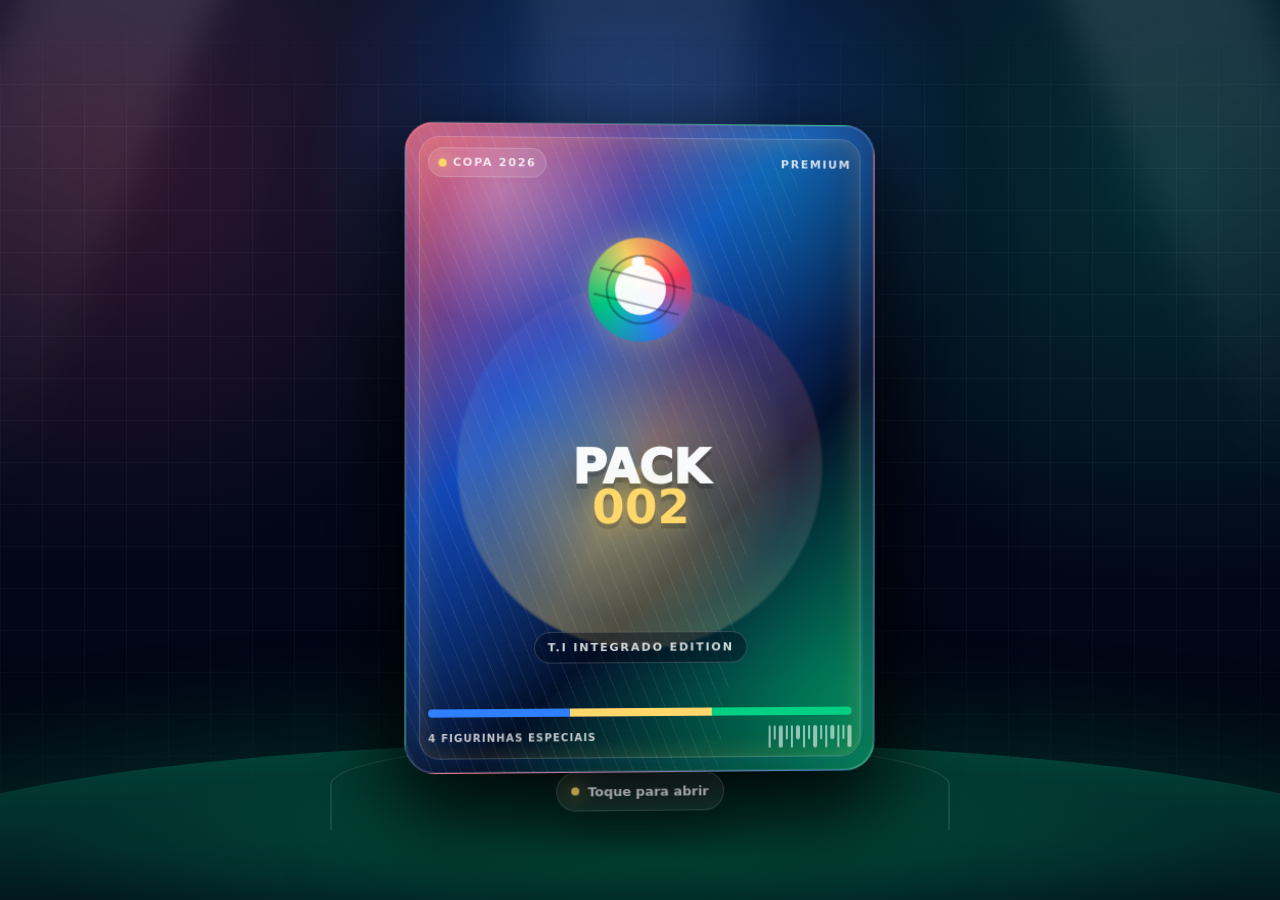
==== commit 5c762d1c: "Restore full Pack 002 assets" ====
--- a/index.html
+++ b/index.html
@@ -569,4 +569,1793 @@
       left: -85%;
       z-index: 5;
       width: 46%;
-      �Nz��$z{-���jםg&��F��V6R���Т���Т���Т66�S�w6�WF��2�&�F�҃�b��B��Т&�FF���w6�WF��2�&�F�҂�#�#��Т�6�G��Т��Т�Т������&�FF���w6�WF��2�&�F�҃#��������6�G����GW&F���Ɩv�DVffV7G2�w6�WF��2�&�F�҃���SR��w6�WF��2�&�F�҃�3R�"�B���V6S�'�vW#2��WB"����6���WFS�gV�7F��������V6R�&V��fR�����Т�Т��Т�ТР�gV�7F���7&VFU7&�2����6��7BƖv�DVffV7G2�6��V�EW6TƖv�DVffV7G2����6��7BF�F��Ɩv�DVffV7G2��3c���f�"��WB�����F�Fò������6��7B7&��F�7V�V�B�7&VFTV�V�V�B�'7�"���7&��6�74��R�'7&�#�Т'W'7B�V�D6���B�7&�����6��7B�v�R��F��&�F�҂���F����#��6��7BF�7F�6R�Ɩv�DVffV7G2�w6�WF��2�&�F�҃C"�3��w6�WF��2�&�F�҃c�#�����w6�g&��F�7&����Т�VgC�#SR"�ТF��#CRR"�Т���Т���Т66�S��Т�6�G��Т��Т�Т���F��6�2��v�R��F�7F�6R�Т���F��6���v�R��F�7F�6R��66�S�w6�WF��2�&�F�҃�r�を���6�G����GW&F���Ɩv�DVffV7G2�w6�WF��2�&�F�҃�CR�㒒�w6�WF��2�&�F�҃�r��3R���V6S�'�vW#"��WB"����6���WFS�gV�7F�������7&��&V��fR�����Т�Т���ТР�gV�7F���7&VFU6�FTf�&Wv�&�2����6��7B6���'2��"6ffcb"�"6ffCsf"�"6fc�c2"�"6fcVb"�"6fc&cb%Ӱ�6��7BƖv�DVffV7G2�6��V�EW6TƖv�DVffV7G2����6��7B�&�v��2�Ɩv�DVffV7G2�����VgC�#�R"�F��#CRR"�����VgC�#�"R"�F��#CRR"Т������VgC�#bR"�F��#3�R"�����VgC�#�BR"�F��#3�R"�����VgC�##"R"�F��#S�R"�����VgC�#s�R"�F��#S�R"�����VgC�#"R"�F��#SR"�����VgC�#��R"�F��#SR"ТӰ���&�v��2�f�$V6��gV�7F�����&�v����&�v���FW����6��7B6�&R�F�7V�V�B�7&VFTV�V�V�B�'7�"���6��7B6�&T6���"�6���'5��&�v���FW�R6���'2��V�wF�Ӱ�6�&R�6�74��R�&f�&Wv�&��6�&R#��6�&R�7G��R��VgB��&�v����VgC��6�&R�7G��R�F���&�v���F���6�&R�7G��R�6���"�6�&T6���#��'W'7B�V�D6���B�6�&R����w6�g&��F�6�&R�����W&6V�C��S���W&6V�C��S��66�S��"���6�G���P������66�S�Ɩv�DVffV7G2��R��cR���6�G����GW&F���Ɩv�DVffV7G2��s"��R��FV����&�v���FW������V6S�'�vW#"��WB"����6���WFS�gV�7F�������6�&R�&V��fR����ТТ����6��7BF�F��Ɩv�DVffV7G2��3C���f�"��WB�����F�Fò������6��7Bf�&Wv�&��F�7V�V�B�7&VFTV�V�V�B�'7�"���6��7B6���"�6���'5�����&�v���FW��R6���'2��V�wF�Ӱ�f�&Wv�&��6�74��R�&f�&Wv�&�#��f�&Wv�&��7G��R��VgB��&�v����VgC��f�&Wv�&��7G��R�F���&�v���F���f�&Wv�&��7G��R�&6�w&�V�B�6���#��f�&Wv�&��7G��R�6���"�6���#��'W'7B�V�D6���B�f�&Wv�&�����6��7B�v�R��F��&�F�҂���F����#��6��7BF�7F�6R�Ɩv�DVffV7G2�w6�WF��2�&�F�҃Sb�3b��w6�WF��2�&�F�҃�"�#CR����w6�g&��F�f�&Wv�&�������������66�S���&�FF�����v�R�����F������6�G�����������F��6�2��v�R��F�7F�6R�����F��6���v�R��F�7F�6R��Ɩv�DVffV7G2�w6�WF��2�&�F�҃B�#"��w6�WF��2�&�F�҃��Cb����66�S�Ɩv�DVffV7G2�w6�WF��2�&�F�҃�Sb�����w6�WF��2�&�F�҃�s"��cR���&�FF�����v�R�����F����w6�WF��2�&�F�҂ӓR��R����6�G����GW&F���Ɩv�DVffV7G2�w6�WF��2�&�F�҃�s"�����w6�WF��2�&�F�҃�R�㒒��FV����&�v���FW������V6S�&W����WB"����6���WFS�gV�7F�������f�&Wv�&��&V��fR����ТТ���Тғ��Р�gV�7F���&W6WD��F����F���7FFR�����V�VB�f�6S��6�'WGF���F�6&�VB�f�6S��'W'7B�6�74Ɨ7B�&V��fR�&7F�fR"���6�&W7V�G2���W$�D���"#��6�&W7V�G2�6�74Ɨ7B�&V��fR�&�2�f�6�&�R"����'V�Ɩ��6�74Ɨ7B�&V��fR�&�2�f�6�&�R"����w6�6WB�6�&W7V�G2���WF��������3��66�S�ダ�ғ���w6�6WB�6�'WGF�����WF�����Т66�S��Т���Т���Т&�FF����Т&�FF��僢�Т&�FF��哢 Тғ�РТw6�6WB�6�6�V����ТWF�����Т66�S��Т���Т���Т&�FF����Т&�FF��僢�Т&�FF��哢�ТG&�6f�&�W'7V7F�fS� Тғ�РТw6�6WB�6�g&��B��ТWF�����Т66�S��Т���Т���Т&�FF����Т&�FF��僢�Т&�FF��哢 Тғ�РТw6�6WB��V6W2��ТWF�����Т���Т���Т&�FF����Т&�FF��僢�Т&�FF��哢�Т66�S�Тғ�РТw6�6WB�FV$Ɩ�R��ТWF�����Т66�U�� Тғ�РТw6�6WB�F���B��ТWF�����Т�� Тғ�РТw6�6WB�7F�6�W$6&B���WF�����������66�S����&�FF����#c��&�FF��僢s���&�FF��哢�C#��f��FW#�&&�W"�g��"��G&�6f�&�W'7V7F�fS�#��G&�6f�&��&�v��#SRSR �ғ��Тw6�6WB�7F�6�W%6���R��Т��"��R"�Т�6�G�� Тғ�РТw6�6WB�"�&�"��Т�6�G���Т66�U��� Тғ�Т�РТgV�7F���7F'D�F�U6���F��ₒ�Тw6�F�6�6�V����Т��ӂ�Т&�FF��哢B�ТGW&F���"�2�Т&WVC���Т����G'VR�ТV6S�'6��R���WB Тғ�РТw6�F�"�v�&�B�&��"��Т&�FF���3c�ТGW&F���"�Т&WVC���ТV6S�&���R Тғ�Т�РТgV�7F�����7F�6�W%6���R����w6涖��GvVV�4�b�7F�6�W%6���R���w6�g&��F�7F�6�W%6���R������"��R"�Т�6�G�� Т��Т�Т��#C#R"�Т�6�G���ТGW&F����R�ТV6S�'�vW#"���WB"�Т&WVC��Т&WVDFV����CR�Т����f�6R�Т��6���WFS�gV�7F������Тw6�6WB�7F�6�W%6���R��Т�6�G���Т��"��R Тғ�Т�Т�Т���Р�gV�7F������7F�6�W%6���R����w6涖��GvVV�4�b�7F�6�W%6���R���w6�g&��F�7F�6�W%6���R������"��R"���6�G�� ��������#C3R"���6�G���"��GW&F����3R��V6S�'�vW#"���WB"��&WVC����&WVDFV����R����&WVC�gV�7F�������w6�6WB�7F�6�W%6���R����6�G������"��R �ғ��ТТ���Р�gV�7F������&W7V�E6���W2����6��7B6���W2�6�&W7V�G2�VW'�6V�V7F�$�"�7F�6�W"�6���R"���6��7BƖv�DVffV7G2�6��V�EW6TƖv�DVffV7G2�����w6涖��GvVV�4�b�6���W2����6���W2�f�$V6��gV�7F����6���R���FW����w6�g&��F�6���R������"��R"���6�G�� ��������#C3R"���6�G���s"��GW&F����R��FV�����FW������V6S�'�vW#"���WB"��&WVC�Ɩv�DVffV7G2�"����&WVDFV���Ɩv�DVffV7G2�"�B������&WVC�gV�7F�������w6�6WB�6���R����6�G������"��R �ғ��ТТ���ғ��Р�gV�7F���&W&U7F�6�W%&WfV��FW����Ǖ7F�6�W"���FW����w6涖��GvVV�4�b�7F�6�W%6���R���w6�6WB�7F�6�W%6���R�����"��R"���6�G�� �ғ��Р�gV�7F���FE7F�6�W%&WfVF����FW��F�F��6��7B�4�7B���FW����F�F�����F��FB�gV�7F�������&W&U7F�6�W%&WfV��FW����ғ���F��6WB�7F�6�W$6&B���WF��������S��66�S��"��&�FF����#c��&�FF��僢s���&�FF��哢�C#��f��FW#�&&�W"�g�� �ғ���F��F�7F�6�W$6&B������b��66�S��#���&�FF���ӓ��&�FF��僢c"��&�FF��哢�3��f��FW#�&&�W"�7��"��GW&F����SR��V6S�'�vW#"��WB �ғ���F��F�7F�6�W$6&B�����3"��66�S��c"��&�FF����CR��&�FF��僢3���&�FF��哢�SR��f��FW#�&&�W"����"��GW&F����s"��V6S�'�vW#"���WB �ғ���F��F�7F�6�W$6&B������"��66�S���&�FF�����&�FF��僢��&�FF��哢��f��FW#�&&�W"���"��GW&F���ヂ��V6S�&&6���WB��CR� �ғ���F��FB�7&VFU7&�2�"���""���F��FB���7F�6�W%6���R�"����"�����b��4�7B����b�6��V�EW6TƖv�DVffV7G2�����F��FB�7&VFU6�FTf�&Wv�&�2�#���""���Т&WGW&㰢Р�F��F�7F�6�W$6&B���WF��������ӓb��66�S��S���&�FF���b��f��FW#�&&�W"�g��"��GW&F����C"��V6S�'�vW#"�� ���"����"���Р�gV�7F�����7F�6�W$�V�VF�����b�7F�6�W$VF����VB�&WGW&㰠�7F�6�W$VF����VB�G'VS��7F�6�W$�V�VF���7W'&V�EF��R���7F�6�W$�V�VF��������6F6��gV�7F������ғ��Р�gV�7F����V�6������b��V�VB�&WGW&㰠�6��7B7F�6�W'2�vWE6�7F�6�W'2������V�VB�G'VS��6�'WGF���F�6&�VB�G'VS����7F�6�W$�V�VF�򂓰��w6涖��GvVV�4�b�6�6�V���w6涖��GvVV�4�b�7F�6�W$6&B���w6涖��GvVV�4�b�7F�6�W%6���R���w6涖��GvVV�4�b�6�&W7V�G2���w6涖��GvVV�4�b�6�&W7V�G2�VW'�6V�V7F�$�"�7F�6�W"�6���R"�����6�&W7V�G2���W$�D���"#��6�&W7V�G2�6�74Ɨ7B�&V��fR�&�2�f�6�&�R"����'V�Ɩ��6�74Ɨ7B�&V��fR�&�2�f�6�&�R"����6��7BF��w6�F��VƖ�R���FVfV�G3���V6S�'�vW#2��WB �Тғ�РТF��F�F���B��ТWF�����Т���ТGW&F����# Тғ�РТF��F�6�6�V����Т��ӂ�Т&�FF���"�ТGW&F����"�Т&WVC�r�Т����G'VR�ТV6S�'�vW#���WB Тғ�РТF��F�6�6�V����Т66�S��R�Т&�FF��僢��ТGW&F����#��ТV6S�&&6���WB�"� Тғ�РТF��F�FV$Ɩ�R���WF������66�U����GW&F����C"��V6S�'�vW#B��WB �ғ���F��F�6�6�V�����&�FF����2�Т���b�ТGW&F������Т&WVC�R�Т����G'VR�ТV6S�'�vW#���WB Тғ�РТF��6WB��V6W2��ТWF����Тғ�РТF��F�6�g&��B��ТWF�����Т66�S�㓂�ТGW&F�����Тғ�РТF��FB�gV�7F������Т'W'7B�6�74Ɨ7B�&V��fR�&7F�fR"��Тf��B'W'7B��fg6WEv�GF��Т'W'7B�6�74Ɨ7B�FB�&7F�fR"��Т7&VFT6��fWGF����Т7&VFU7&�2���Тғ�РТF��F�"�&�"��Т�6�G���cR�Т66�U���ТGW&F����R�Т7FvvW#����ТV6S�'�vW#"��WB Т��#�"��РТF��F�"��V6R�F�"��Т�����Т��"�Т&�FF������Т&�FF��僢�S�Т66�S�㓂�ТGW&F����s"�ТV6S�'�vW#B��WB Т��#�"��РТF��F�"��V6R��VgB"��Т���s�Т��C"�Т&�FF����#B�Т&�FF��哢�c��ТGW&F����"�ТV6S�'�vW#B��WB Т��#��R"��РТF��F�"��V6R�&�v�B"��Т��s�Т��CB�Т&�FF���#B�Т&�FF��哢c��ТGW&F����"�ТV6S�'�vW#B��WB Т��#�"��РТF��F�6�6�V����Т���"�Т66�S��B�Т�6�G���Т&�FF��僢��ТGW&F����"��V6S�'�vW#2��WB ���#��B"����7F�6�W'2�f�$V6��gV�7F��������FW����FE7F�6�W%&WfVF����FW��7F�6�W'2��V�wF����ғ���F��F�7F�6�W$6&B���WF���������s"��66�S��s"��f��FW#�&&�W"�W��"��GW&F����C"��V6S�'�vW#"�� ���"���2"����F��F�"�&�"����6�G����66�U���B��GW&F������7FvvW#����V6S�'�vW#"��WB ���#��R"����F��FB�gV�7F�������w6涖��GvVV�4�b�7F�6�W$6&B���w6涖��GvVV�4�b�7F�6�W%6���R���w6�6WB�7F�6�W%6���R�����"��R"���6�G�� �ғ���&V�FW%6�&W7V�G2����6�&W7V�G2�6�74Ɨ7B�FB�&�2�f�6�&�R"����'V�Ɩ��6�74Ɨ7B�FB�&�2�f�6�&�R"����w6�6WB�6�&W7V�G2���WF��������#b��66�S�ダ�ғ���w6�6WB�6�&W7V�G2�VW'�6V�V7F�$�"�&W7V�B�6&B"����WF��������S��66�S��sB��&�FF���gV�7F������FW����&WGW&���FW�R"�����R�S��Тғ���7&VFT6��fWGF�����7&VFU6�FTf�&Wv�&�2����ғ���F��F�6�&W7V�G2���WF����������66�S���GW&F����sR��V6S�&&6���WB��3R� �ғ���F��FB�gV�7F�������w6�F�6�&W7V�G2�VW'�6V�V7F�$�"�&W7V�B�6&B"����WF����������66�S���&�FF�����GW&F����c���7FvvW#�����V6S�&&6���WB��SR� �ғ�����&W7V�E6���W2����ғ��Р�Ǖ7F�6�W"����&V��E6���vW2����7&VFU&�2����&W6WD��F����F���7FFR����7F'D�F�U6���F��ₓ��Т6�'WGF���FDWfV�DƗ7FV�W"�&6Ɩ6�"��V�6����F���B�FDWfV�DƗ7FV�W"�&6Ɩ6�"�gV�7F����WfV�B���WfV�B�&WfV�DFVfV�B�����V�6�����ғ����67&�C���&�G�����F���+      height: 165%;
+      background: linear-gradient(
+        90deg,
+        transparent,
+        rgba(255, 255, 255, 0.12),
+        rgba(255, 255, 255, 0.72),
+        rgba(255, 255, 255, 0.18),
+        transparent
+      );
+      transform: rotate(18deg);
+      filter: blur(1px);
+      opacity: 0;
+      pointer-events: none;
+      mix-blend-mode: screen;
+    }
+
+    .sticker-graphics {
+      position: absolute;
+      inset: 0;
+      overflow: hidden;
+      pointer-events: none;
+      z-index: 1;
+    }
+
+    .sticker-graphics .shape {
+      position: absolute;
+      border-radius: 999px;
+      filter: saturate(1.05);
+    }
+
+    .shape.red-1 {
+      width: 180px;
+      height: 180px;
+      left: -82px;
+      top: 110px;
+      background: radial-gradient(circle at 35% 35%, rgba(255, 59, 95, 0.92), rgba(255, 59, 95, 0.1) 68%, transparent 72%);
+    }
+
+    .shape.blue-1 {
+      width: 230px;
+      height: 230px;
+      right: -120px;
+      top: 84px;
+      background: radial-gradient(circle at 35% 35%, rgba(47, 128, 255, 0.94), rgba(47, 128, 255, 0.12) 70%, transparent 75%);
+    }
+
+    .shape.green-1 {
+      width: 220px;
+      height: 220px;
+      left: -100px;
+      bottom: -92px;
+      background: radial-gradient(circle at 45% 45%, rgba(0, 208, 132, 0.82), rgba(0, 208, 132, 0.08) 70%, transparent 74%);
+    }
+
+    .shape.gold-1 {
+      width: 200px;
+      height: 200px;
+      right: -90px;
+      bottom: -84px;
+      background: radial-gradient(circle at 40% 40%, rgba(255, 183, 3, 0.88), rgba(255, 183, 3, 0.08) 68%, transparent 73%);
+    }
+
+    .arc {
+      position: absolute;
+      border-radius: 999px;
+      border: 12px solid transparent;
+      opacity: 0.95;
+    }
+
+    .arc.a1 {
+      width: 250px;
+      height: 250px;
+      left: -112px;
+      top: 88px;
+      border-top-color: rgba(255, 59, 95, 0.86);
+      border-right-color: rgba(255, 59, 95, 0.72);
+      transform: rotate(8deg);
+    }
+
+    .arc.a2 {
+      width: 280px;
+      height: 280px;
+      right: -140px;
+      top: 58px;
+      border-left-color: rgba(47, 128, 255, 0.9);
+      border-bottom-color: rgba(47, 128, 255, 0.65);
+      transform: rotate(-20deg);
+    }
+
+    .arc.a3 {
+      width: 280px;
+      height: 280px;
+      left: 20px;
+      bottom: -162px;
+      border-top-color: rgba(0, 208, 132, 0.84);
+      border-right-color: rgba(255, 183, 3, 0.82);
+      transform: rotate(12deg);
+    }
+
+    .sticker-inner {
+      position: relative;
+      z-index: 2;
+      height: 100%;
+      display: grid;
+      grid-template-rows: auto minmax(0, 1fr) auto;
+      gap: 9px;
+      padding: 10px;
+      border-radius: 20px;
+    }
+
+    .sticker-head {
+      display: flex;
+      justify-content: space-between;
+      align-items: center;
+      gap: 10px;
+      min-height: 42px;
+    }
+
+    .album-seal {
+      display: inline-grid;
+      place-items: center;
+      min-width: 102px;
+      padding: 8px 12px;
+      border-radius: 999px;
+      background:
+        linear-gradient(180deg, rgba(255, 255, 255, 0.92), rgba(240, 247, 255, 0.82)),
+        radial-gradient(circle at 20% 20%, rgba(255, 215, 106, 0.6), transparent 50%);
+      border: 1px solid rgba(18, 77, 196, 0.16);
+      box-shadow:
+        0 10px 22px rgba(18, 77, 196, 0.1),
+        inset 0 0 0 1px rgba(255, 255, 255, 0.75);
+      color: #12366e;
+      font-size: 9px;
+      font-weight: 950;
+      letter-spacing: 0.12em;
+      line-height: 1.15;
+      text-align: center;
+      text-transform: uppercase;
+    }
+
+    .album-seal span {
+      color: #d32f55;
+      font-size: 8px;
+      letter-spacing: 0.14em;
+    }
+
+    .sticker-mark {
+      color: rgba(25, 64, 125, 0.75);
+      font-size: 10px;
+      font-weight: 950;
+      letter-spacing: 0.12em;
+      text-transform: uppercase;
+      text-align: right;
+      line-height: 1.15;
+    }
+
+    .photo-frame {
+      position: relative;
+      overflow: hidden;
+      border-radius: 22px;
+      border: 3px solid rgba(255, 255, 255, 0.92);
+      background:
+        radial-gradient(circle at 50% 20%, rgba(47, 128, 255, 0.18), transparent 42%),
+        linear-gradient(180deg, rgba(255, 255, 255, 0.9), rgba(240, 246, 255, 0.95));
+      box-shadow:
+        0 16px 34px rgba(18, 77, 196, 0.12),
+        inset 0 0 0 1px rgba(18, 77, 196, 0.08);
+      min-height: 0;
+    }
+
+    .photo-frame::before {
+      content: "";
+      position: absolute;
+      inset: auto 10% 0;
+      height: 42%;
+      border-radius: 50% 50% 0 0;
+      background: radial-gradient(ellipse at center, rgba(255, 215, 106, 0.22), transparent 64%);
+      z-index: 1;
+    }
+
+    .photo-frame img,
+    .photo-frame video {
+      position: relative;
+      z-index: 2;
+      display: block;
+      width: 100%;
+      height: 100%;
+      object-fit: cover;
+      transform: scale(1.02);
+      filter: contrast(1.04) saturate(1.05);
+      opacity: 0;
+      transition: opacity 0.25s ease;
+    }
+
+    .photo-frame video {
+      display: none;
+    }
+
+    .photo-frame.has-video video {
+      display: block;
+    }
+
+    .photo-frame.has-video img {
+      display: none;
+    }
+
+    .photo-frame.loaded img,
+    .photo-frame.loaded video {
+      opacity: 1;
+    }
+
+    .photo-fallback {
+      position: absolute;
+      inset: 0;
+      z-index: 2;
+      display: grid;
+      place-items: center;
+      gap: 6px;
+      padding: 16px;
+      text-align: center;
+      color: rgba(18, 54, 110, 0.72);
+      background:
+        radial-gradient(circle at 50% 34%, rgba(255, 255, 255, 0.82), transparent 16%),
+        linear-gradient(180deg, rgba(255, 255, 255, 0.2), rgba(47, 128, 255, 0.1));
+    }
+
+    .photo-fallback strong {
+      display: grid;
+      place-items: center;
+      width: 68px;
+      aspect-ratio: 1;
+      border-radius: 999px;
+      background: rgba(255, 255, 255, 0.78);
+      color: #174a9e;
+      font-size: 22px;
+      font-weight: 950;
+      box-shadow: inset 0 -8px 18px rgba(18, 77, 196, 0.1);
+    }
+
+    .photo-fallback span {
+      font-size: 10px;
+      font-weight: 900;
+      letter-spacing: 0.12em;
+      text-transform: uppercase;
+    }
+
+    .photo-frame.loaded .photo-fallback,
+    .photo-frame.error .photo-fallback {
+      display: none;
+    }
+
+    .photo-frame.error img,
+    .photo-frame.error video {
+      display: none;
+    }
+
+    .photo-error {
+      position: absolute;
+      inset: 16px;
+      z-index: 4;
+      display: none;
+      place-items: center;
+      text-align: center;
+      padding: 16px;
+      border-radius: 18px;
+      background: rgba(255, 255, 255, 0.85);
+      border: 1px dashed rgba(18, 77, 196, 0.2);
+      color: #21314d;
+      font-size: 12px;
+      line-height: 1.45;
+    }
+
+    .photo-frame.error .photo-error {
+      display: grid;
+    }
+
+    .photo-error strong {
+      display: block;
+      margin-bottom: 6px;
+      color: #c6284c;
+      font-size: 13px;
+    }
+
+    .player-info {
+      position: relative;
+      display: grid;
+      grid-template-columns: 1fr;
+      gap: 7px;
+      padding: 12px;
+      border-radius: 20px;
+      background:
+        linear-gradient(180deg, rgba(255, 255, 255, 0.9), rgba(241, 247, 255, 0.82)),
+        radial-gradient(circle at 50% 0%, rgba(255, 215, 106, 0.22), transparent 62%);
+      border: 1px solid rgba(18, 77, 196, 0.14);
+      box-shadow:
+        0 12px 26px rgba(18, 77, 196, 0.1),
+        inset 0 0 0 1px rgba(255, 255, 255, 0.72);
+      text-align: center;
+    }
+
+    .player-info::before {
+      content: "";
+      position: absolute;
+      inset: 7px;
+      border-radius: 15px;
+      border: 1px solid rgba(18, 77, 196, 0.08);
+      pointer-events: none;
+    }
+
+    .player-info h2 {
+      color: #0e234a;
+      font-size: clamp(24px, 8vw, 32px);
+      line-height: 0.9;
+      letter-spacing: 0;
+      text-transform: uppercase;
+    }
+
+    .player-info p {
+      margin: 0;
+    }
+
+    .player-team {
+      justify-self: center;
+      min-width: min(100%, 142px);
+      padding: 6px 12px;
+      border-radius: 999px;
+      color: #9d1730;
+      background: rgba(255, 215, 106, 0.3);
+      border: 1px solid rgba(157, 23, 48, 0.12);
+      font-size: 12px;
+      font-weight: 950;
+      letter-spacing: 0.14em;
+      text-transform: uppercase;
+    }
+
+    .pack-results {
+      --result-gap: clamp(8px, 1.6vw, 12px);
+      position: absolute;
+      z-index: 5;
+      width: min(92vw, 520px, calc((100dvh - 120px - var(--result-gap)) * 0.68 + var(--result-gap)));
+      display: grid;
+      grid-template-columns: repeat(2, minmax(0, 1fr));
+      gap: var(--result-gap);
+      opacity: 0;
+      pointer-events: none;
+      transform: translateY(30px) scale(0.88);
+    }
+
+    .pack-results.is-visible {
+      pointer-events: auto;
+    }
+
+    .pack-results .sticker-card {
+      position: relative;
+      width: 100%;
+      opacity: 1;
+      border-radius: 18px;
+      padding: 7px;
+      box-shadow:
+        0 0 0 1px rgba(255, 255, 255, 0.42),
+        0 16px 42px rgba(0, 0, 0, 0.34),
+        0 0 34px rgba(255, 215, 106, 0.14);
+      transform: none;
+      pointer-events: auto;
+    }
+
+    .pack-results .sticker-card::after {
+      inset: 6px;
+      border-radius: 14px;
+    }
+
+    .pack-results .sticker-inner {
+      gap: 5px;
+      padding: 5px;
+      border-radius: 14px;
+    }
+
+    .pack-results .sticker-head {
+      min-height: 24px;
+      gap: 5px;
+    }
+
+    .pack-results .album-seal {
+      min-width: 66px;
+      padding: 5px 7px;
+      font-size: 6px;
+      letter-spacing: 0.1em;
+    }
+
+    .pack-results .album-seal span {
+      font-size: 5px;
+    }
+
+    .pack-results .sticker-mark {
+      font-size: 6px;
+      letter-spacing: 0.1em;
+    }
+
+    .pack-results .photo-frame {
+      border-width: 2px;
+      border-radius: 14px;
+    }
+
+    .pack-results .photo-error {
+      inset: 8px;
+      padding: 8px;
+      border-radius: 12px;
+      font-size: 9px;
+    }
+
+    .pack-results .photo-fallback {
+      padding: 8px;
+    }
+
+    .pack-results .photo-fallback strong {
+      width: 42px;
+      font-size: 15px;
+    }
+
+    .pack-results .photo-fallback span {
+      font-size: 7px;
+    }
+
+    .pack-results .player-info {
+      gap: 3px;
+      padding: 7px;
+      border-radius: 13px;
+    }
+
+    .pack-results .player-info::before {
+      inset: 4px;
+      border-radius: 10px;
+    }
+
+    .pack-results .player-info h2 {
+      font-size: clamp(13px, 2.5vw, 19px);
+      line-height: 0.92;
+    }
+
+    .pack-results .player-team {
+      min-width: 0;
+      padding: 4px 7px;
+      font-size: clamp(7px, 1.3vw, 9px);
+      letter-spacing: 0.1em;
+    }
+
+    .album-link {
+      position: fixed;
+      right: clamp(14px, 4vw, 28px);
+      bottom: clamp(14px, 4vh, 26px);
+      z-index: 12;
+      display: inline-flex;
+      align-items: center;
+      justify-content: center;
+      min-height: 46px;
+      padding: 14px 18px;
+      border-radius: 999px;
+      border: 1px solid rgba(255, 215, 106, 0.46);
+      background:
+        linear-gradient(180deg, rgba(255, 215, 106, 0.98), rgba(255, 183, 3, 0.94));
+      color: #11213f;
+      box-shadow:
+        0 18px 42px rgba(0, 0, 0, 0.34),
+        0 0 34px rgba(255, 215, 106, 0.24);
+      font-size: 12px;
+      font-weight: 950;
+      letter-spacing: 0.08em;
+      text-decoration: none;
+      text-transform: uppercase;
+      opacity: 0;
+      pointer-events: none;
+      transform: translateY(16px) scale(0.94);
+      transition:
+        opacity 240ms ease,
+        transform 240ms ease,
+        box-shadow 240ms ease;
+    }
+
+    .album-link.is-visible {
+      opacity: 1;
+      pointer-events: auto;
+      transform: translateY(0) scale(1);
+    }
+
+    .album-link:hover {
+      box-shadow:
+        0 20px 46px rgba(0, 0, 0, 0.38),
+        0 0 42px rgba(255, 215, 106, 0.34);
+      transform: translateY(-2px) scale(1.02);
+    }
+
+    @media (max-width: 759px) {
+      .album-link {
+        top: auto;
+        right: auto;
+        bottom: calc(env(safe-area-inset-bottom, 0px) + 14px);
+        left: 50%;
+        min-height: 42px;
+        padding: 12px 16px;
+        transform: translate(-50%, -10px) scale(0.94);
+      }
+
+      .album-link.is-visible {
+        transform: translate(-50%, 0) scale(1);
+      }
+
+      .album-link:hover {
+        transform: translate(-50%, -2px) scale(1.02);
+      }
+    }
+
+    .burst {
+      position: absolute;
+      inset: 0;
+      z-index: 6;
+      pointer-events: none;
+      overflow: visible;
+    }
+
+    .burst::before {
+      content: "";
+      position: absolute;
+      left: 50%;
+      top: 45%;
+      width: 30px;
+      aspect-ratio: 1;
+      border-radius: 50%;
+      transform: translate(-50%, -50%) scale(0);
+      background: radial-gradient(circle, rgba(255, 255, 255, 0.95), rgba(255, 215, 106, 0.52), transparent 70%);
+      filter: blur(4px);
+      opacity: 0;
+    }
+
+    .burst.active::before {
+      animation: flash 950ms ease-out both;
+    }
+
+    @keyframes flash {
+      0% {
+        opacity: 0;
+        transform: translate(-50%, -50%) scale(0.2);
+      }
+
+      25% {
+        opacity: 1;
+      }
+
+      100% {
+        opacity: 0;
+        transform: translate(-50%, -50%) scale(18);
+      }
+    }
+
+    .ray {
+      position: absolute;
+      left: 50%;
+      top: 45%;
+      width: 6px;
+      height: 260px;
+      transform-origin: center bottom;
+      border-radius: 999px;
+      background: linear-gradient(to top, rgba(255, 215, 106, 0.7), transparent);
+      opacity: 0;
+      filter: blur(2px);
+      mix-blend-mode: screen;
+    }
+
+    .confetti {
+      position: absolute;
+      left: 50%;
+      top: 48%;
+      width: 8px;
+      height: 14px;
+      border-radius: 3px;
+      opacity: 0;
+      will-change: transform, opacity;
+    }
+
+    .spark {
+      position: absolute;
+      width: 5px;
+      height: 5px;
+      border-radius: 999px;
+      background: white;
+      box-shadow: 0 0 18px white;
+      opacity: 0;
+    }
+
+    .firework {
+      position: absolute;
+      width: 12px;
+      height: 42px;
+      border-radius: 999px 999px 70% 70%;
+      opacity: 0;
+      background:
+        radial-gradient(circle at 50% 18%, #fff7c2 0 16%, currentColor 26%, rgba(255, 89, 0, 0.9) 58%, transparent 78%),
+        linear-gradient(to bottom, rgba(255, 244, 169, 0.95), currentColor 46%, transparent 100%);
+      box-shadow:
+        0 0 24px currentColor,
+        0 0 58px currentColor,
+        0 0 100px rgba(255, 92, 0, 0.85);
+      filter: saturate(1.45) brightness(1.18);
+      mix-blend-mode: screen;
+      transform-origin: center bottom;
+      will-change: transform, opacity;
+    }
+
+    .firework-core {
+      position: absolute;
+      width: 142px;
+      aspect-ratio: 1;
+      border: 2px solid currentColor;
+      border-radius: 999px;
+      opacity: 0;
+      background: radial-gradient(circle, rgba(255, 245, 186, 0.42), rgba(255, 122, 0, 0.16) 38%, transparent 66%);
+      filter:
+        drop-shadow(0 0 24px currentColor)
+        drop-shadow(0 0 62px rgba(255, 95, 0, 0.95));
+      mix-blend-mode: screen;
+      will-change: transform, opacity;
+    }
+
+    @media (max-width: 759px) {
+      .ray,
+      .firework,
+      .firework-core,
+      .light {
+        mix-blend-mode: normal;
+      }
+
+      .ray {
+        filter: blur(1px);
+      }
+
+      .firework {
+        width: 8px;
+        height: 28px;
+        box-shadow:
+          0 0 16px currentColor,
+          0 0 34px rgba(255, 92, 0, 0.62);
+        filter: none;
+      }
+
+      .firework-core {
+        width: 86px;
+        filter: none;
+      }
+
+      .light {
+        opacity: 0.28;
+        filter: blur(10px);
+      }
+    }
+
+    @media (min-width: 760px) {
+      :root {
+        --pack-w: min(36vw, 30rem, calc((100dvh - 100px) / 1.38));
+        --radius: 30px;
+      }
+
+      html,
+      body {
+        height: 100%;
+      }
+
+      .page {
+        height: 100dvh;
+        min-height: 0;
+        padding: 20px 28px 18px;
+        overflow: hidden;
+      }
+
+      .app {
+        width: min(100%, 860px);
+        height: 100%;
+        min-height: 0;
+      }
+
+      .stage {
+        height: 100%;
+        min-height: 0;
+      }
+
+      .pack-title {
+        font-size: 46px;
+      }
+
+      .sticker-card {
+        width: min(76vw, 330px, calc((100dvh - 154px) * 0.68));
+      }
+
+      .player-info h2 {
+        font-size: 30px;
+      }
+
+      .tap-hint {
+        bottom: clamp(-48px, -5vh, -34px);
+      }
+    }
+
+    @media (prefers-reduced-motion: reduce) {
+      *,
+      *::before,
+      *::after {
+        animation-duration: 0.001ms !important;
+        animation-iteration-count: 1 !important;
+        scroll-behavior: auto !important;
+      }
+    }
+  </style>
+</head>
+
+<body>
+  <div class="page">
+    <div class="stadium" aria-hidden="true">
+      <div class="light left"></div>
+      <div class="light center"></div>
+      <div class="light right"></div>
+      <div class="stadium-line"></div>
+    </div>
+
+    <main class="app">
+      <section class="stage" aria-label="Animação de abertura de pacote">
+        <div class="burst" id="burst"></div>
+
+        <article class="sticker-card" id="stickerCard" aria-live="polite">
+          <div class="sticker-shine" id="stickerShine"></div>
+
+          <div class="sticker-graphics" aria-hidden="true">
+            <span class="shape red-1"></span>
+            <span class="shape blue-1"></span>
+            <span class="shape green-1"></span>
+            <span class="shape gold-1"></span>
+
+            <span class="arc a1"></span>
+            <span class="arc a2"></span>
+            <span class="arc a3"></span>
+          </div>
+
+          <div class="sticker-inner">
+            <div class="sticker-head">
+              <div class="album-seal">
+                Copa 2026
+                <span>T.I Integrado</span>
+              </div>
+
+              <div class="sticker-mark">
+                Collector<br />
+                Edition
+              </div>
+            </div>
+
+            <div class="photo-frame" id="photoFrame">
+              <img id="stickerPhoto" src="" alt="Foto da figurinha" />
+              <video id="stickerVideo" muted loop playsinline preload="metadata" aria-label="Video da figurinha"></video>
+              <div class="photo-fallback" id="photoFallback" aria-hidden="true">
+                <strong>TI</strong>
+                <span>Foto em breve</span>
+              </div>
+
+              <div class="photo-error" id="photoError">
+                <div>
+                  <strong>Foto não carregou</strong>
+                  Verifique se o caminho da imagem está correto.
+                </div>
+              </div>
+            </div>
+
+            <div class="player-info">
+              <h2 id="playerName">Figurinha 01</h2>
+              <p class="player-team" id="playerTeam">Novo pack</p>
+            </div>
+          </div>
+        </article>
+
+        <div class="pack-results" id="packResults" aria-live="polite" aria-label="Figurinhas reveladas"></div>
+
+        <button class="pack-button" id="packButton" type="button" aria-label="Abrir Pack 002">
+          <div class="pack-shell" id="packShell">
+            <div class="pack-shadow"></div>
+
+            <div class="pack-base"></div>
+
+            <div class="pack-front" id="packFront">
+              <div class="pack-content">
+                <div class="pack-topline">
+                  <span class="mini-badge"><span></span>Copa 2026</span>
+                  <span>Premium</span>
+                </div>
+
+                <div class="pack-center">
+                  <div class="world-ball" aria-hidden="true"></div>
+
+                  <div class="pack-title">
+                    Pack
+                    <strong>002</strong>
+                  </div>
+
+                  <div class="pack-subtitle">T.I Integrado Edition</div>
+                </div>
+
+                <div class="pack-bottom">
+                  <div class="color-strip">
+                    <span></span>
+                    <span></span>
+                    <span></span>
+                  </div>
+
+                  <div class="pack-small">
+                    <span>4 figurinhas especiais</span>
+
+                    <div class="barcode" aria-hidden="true">
+                      <i></i><i></i><i></i><i></i><i></i><i></i><i></i><i></i>
+                      <i></i><i></i><i></i><i></i><i></i><i></i><i></i>
+                    </div>
+                  </div>
+                </div>
+              </div>
+            </div>
+
+            <div class="pack-piece piece-top"></div>
+            <div class="pack-piece piece-left"></div>
+            <div class="pack-piece piece-right"></div>
+
+            <div class="tear-line" id="tearLine"></div>
+
+            <div class="tap-hint" id="tapHint">
+              <span></span>
+              Toque para abrir
+            </div>
+          </div>
+        </button>
+      </section>
+    </main>
+
+    <a class="album-link" id="albumLink" href="./album.html">Ver &aacute;lbum</a>
+  </div>
+
+  <script>
+    const CONFIG = {
+      audioAbertura: "./assets/WhatsApp%20Video%202026-05-28%20at%2016.10.52.mp4",
+      figurinhas: [
+        {
+          nome: "Adriano",
+          time: "Dados",
+          foto: "./assets/pack002-adriano.jpg"
+        },
+        {
+          nome: "Guglielmo",
+          time: "Opera\u00e7\u00f5es",
+          foto: "./assets/pack002-guglielmo.jpg"
+        },
+        {
+          nome: "Marcus",
+          time: "ERP",
+          foto: "./assets/pack002-marcus.mp4"
+        },
+        {
+          nome: "Noel",
+          time: "Opera\u00e7\u00f5es",
+          foto: "./assets/pack002-noel.jpg?v=20260619-1552"
+        }
+      ]
+    };
+
+    const packButton = document.querySelector("#packButton");
+    const packShell = document.querySelector("#packShell");
+    const packFront = document.querySelector("#packFront");
+    const stickerCard = document.querySelector("#stickerCard");
+    const stickerShine = document.querySelector("#stickerShine");
+    const stickerPhoto = document.querySelector("#stickerPhoto");
+    const stickerVideo = document.querySelector("#stickerVideo");
+    const photoFrame = document.querySelector("#photoFrame");
+    const photoError = document.querySelector("#photoError");
+    const photoFallback = document.querySelector("#photoFallback");
+    const packResults = document.querySelector("#packResults");
+    const albumLink = document.querySelector("#albumLink");
+    const playerName = document.querySelector("#playerName");
+    const playerTeam = document.querySelector("#playerTeam");
+    const tapHint = document.querySelector("#tapHint");
+    const tearLine = document.querySelector("#tearLine");
+    const burst = document.querySelector("#burst");
+    const pieces = gsap.utils.toArray(".pack-piece");
+    const stickerOpenAudio = new Audio(CONFIG.audioAbertura);
+    stickerOpenAudio.preload = "auto";
+    stickerOpenAudio.loop = false;
+    const lightEffectsQuery = window.matchMedia("(max-width: 759px), (pointer: coarse)");
+    const reduceMotionQuery = window.matchMedia("(prefers-reduced-motion: reduce)");
+
+    let opened = false;
+    let stickerAudioPlayed = false;
+
+    function shouldUseLightEffects() {
+      return lightEffectsQuery.matches || reduceMotionQuery.matches;
+    }
+
+    function encodeFilePath(path) {
+      return encodeURI(path).replace(/#/g, "%23");
+    }
+
+    function normalizeImagePath(path) {
+      let imagePath = String(path || "").trim();
+
+      if (!imagePath) return "";
+
+      imagePath = imagePath.replaceAll("\\", "/");
+
+      return encodeFilePath(imagePath);
+    }
+
+    function isVideoPath(path) {
+      return /\.(?:mp4|webm|mov)(?:[?#].*)?$/i.test(String(path || ""));
+    }
+
+    function normalizeSticker(sticker, index) {
+      return {
+        nome: sticker?.nome || `Figurinha ${String(index + 1).padStart(2, "0")}`,
+        time: sticker?.time || "Novo pack",
+        foto: sticker?.foto || ""
+      };
+    }
+
+    function getPackStickers() {
+      return Array.from({ length: 4 }, function (_, index) {
+        return normalizeSticker(CONFIG.figurinhas?.[index], index);
+      });
+    }
+
+    function applyPhoto(frame, image, video, errorBox, sticker) {
+      const imagePath = normalizeImagePath(sticker.foto);
+      const isVideo = isVideoPath(imagePath);
+
+      frame.classList.remove("loaded", "error", "placeholder", "has-video");
+      errorBox.removeAttribute("style");
+      image.onload = null;
+      image.onerror = null;
+      image.removeAttribute("src");
+      image.alt = sticker.nome ? `Foto de ${sticker.nome}` : "Foto da figurinha";
+      video.onloadeddata = null;
+      video.onerror = null;
+      video.pause();
+      video.removeAttribute("src");
+      video.load();
+
+      if (!imagePath) {
+        frame.classList.add("placeholder");
+        return;
+      }
+
+      if (isVideo) {
+        frame.classList.add("has-video");
+        video.onloadeddata = function () {
+          frame.classList.add("loaded");
+          frame.classList.remove("error", "placeholder");
+          video.play().catch(function () {});
+        };
+
+        video.onerror = function () {
+          frame.classList.add("error");
+          frame.classList.remove("loaded", "placeholder");
+
+          errorBox.innerHTML = `
+            <div>
+              <strong>Midia nao carregou</strong>
+              Caminho usado:<br>
+              <span style="word-break: break-word;">${imagePath || "vazio"}</span>
+            </div>
+          `;
+
+          console.error("A midia da figurinha nao carregou. Caminho usado:", imagePath);
+        };
+
+        video.src = imagePath;
+        video.load();
+        return;
+      }
+
+      image.onload = function () {
+        frame.classList.add("loaded");
+        frame.classList.remove("error", "placeholder");
+      };
+
+      image.onerror = function () {
+        frame.classList.add("error");
+        frame.classList.remove("loaded", "placeholder");
+
+        errorBox.innerHTML = `
+          <div>
+            <strong>Foto nÃ£o carregou</strong>
+            Caminho usado:<br>
+            <span style="word-break: break-word;">${imagePath || "vazio"}</span>
+          </div>
+        `;
+
+        console.error("A imagem da figurinha nÃ£o carregou. Caminho usado:", imagePath);
+      };
+
+      image.src = imagePath;
+    }
+
+    function applySticker(index) {
+      const sticker = getPackStickers()[index];
+
+      playerName.textContent = sticker.nome;
+      playerTeam.textContent = sticker.time;
+      applyPhoto(photoFrame, stickerPhoto, stickerVideo, photoError, sticker);
+    }
+
+    function renderStickerCard(sticker, index) {
+      const imagePath = normalizeImagePath(sticker.foto);
+      const isVideo = isVideoPath(imagePath);
+      const imageMarkup = imagePath
+        ? isVideo
+          ? `<video class="result-photo result-video" src="${imagePath}" muted loop autoplay playsinline preload="metadata" aria-label="Video de ${sticker.nome}"></video>`
+          : `<img class="result-photo" src="${imagePath}" alt="Foto de ${sticker.nome}" />`
+        : "";
+      const frameClass = imagePath
+        ? `photo-frame${isVideo ? " has-video" : ""}`
+        : "photo-frame placeholder";
+
+      return `
+        <article class="sticker-card result-card" aria-label="${sticker.nome}">
+          <div class="sticker-shine"></div>
+          <div class="sticker-graphics" aria-hidden="true">
+            <span class="shape red-1"></span>
+            <span class="shape blue-1"></span>
+            <span class="shape green-1"></span>
+            <span class="shape gold-1"></span>
+            <span class="arc a1"></span>
+            <span class="arc a2"></span>
+            <span class="arc a3"></span>
+          </div>
+          <div class="sticker-inner">
+            <div class="sticker-head">
+              <div class="album-seal">
+                Copa 2026
+                <span>${String(index + 1).padStart(2, "0")} / 04</span>
+              </div>
+              <div class="sticker-mark">
+                Pack<br />
+                Reveal
+              </div>
+            </div>
+            <div class="${frameClass}">
+              ${imageMarkup}
+              <div class="photo-fallback" aria-hidden="true">
+                <strong>TI</strong>
+                <span>Foto em breve</span>
+              </div>
+              <div class="photo-error">
+                <div>
+                  <strong>Foto nÃ£o carregou</strong>
+                  Verifique o arquivo.
+                </div>
+              </div>
+            </div>
+            <div class="player-info">
+              <h2>${sticker.nome}</h2>
+              <p class="player-team">${sticker.time}</p>
+            </div>
+          </div>
+        </article>
+      `;
+    }
+
+    function renderPackResults() {
+      const stickers = getPackStickers();
+      packResults.innerHTML = stickers.map(renderStickerCard).join("");
+
+      packResults.querySelectorAll(".result-photo").forEach(function (media) {
+        const frame = media.closest(".photo-frame");
+        const errorBox = frame.querySelector(".photo-error");
+        const isVideo = media instanceof HTMLVideoElement;
+
+        function markLoaded() {
+          frame.classList.add("loaded");
+          frame.classList.remove("error", "placeholder");
+        }
+
+        if (isVideo) {
+          media.addEventListener("loadeddata", function () {
+            markLoaded();
+            media.play().catch(function () {});
+          });
+        } else {
+          media.addEventListener("load", markLoaded);
+        }
+
+        media.addEventListener("error", function () {
+          frame.classList.add("error");
+          frame.classList.remove("loaded", "placeholder");
+          errorBox.style.display = "grid";
+        });
+
+        if (isVideo && media.readyState >= HTMLMediaElement.HAVE_CURRENT_DATA) {
+          markLoaded();
+          media.play().catch(function () {});
+        }
+
+        if (!isVideo && media.complete && media.naturalWidth > 0) {
+          markLoaded();
+        }
+      });
+    }
+
+    function preloadPackImages() {
+      getPackStickers().forEach(function (sticker) {
+        const imagePath = normalizeImagePath(sticker.foto);
+
+        if (!imagePath) return;
+
+        if (isVideoPath(imagePath)) {
+          const video = document.createElement("video");
+          video.preload = "metadata";
+          video.muted = true;
+          video.src = imagePath;
+          video.load();
+          return;
+        }
+
+        const image = new Image();
+        image.src = imagePath;
+      });
+    }
+
+    function createRays() {
+      const total = 18;
+
+      for (let i = 0; i < total; i++) {
+        const ray = document.createElement("span");
+        ray.className = "ray";
+        ray.style.transform = `translate(-50%, -100%) rotate(${(360 / total) * i}deg)`;
+        burst.appendChild(ray);
+      }
+    }
+
+    function createConfetti() {
+      const colors = ["#ffd76a", "#ff3b5f", "#2f80ff", "#00d084", "#ffffff"];
+      const lightEffects = shouldUseLightEffects();
+      const total = lightEffects ? 22 : 90;
+
+      for (let i = 0; i < total; i++) {
+        const piece = document.createElement("span");
+        piece.className = "confetti";
+        piece.style.background = colors[Math.floor(Math.random() * colors.length)];
+        burst.appendChild(piece);
+
+        const angle = Math.random() * Math.PI * 2;
+        const distance = lightEffects ? gsap.utils.random(70, 190) : gsap.utils.random(100, 360);
+        const x = Math.cos(angle) * distance;
+        const y = Math.sin(angle) * distance - (lightEffects ? gsap.utils.random(24, 92) : gsap.utils.random(40, 180));
+
+        gsap.fromTo(
+          piece,
+          {
+            x: 0,
+            y: 0,
+            scale: gsap.utils.random(0.6, 1.4),
+            rotation: gsap.utils.random(-120, 120),
+            opacity: 1
+          },
+          {
+            x,
+            y,
+            rotation: gsap.utils.random(280, 980),
+            opacity: 0,
+            duration: lightEffects ? gsap.utils.random(0.9, 1.55) : gsap.utils.random(1.35, 2.4),
+            ease: "power3.out",
+            onComplete: function () {
+              piece.remove();
+            }
+          }
+        );
+      }
+    }
+
+    function createSparks() {
+      const lightEffects = shouldUseLightEffects();
+      const total = lightEffects ? 10 : 36;
+
+      for (let i = 0; i < total; i++) {
+        const spark = document.createElement("span");
+        spark.className = "spark";
+        burst.appendChild(spark);
+
+        const angle = Math.random() * Math.PI * 2;
+        const distance = lightEffects ? gsap.utils.random(42, 130) : gsap.utils.random(60, 280);
+
+        gsap.fromTo(
+          spark,
+          {
+            left: "50%",
+            top: "45%",
+            x: 0,
+            y: 0,
+            scale: 0,
+            opacity: 1
+          },
+          {
+            x: Math.cos(angle) * distance,
+            y: Math.sin(angle) * distance,
+            scale: gsap.utils.random(0.7, 1.8),
+            opacity: 0,
+            duration: lightEffects ? gsap.utils.random(0.45, 0.9) : gsap.utils.random(0.7, 1.35),
+            ease: "power2.out",
+            onComplete: function () {
+              spark.remove();
+            }
+          }
+        );
+      }
+    }
+
+    function createSideFireworks() {
+      const colors = ["#fff0a6", "#ffd76a", "#ff9f1c", "#ff5a1f", "#ff2f1f"];
+      const lightEffects = shouldUseLightEffects();
+      const origins = lightEffects ? [
+        { left: "18%", top: "45%" },
+        { left: "82%", top: "45%" }
+      ] : [
+        { left: "16%", top: "38%" },
+        { left: "84%", top: "38%" },
+        { left: "22%", top: "58%" },
+        { left: "78%", top: "58%" },
+        { left: "12%", top: "50%" },
+        { left: "88%", top: "50%" }
+      ];
+
+      origins.forEach(function (origin, originIndex) {
+        const core = document.createElement("span");
+        const coreColor = colors[originIndex % colors.length];
+        core.className = "firework-core";
+        core.style.left = origin.left;
+        core.style.top = origin.top;
+        core.style.color = coreColor;
+        burst.appendChild(core);
+
+        gsap.fromTo(
+          core,
+          {
+            xPercent: -50,
+            yPercent: -50,
+            scale: 0.12,
+            opacity: 0.95
+          },
+          {
+            scale: lightEffects ? 1.05 : 1.65,
+            opacity: 0,
+            duration: lightEffects ? 0.72 : 1.05,
+            delay: originIndex * 0.08,
+            ease: "power2.out",
+            onComplete: function () {
+              core.remove();
+            }
+          }
+        );
+
+        const total = lightEffects ? 10 : 34;
+
+        for (let i = 0; i < total; i++) {
+          const firework = document.createElement("span");
+          const color = colors[(i + originIndex) % colors.length];
+          firework.className = "firework";
+          firework.style.left = origin.left;
+          firework.style.top = origin.top;
+          firework.style.background = color;
+          firework.style.color = color;
+          burst.appendChild(firework);
+
+          const angle = Math.random() * Math.PI * 2;
+          const distance = lightEffects ? gsap.utils.random(56, 136) : gsap.utils.random(92, 245);
+
+          gsap.fromTo(
+            firework,
+            {
+              x: 0,
+              y: 0,
+              scale: 0,
+              rotation: (angle * 180) / Math.PI,
+              opacity: 1
+            },
+          {
+            x: Math.cos(angle) * distance,
+            y: Math.sin(angle) * distance - (lightEffects ? gsap.utils.random(4, 22) : gsap.utils.random(8, 46)),
+            scale: lightEffects ? gsap.utils.random(0.56, 1.08) : gsap.utils.random(0.72, 1.65),
+            rotation: (angle * 180) / Math.PI + gsap.utils.random(-95, 95),
+            opacity: 0,
+            duration: lightEffects ? gsap.utils.random(0.72, 1.18) : gsap.utils.random(1.15, 1.9),
+            delay: originIndex * 0.08,
+            ease: "expo.out",
+            onComplete: function () {
+              firework.remove();
+            }
+            }
+          );
+        }
+      });
+    }
+
+    function resetInitialAnimationState() {
+      opened = false;
+      packButton.disabled = false;
+      burst.classList.remove("active");
+      packResults.innerHTML = "";
+      packResults.classList.remove("is-visible");
+      albumLink.classList.remove("is-visible");
+
+      gsap.set(packResults, {
+        autoAlpha: 0,
+        y: 30,
+        scale: 0.88
+      });
+
+      gsap.set(packButton, {
+        autoAlpha: 1,
+        scale: 1,
+        x: 0,
+        y: 0,
+        rotation: 0,
+        rotationX: 0,
+        rotationY: 0
+      });
+
+      gsap.set(packShell, {
+        autoAlpha: 1,
+        scale: 1,
+        x: 0,
+        y: 0,
+        rotation: 0,
+        rotationX: 0,
+        rotationY: 0,
+        transformPerspective: 1000
+      });
+
+      gsap.set(packFront, {
+        autoAlpha: 1,
+        scale: 1,
+        x: 0,
+        y: 0,
+        rotation: 0,
+        rotationX: 0,
+        rotationY: 0
+      });
+
+      gsap.set(pieces, {
+        autoAlpha: 0,
+        x: 0,
+        y: 0,
+        rotation: 0,
+        rotationX: 0,
+        rotationY: 0,
+        scale: 1
+      });
+
+      gsap.set(tearLine, {
+        autoAlpha: 0,
+        scaleX: 0
+      });
+
+      gsap.set(tapHint, {
+        autoAlpha: 1,
+        y: 0
+      });
+
+      gsap.set(stickerCard, {
+        autoAlpha: 0,
+        y: 190,
+        scale: 0.1,
+        rotation: -1260,
+        rotationX: 78,
+        rotationY: -420,
+        filter: "blur(16px)",
+        transformPerspective: 1200,
+        transformOrigin: "50% 50%"
+      });
+
+      gsap.set(stickerShine, {
+        x: "-180%",
+        opacity: 0
+      });
+
+      gsap.set(".ray", {
+        opacity: 0,
+        scaleY: 0.2
+      });
+    }
+
+    function startIdlePackAnimation() {
+      gsap.to(packShell, {
+        y: -8,
+        rotationY: 4,
+        duration: 2.3,
+        repeat: -1,
+        yoyo: true,
+        ease: "sine.inOut"
+      });
+
+      gsap.to(".world-ball", {
+        rotation: 360,
+        duration: 12,
+        repeat: -1,
+        ease: "none"
+      });
+    }
+
+    function playStickerShine() {
+      gsap.killTweensOf(stickerShine);
+      gsap.fromTo(
+        stickerShine,
+        {
+          x: "-180%",
+          opacity: 0
+        },
+        {
+          x: "420%",
+          opacity: 1,
+          duration: 1.05,
+          ease: "power2.inOut",
+          repeat: 1,
+          repeatDelay: 0.45,
+          yoyo: false,
+          onComplete: function () {
+            gsap.set(stickerShine, {
+              opacity: 0,
+              x: "-180%"
+            });
+          }
+        }
+      );
+    }
+
+    function loopStickerShine() {
+      gsap.killTweensOf(stickerShine);
+      gsap.fromTo(
+        stickerShine,
+        {
+          x: "-190%",
+          opacity: 0
+        },
+        {
+          x: "430%",
+          opacity: 0.92,
+          duration: 1.35,
+          ease: "power2.inOut",
+          repeat: -1,
+          repeatDelay: 1.15,
+          onRepeat: function () {
+            gsap.set(stickerShine, {
+              opacity: 0,
+              x: "-190%"
+            });
+          }
+        }
+      );
+    }
+
+    function loopResultShines() {
+      const shines = packResults.querySelectorAll(".sticker-shine");
+      const lightEffects = shouldUseLightEffects();
+
+      gsap.killTweensOf(shines);
+
+      shines.forEach(function (shine, index) {
+        gsap.fromTo(
+          shine,
+          {
+            x: "-190%",
+            opacity: 0
+          },
+          {
+            x: "430%",
+            opacity: 0.72,
+            duration: 1.15,
+            delay: index * 0.18,
+            ease: "power2.inOut",
+            repeat: lightEffects ? 2 : -1,
+            repeatDelay: lightEffects ? 2.4 : 1.8,
+            onRepeat: function () {
+              gsap.set(shine, {
+                opacity: 0,
+                x: "-190%"
+              });
+            }
+          }
+        );
+      });
+    }
+
+    function prepareStickerReveal(index) {
+      applySticker(index);
+      gsap.killTweensOf(stickerShine);
+      gsap.set(stickerShine, {
+        x: "-180%",
+        opacity: 0
+      });
+    }
+
+    function addStickerReveal(tl, index, total) {
+      const isLast = index === total - 1;
+
+      tl.add(function () {
+        prepareStickerReveal(index);
+      });
+
+      tl.set(stickerCard, {
+        autoAlpha: 1,
+        y: 150,
+        scale: 0.12,
+        rotation: -1260,
+        rotationX: 78,
+        rotationY: -420,
+        filter: "blur(16px)"
+      });
+
+      tl.to(stickerCard, {
+        y: 96,
+        scale: 0.28,
+        rotation: -900,
+        rotationX: 62,
+        rotationY: -300,
+        filter: "blur(13px)",
+        duration: 0.55,
+        ease: "power2.out"
+      });
+
+      tl.to(stickerCard, {
+        y: 32,
+        scale: 0.62,
+        rotation: -405,
+        rotationX: 38,
+        rotationY: -155,
+        filter: "blur(8px)",
+        duration: 0.72,
+        ease: "power2.inOut"
+      });
+
+      tl.to(stickerCard, {
+        y: -12,
+        scale: 1,
+        rotation: 0,
+        rotationX: 0,
+        rotationY: 0,
+        filter: "blur(0px)",
+        duration: 0.88,
+        ease: "back.out(1.45)"
+      });
+
+      tl.add(createSparks, "-=0.2");
+      tl.add(playStickerShine, "-=0.18");
+
+      if (isLast) {
+        if (!shouldUseLightEffects()) {
+          tl.add(createSideFireworks, ">-0.02");
+        }
+        return;
+      }
+
+      tl.to(stickerCard, {
+        autoAlpha: 0,
+        y: -96,
+        scale: 0.58,
+        rotation: 16,
+        filter: "blur(6px)",
+        duration: 0.42,
+        ease: "power2.in"
+      }, "+=0.18");
+    }
+
+    function playStickerOpenAudio() {
+      if (stickerAudioPlayed) return;
+
+      stickerAudioPlayed = true;
+      stickerOpenAudio.currentTime = 0;
+      stickerOpenAudio.play().catch(function () {});
+    }
+
+    function openPack() {
+      if (opened) return;
+
+      const stickers = getPackStickers();
+
+      opened = true;
+      packButton.disabled = true;
+      playStickerOpenAudio();
+
+      gsap.killTweensOf(packShell);
+      gsap.killTweensOf(stickerCard);
+      gsap.killTweensOf(stickerShine);
+      gsap.killTweensOf(packResults);
+      gsap.killTweensOf(packResults.querySelectorAll(".sticker-shine"));
+
+      packResults.innerHTML = "";
+      packResults.classList.remove("is-visible");
+      albumLink.classList.remove("is-visible");
+
+      const tl = gsap.timeline({
+        defaults: {
+          ease: "power3.out"
+        }
+      });
+
+      tl.to(tapHint, {
+        autoAlpha: 0,
+        y: 10,
+        duration: 0.22
+      });
+
+      tl.to(packShell, {
+        y: -8,
+        rotation: 2,
+        duration: 0.12,
+        repeat: 7,
+        yoyo: true,
+        ease: "power1.inOut"
+      });
+
+      tl.to(packShell, {
+        scale: 1.05,
+        rotationX: 8,
+        duration: 0.28,
+        ease: "back.out(2)"
+      });
+
+      tl.to(tearLine, {
+        autoAlpha: 1,
+        scaleX: 1,
+        duration: 0.42,
+        ease: "power4.out"
+      });
+
+      tl.to(packShell, {
+        rotation: -3,
+        x: -6,
+        duration: 0.08,
+        repeat: 5,
+        yoyo: true,
+        ease: "power1.inOut"
+      });
+
+      tl.set(pieces, {
+        autoAlpha: 1
+      });
+
+      tl.to(packFront, {
+        autoAlpha: 0,
+        scale: 0.98,
+        duration: 0.08
+      });
+
+      tl.add(function () {
+        burst.classList.remove("active");
+        void burst.offsetWidth;
+        burst.classList.add("active");
+        createConfetti();
+        createSparks();
+      });
+
+      tl.to(".ray", {
+        opacity: 0.65,
+        scaleY: 1,
+        duration: 0.5,
+        stagger: 0.018,
+        ease: "power2.out"
+      }, "<");
+
+      tl.to(".piece-top", {
+        y: -180,
+        x: 12,
+        rotation: -18,
+        rotationX: -50,
+        scale: 0.98,
+        duration: 0.72,
+        ease: "power4.out"
+      }, "<");
+
+      tl.to(".piece-left", {
+        x: -170,
+        y: 42,
+        rotation: -24,
+        rotationY: -68,
+        duration: 0.82,
+        ease: "power4.out"
+      }, "<0.05");
+
+      tl.to(".piece-right", {
+        x: 170,
+        y: 44,
+        rotation: 24,
+        rotationY: 68,
+        duration: 0.82,
+        ease: "power4.out"
+      }, "<");
+
+      tl.to(packShell, {
+        y: 82,
+        scale: 0.84,
+        opacity: 0,
+        rotationX: -10,
+        duration: 0.82,
+        ease: "power3.out"
+      }, "<0.04");
+
+      stickers.forEach(function (_, index) {
+        addStickerReveal(tl, index, stickers.length);
+      });
+
+      tl.to(stickerCard, {
+        autoAlpha: 0,
+        y: -72,
+        scale: 0.72,
+        filter: "blur(5px)",
+        duration: 0.42,
+        ease: "power2.in"
+      }, "+=0.3");
+
+      tl.to(".ray", {
+        opacity: 0,
+        scaleY: 0.4,
+        duration: 0.8,
+        stagger: 0.01,
+        ease: "power2.out"
+      }, "<0.05");
+
+      tl.add(function () {
+        gsap.killTweensOf(stickerCard);
+        gsap.killTweensOf(stickerShine);
+        gsap.set(stickerShine, {
+          x: "-180%",
+          opacity: 0
+        });
+
+        renderPackResults();
+        packResults.classList.add("is-visible");
+        albumLink.classList.add("is-visible");
+
+        gsap.set(packResults, {
+          autoAlpha: 0,
+          y: 26,
+          scale: 0.88
+        });
+
+        gsap.set(packResults.querySelectorAll(".result-card"), {
+          autoAlpha: 0,
+          y: 50,
+          scale: 0.74,
+          rotation: function (index) {
+            return index % 2 === 0 ? -5 : 5;
+          }
+        });
+
+        createConfetti();
+        createSideFireworks();
+      });
+
+      tl.to(packResults, {
+        autoAlpha: 1,
+        y: 0,
+        scale: 1,
+        duration: 0.75,
+        ease: "back.out(1.35)"
+      });
+
+      tl.add(function () {
+        gsap.to(packResults.querySelectorAll(".result-card"), {
+          autoAlpha: 1,
+          y: 0,
+          scale: 1,
+          rotation: 0,
+          duration: 0.68,
+          stagger: 0.08,
+          ease: "back.out(1.55)"
+        });
+        loopResultShines();
+      });
+    }
+
+    applySticker(0);
+    preloadPackImages();
+    createRays();
+    resetInitialAnimationState();
+    startIdlePackAnimation();
+
+    packButton.addEventListener("click", openPack);
+    tapHint.addEventListener("click", function (event) {
+      event.preventDefault();
+      openPack();
+    });
+  </script>
+</body>
+</html>
